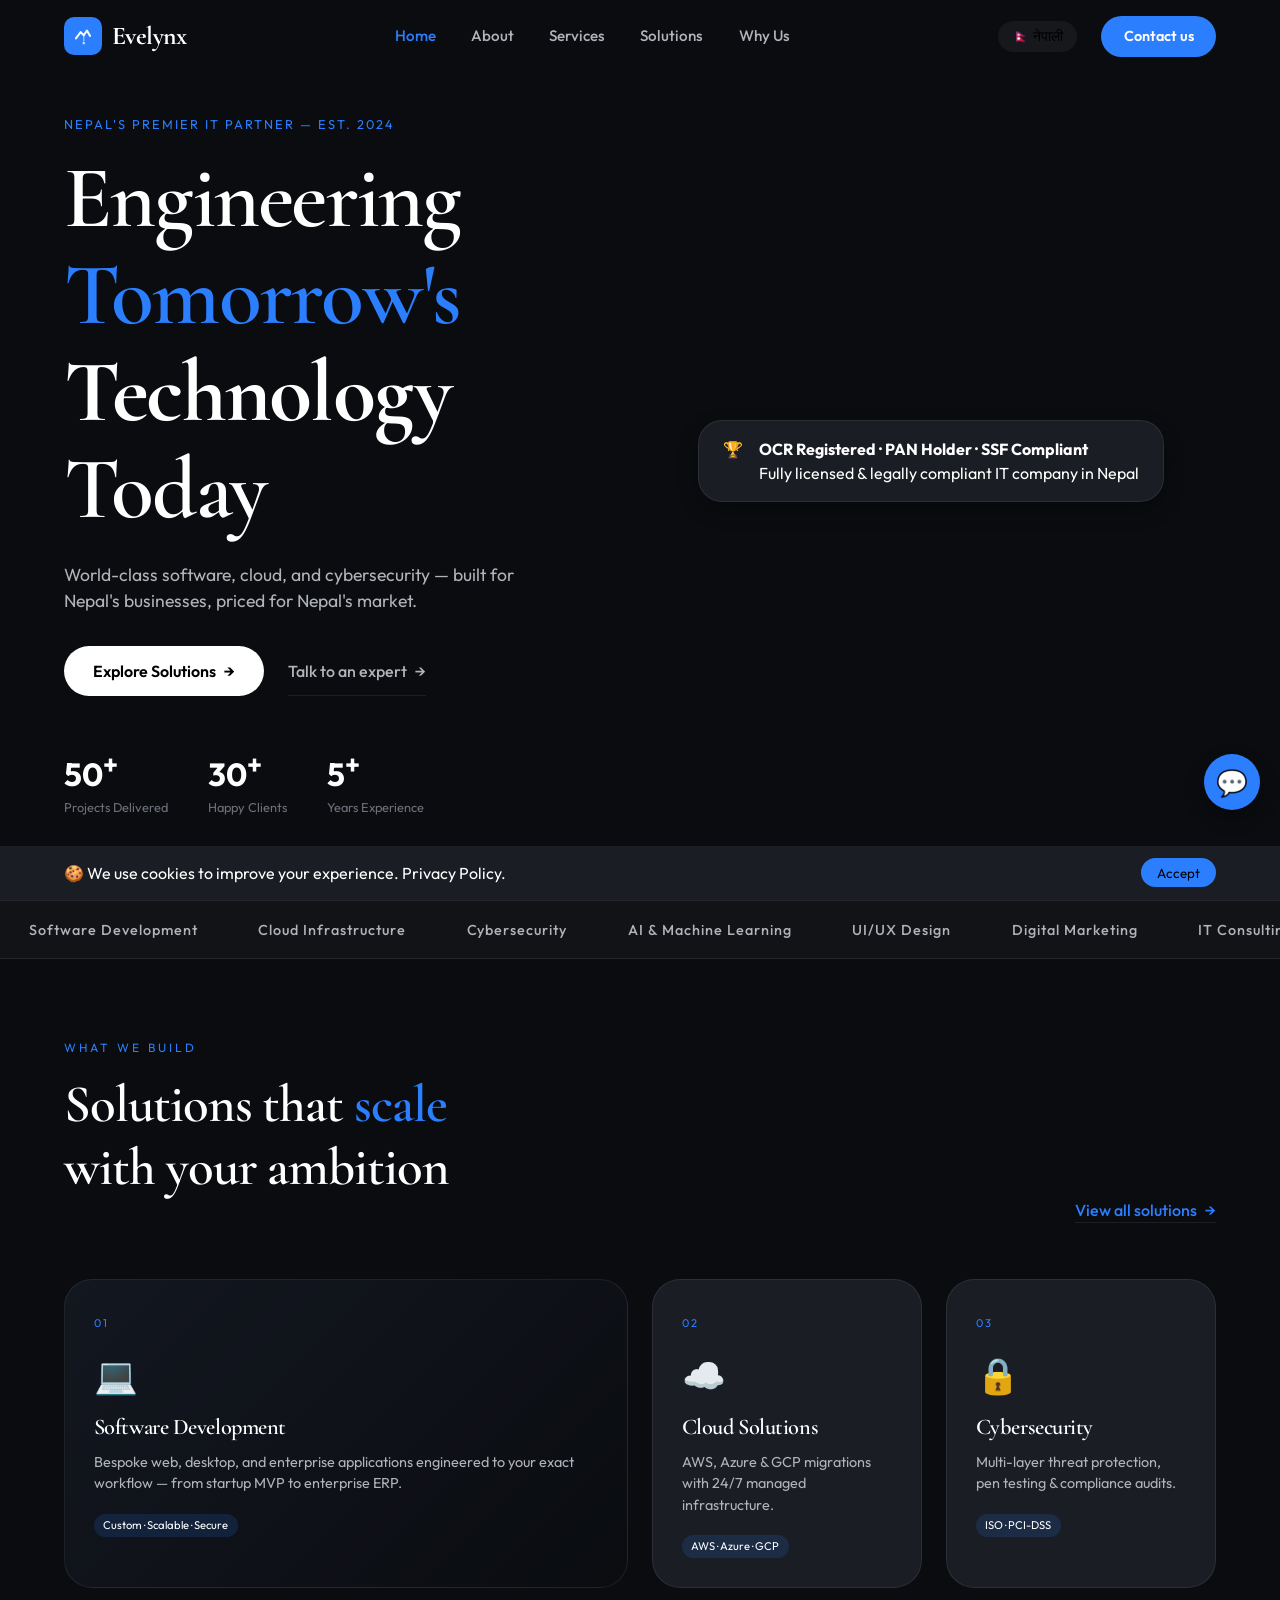
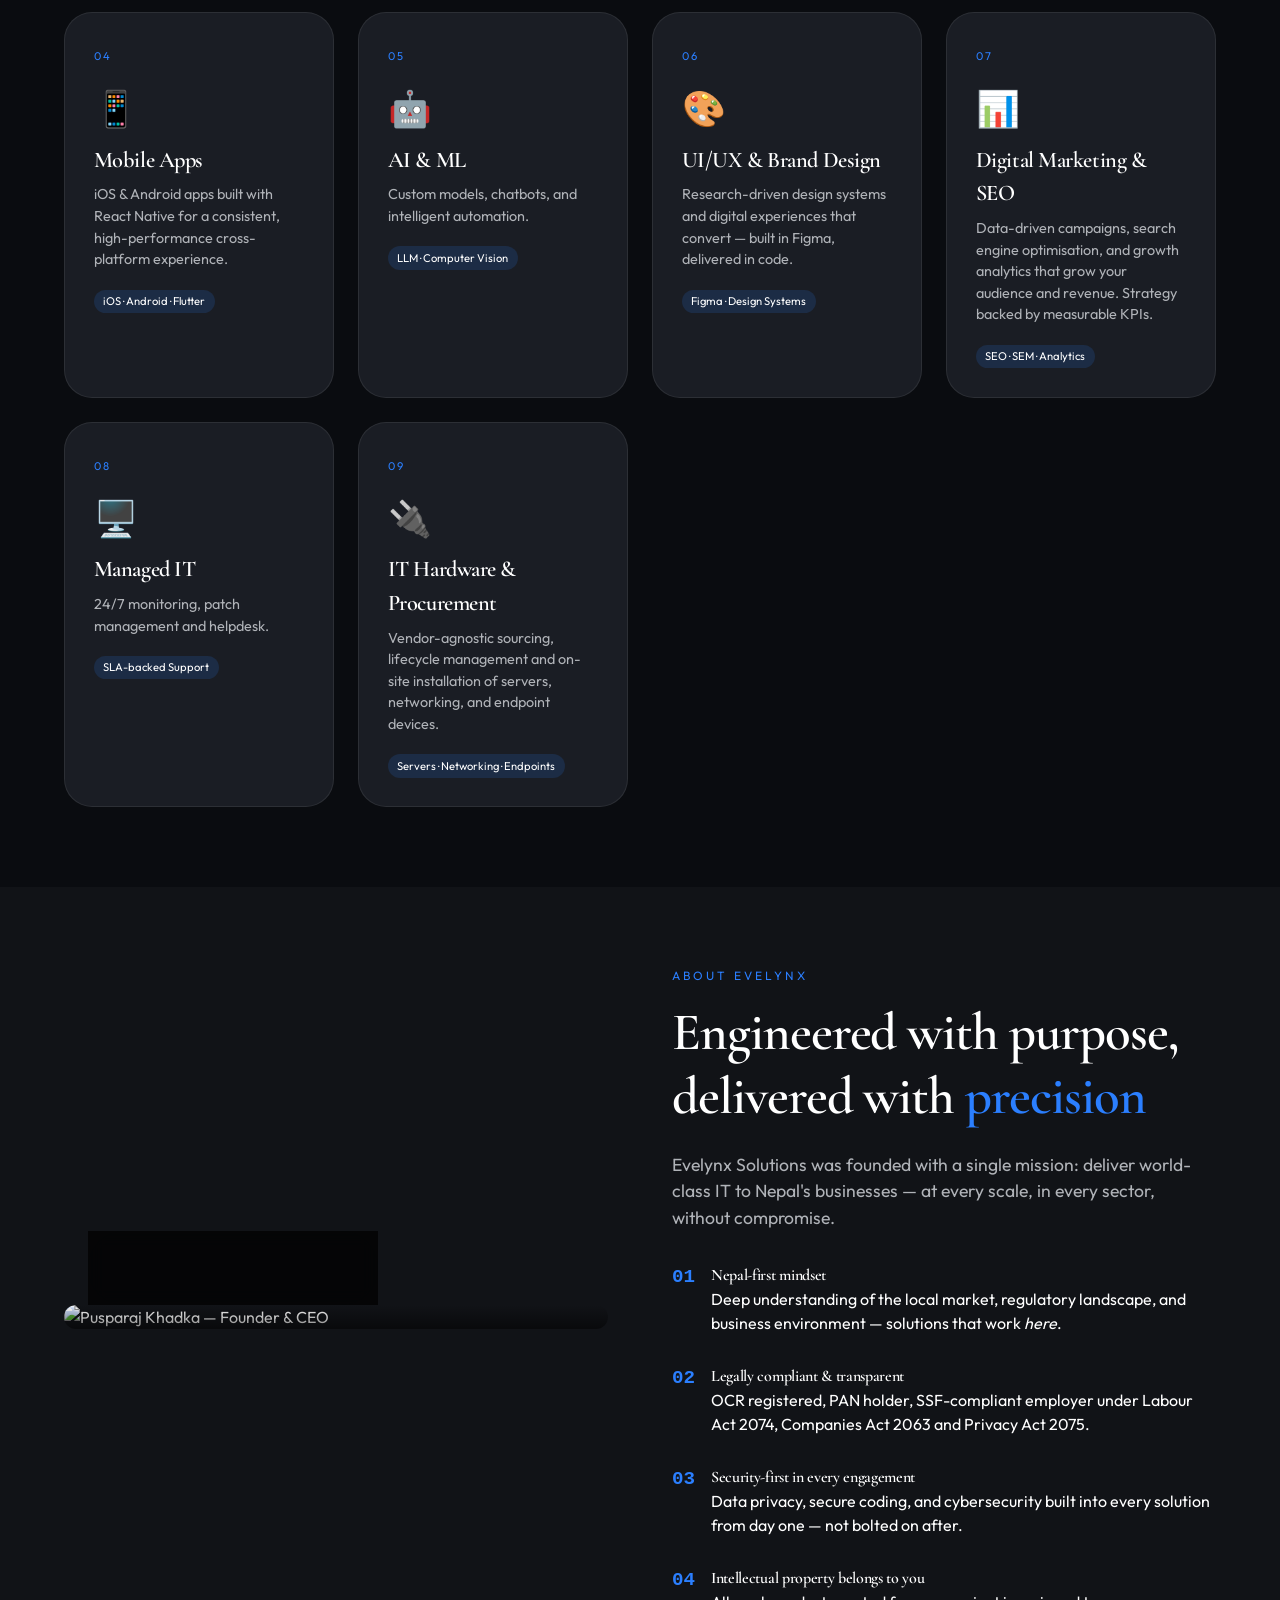
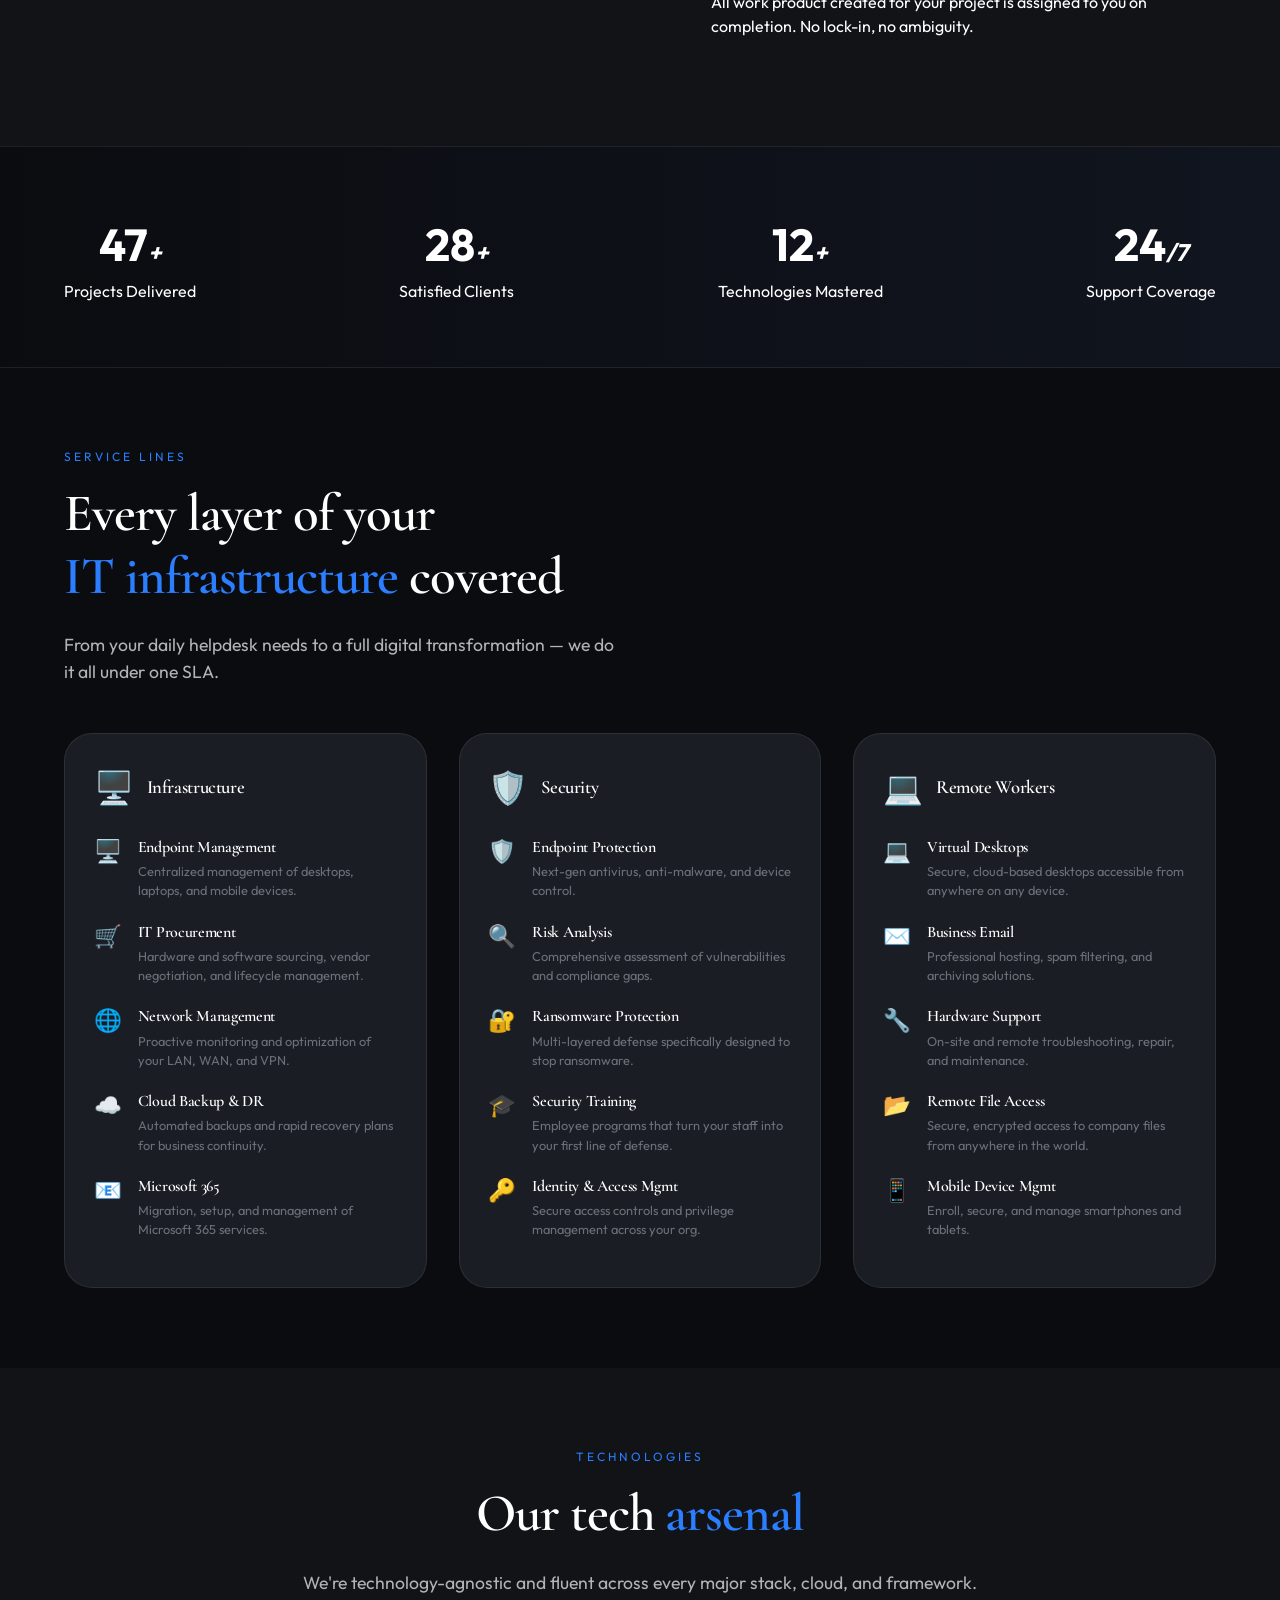
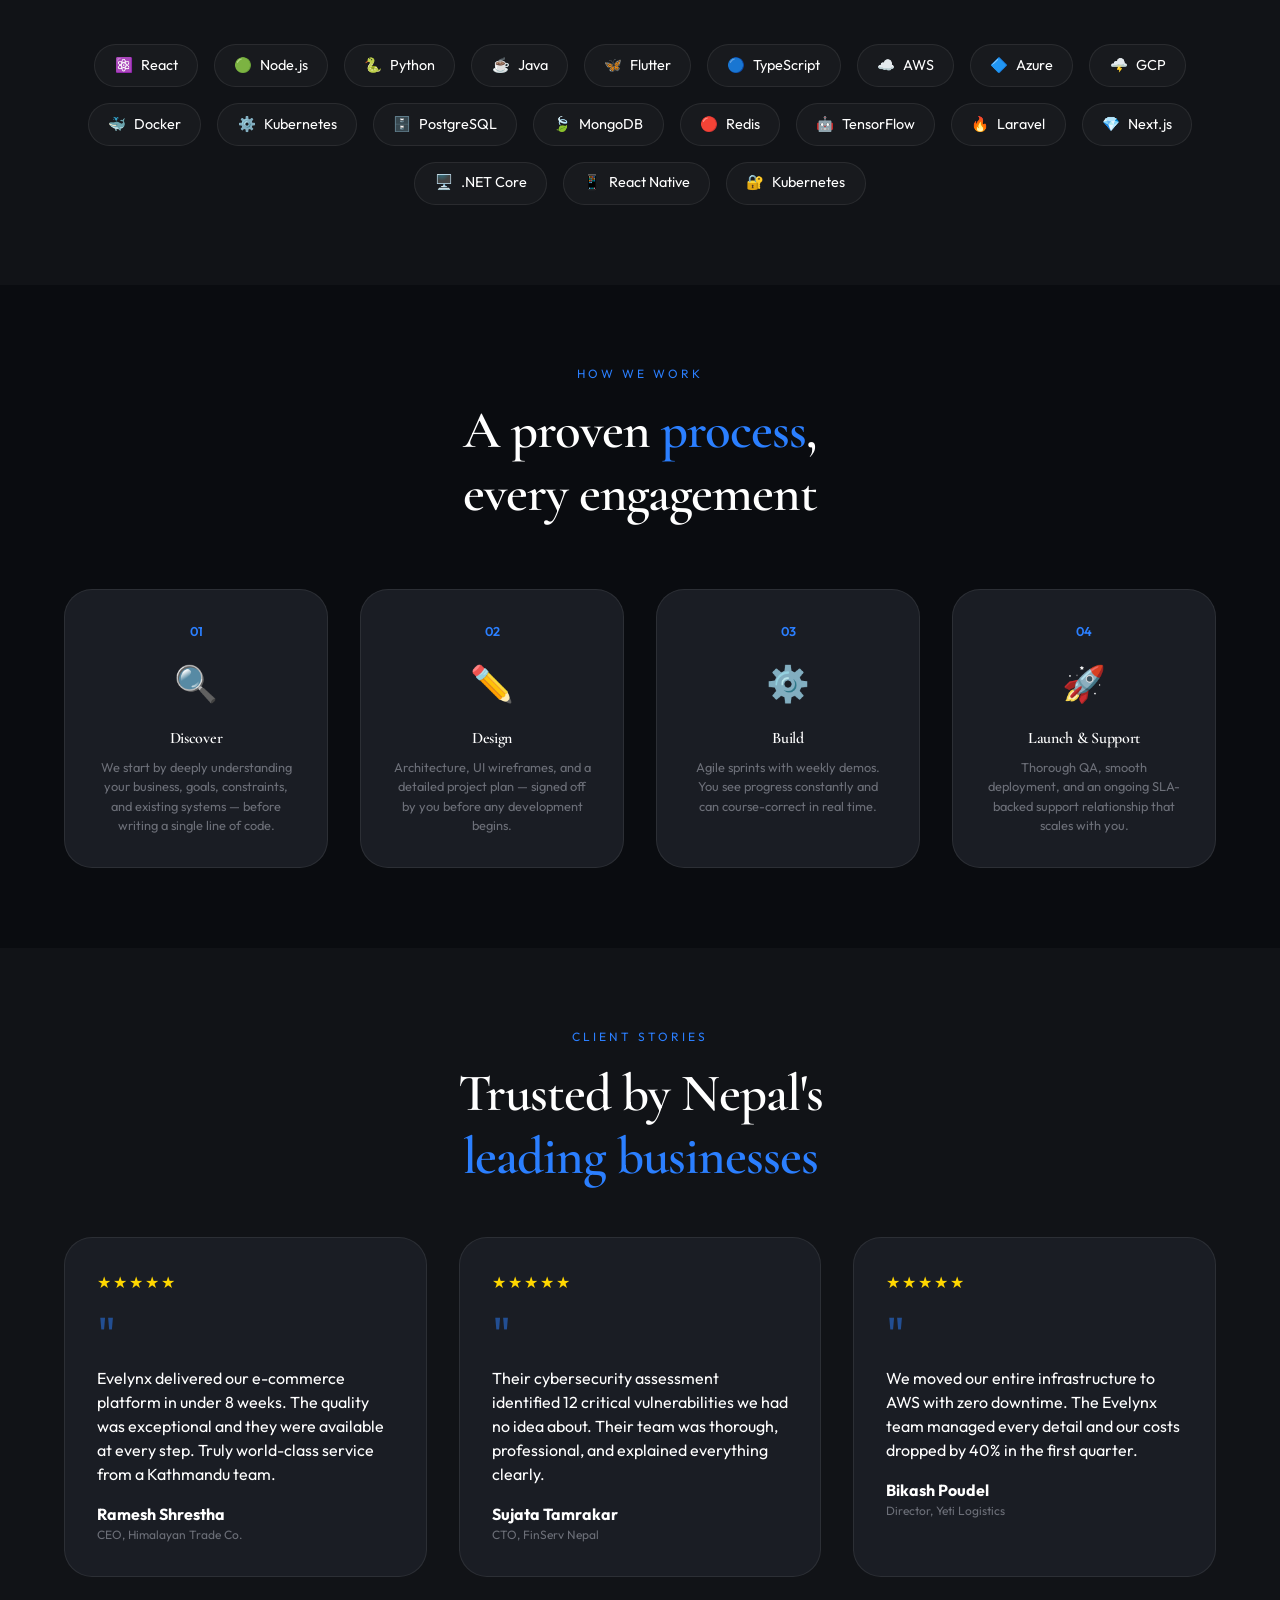
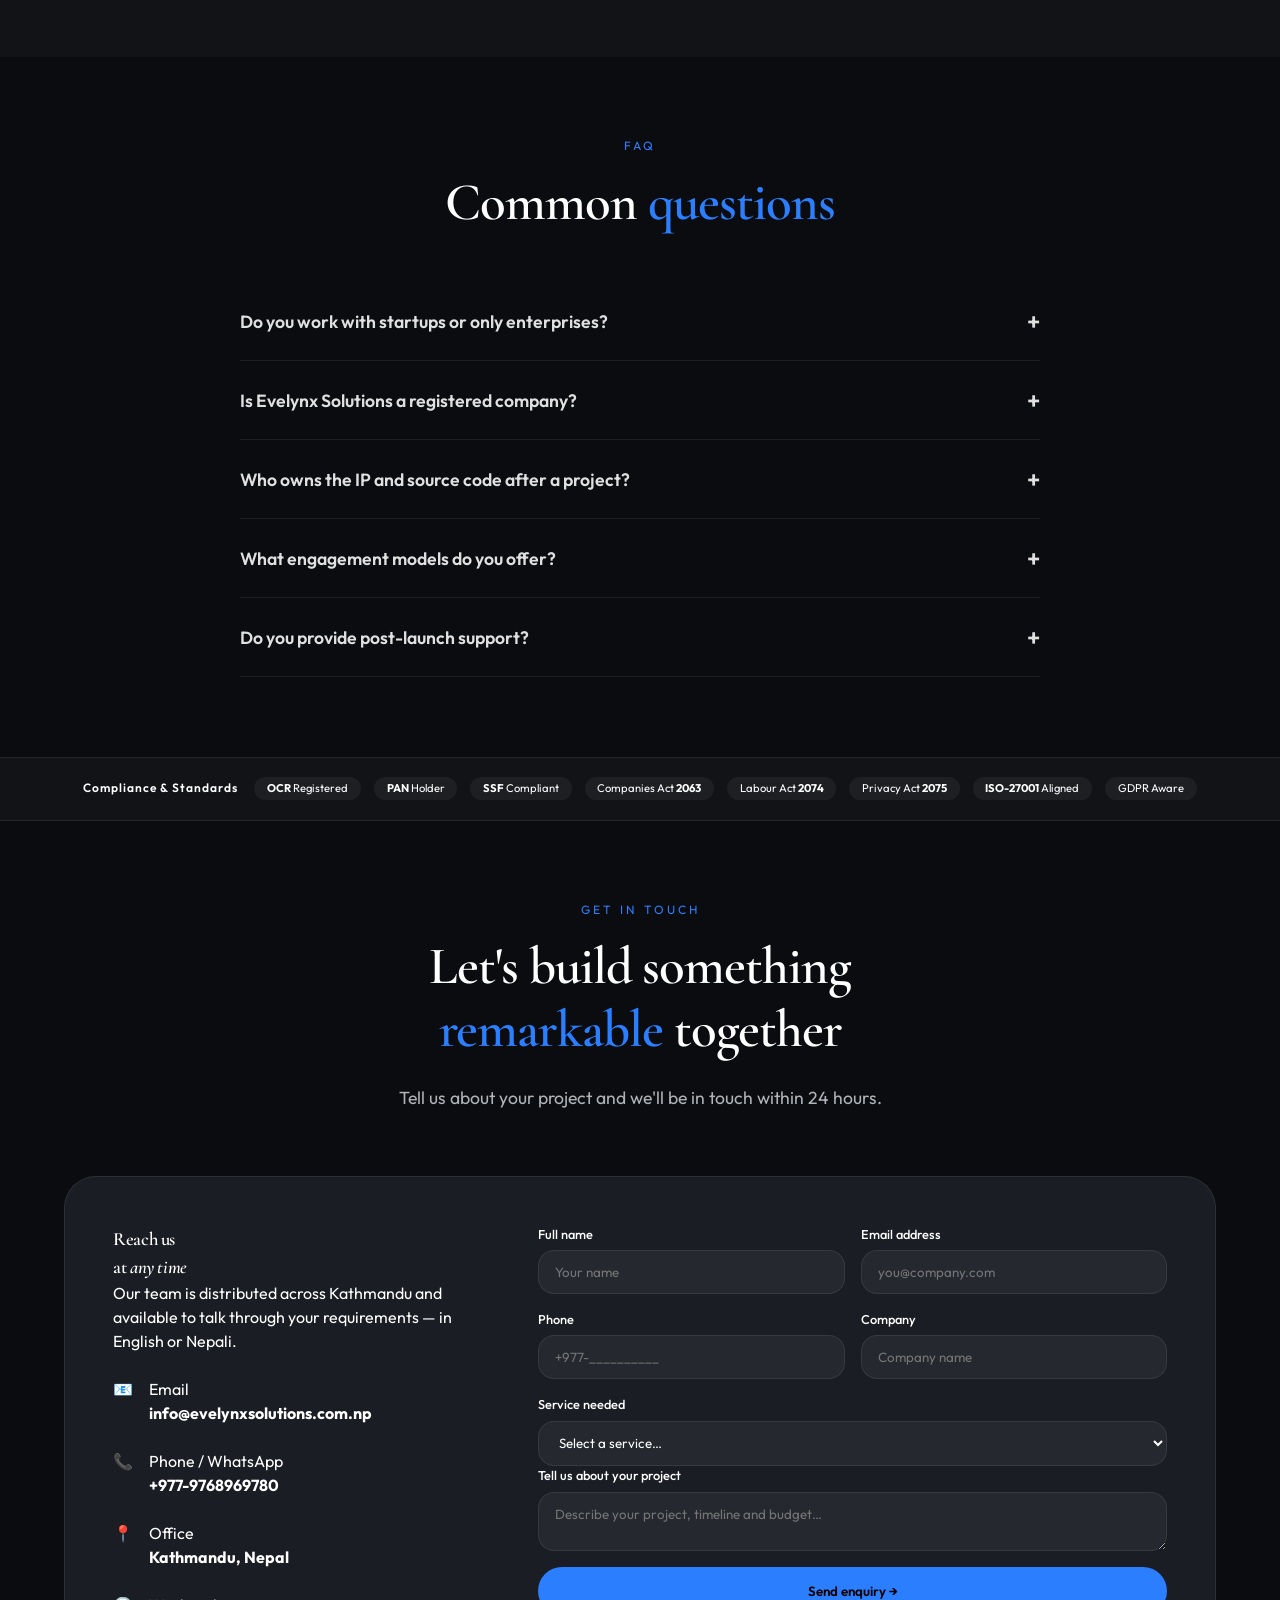
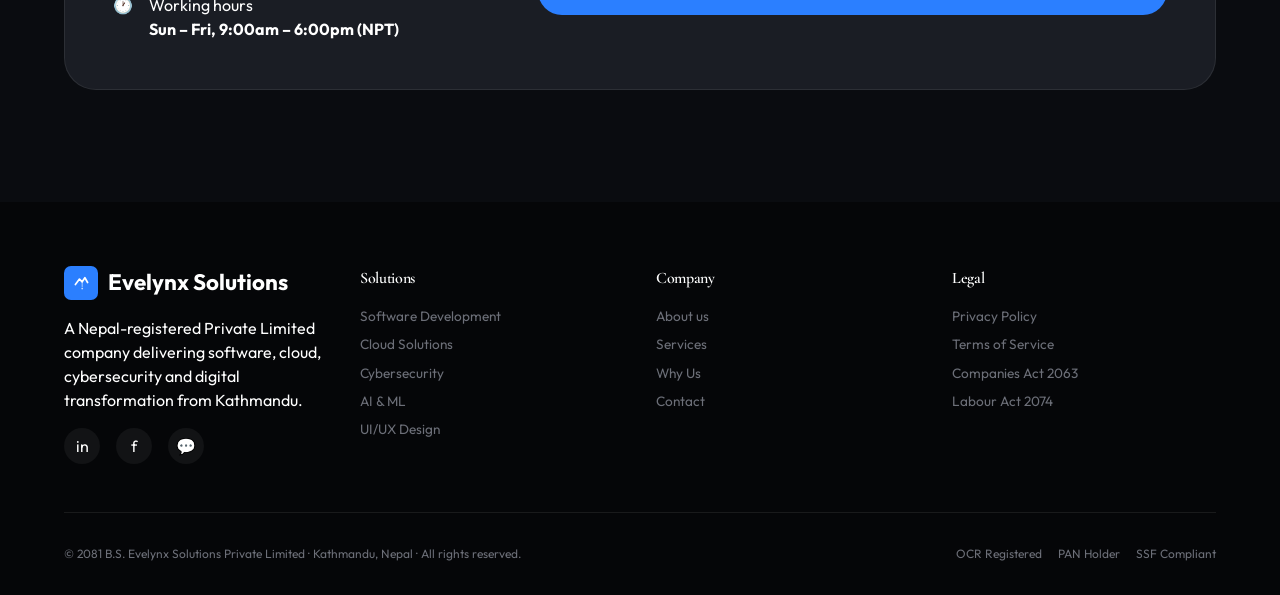
==== index.html @ 6481db6d "new" ====
<!DOCTYPE html>
<html lang="en">
<head>
<meta charset="UTF-8"/>
<meta name="viewport" content="width=device-width, initial-scale=1.0"/>
<title>Evelynx Solutions — IT & Technology Nepal</title>
<meta name="description" content="Nepal's premier IT company delivering software, cloud, cybersecurity, and digital transformation from Kathmandu."/>
<link rel="preconnect" href="https://fonts.googleapis.com"/>
<link rel="preconnect" href="https://fonts.gstatic.com" crossorigin/>
<link href="https://fonts.googleapis.com/css2?family=Cormorant+Garamond:ital,wght@0,300;0,400;0,500;0,600;0,700;1,300;1,400;1,500&family=Outfit:wght@200;300;400;500;600;700&display=swap" rel="stylesheet"/>
<link rel="stylesheet" href="styles.css"/>
</head>
<body>

<div id="prog"></div>

<!-- ═══ NAV ═══ -->
<header class="nav" id="nav">
  <a href="index.html" class="nav-logo">
    <div class="nav-logo-mark">
      <svg viewBox="0 0 56 56" fill="none"><polyline points="10,34 22,18 30,26 38,14 46,28" stroke="#fff" stroke-width="5" stroke-linecap="round" stroke-linejoin="round"/><line x1="30" y1="26" x2="30" y2="40" stroke="rgba(255,255,255,.6)" stroke-width="3" stroke-linecap="round"/><circle cx="30" cy="46" r="4" fill="rgba(255,255,255,.4)"/><circle cx="30" cy="46" r="2" fill="#fff"/></svg>
    </div>
    Evelynx
  </a>
  <nav class="nav-links">
    <a href="index.html">Home</a>
    <a href="about.html">About</a>
    <a href="services.html">Services</a>
    <a href="solutions.html">Solutions</a>
    <a href="why-us.html">Why Us</a>
  </nav>
  <div class="nav-right">
    <button class="nav-lang" id="langBtn">🇳🇵 नेपाली</button>
    <a href="contact.html" class="nav-cta">Contact us</a>
  </div>
  <button class="nav-ham" id="hamBtn"><span></span><span></span><span></span></button>
</header>
<div class="mob-menu" id="mobMenu">
  <a href="index.html">Home</a>
  <a href="about.html">About</a>
  <a href="services.html">Services</a>
  <a href="solutions.html">Solutions</a>
  <a href="why-us.html">Why Us</a>
  <a href="contact.html">Contact</a>
</div>

<!-- ═══ HERO ═══ -->
<section class="hero">
  <div class="hero-left">
    <div class="hero-eyebrow">Nepal's Premier IT Partner — Est. 2024</div>
    <h1 class="hero-h1">
      Engineering<br/>
      <em>Tomorrow's</em><br/>
      <strong>Technology</strong><br/>
      Today
    </h1>
    <p class="hero-p">World-class software, cloud, and cybersecurity — built for Nepal's businesses, priced for Nepal's market.</p>
    <div class="hero-actions">
      <a href="solutions.html" class="btn-dark">Explore Solutions <span class="arr">→</span></a>
      <a href="contact.html" class="btn-text">Talk to an expert <span class="arr">→</span></a>
    </div>
    <div class="hero-stats">
      <div>
        <div class="stat-n"><span class="count" data-t="50">0</span><sup>+</sup></div>
        <div class="stat-l">Projects Delivered</div>
      </div>
      <div>
        <div class="stat-n"><span class="count" data-t="30">0</span><sup>+</sup></div>
        <div class="stat-l">Happy Clients</div>
      </div>
      <div>
        <div class="stat-n"><span class="count" data-t="5">0</span><sup>+</sup></div>
        <div class="stat-l">Years Experience</div>
      </div>
    </div>
  </div>
  <div class="hero-right">
    <img src="https://images.unsplash.com/photo-1451187580459-43490279c0fa?w=1200&q=80&auto=format&fit=crop" alt="Technology"/>
    <div class="hero-overlay"></div>
    <div class="hero-badge">
      <div class="hero-badge-icon">🏆</div>
      <div class="hero-badge-text">
        <strong>OCR Registered · PAN Holder · SSF Compliant</strong>
        <p>Fully licensed & legally compliant IT company in Nepal</p>
      </div>
    </div>
  </div>
</section>

<!-- ═══ TICKER ═══ -->
<div class="ticker-wrap">
  <div class="ticker">
    <span class="ticker-item">Software Development</span>
    <span class="ticker-item">Cloud Infrastructure</span>
    <span class="ticker-item">Cybersecurity</span>
    <span class="ticker-item">AI & Machine Learning</span>
    <span class="ticker-item">UI/UX Design</span>
    <span class="ticker-item">Digital Marketing</span>
    <span class="ticker-item">IT Consulting</span>
    <span class="ticker-item">Managed IT Services</span>
    <span class="ticker-item">Mobile App Development</span>
    <span class="ticker-item">IT Hardware & Support</span>
    <!-- duplicate for seamless loop -->
    <span class="ticker-item">Software Development</span>
    <span class="ticker-item">Cloud Infrastructure</span>
    <span class="ticker-item">Cybersecurity</span>
    <span class="ticker-item">AI & Machine Learning</span>
    <span class="ticker-item">UI/UX Design</span>
    <span class="ticker-item">Digital Marketing</span>
    <span class="ticker-item">IT Consulting</span>
    <span class="ticker-item">Managed IT Services</span>
    <span class="ticker-item">Mobile App Development</span>
    <span class="ticker-item">IT Hardware & Support</span>
  </div>
</div>

<!-- ═══ SOLUTIONS BENTO ═══ -->
<section class="sec">
  <div class="solutions-header reveal" style="display:flex;justify-content:space-between;align-items:flex-end;margin-bottom:3.5rem;flex-wrap:wrap;gap:1.5rem;">
    <div>
      <div class="eyebrow">What We Build</div>
      <h2 class="sec-h">Solutions that <em>scale</em><br/>with your ambition</h2>
    </div>
    <a href="solutions.html" class="btn-text" style="color:var(--blue);font-weight:500;">View all solutions <span class="arr">→</span></a>
  </div>

  <div class="bento reveal">
    <div class="bento-cell b1 dark">
      <span class="bento-num">01</span>
      <div class="bento-ico">💻</div>
      <h3 class="bento-h">Software Development</h3>
      <p class="bento-p">Bespoke web, desktop, and enterprise applications engineered to your exact workflow — from startup MVP to enterprise ERP.</p>
      <span class="bento-tag">Custom · Scalable · Secure</span>
    </div>
    <div class="bento-cell b2">
      <span class="bento-num">02</span>
      <div class="bento-ico">☁️</div>
      <h3 class="bento-h">Cloud Solutions</h3>
      <p class="bento-p">AWS, Azure & GCP migrations with 24/7 managed infrastructure.</p>
      <span class="bento-tag">AWS · Azure · GCP</span>
    </div>
    <div class="bento-cell b3 blue">
      <span class="bento-num">03</span>
      <div class="bento-ico">🔒</div>
      <h3 class="bento-h">Cybersecurity</h3>
      <p class="bento-p">Multi-layer threat protection, pen testing & compliance audits.</p>
      <span class="bento-tag">ISO · PCI-DSS</span>
    </div>
    <div class="bento-cell b4">
      <span class="bento-num">04</span>
      <div class="bento-ico">📱</div>
      <h3 class="bento-h">Mobile Apps</h3>
      <p class="bento-p">iOS & Android apps built with React Native for a consistent, high-performance cross-platform experience.</p>
      <span class="bento-tag">iOS · Android · Flutter</span>
    </div>
    <div class="bento-cell b5">
      <span class="bento-num">05</span>
      <div class="bento-ico">🤖</div>
      <h3 class="bento-h">AI & ML</h3>
      <p class="bento-p">Custom models, chatbots, and intelligent automation.</p>
      <span class="bento-tag">LLM · Computer Vision</span>
    </div>
    <div class="bento-cell b6">
      <span class="bento-num">06</span>
      <div class="bento-ico">🎨</div>
      <h3 class="bento-h">UI/UX & Brand Design</h3>
      <p class="bento-p">Research-driven design systems and digital experiences that convert — built in Figma, delivered in code.</p>
      <span class="bento-tag">Figma · Design Systems</span>
    </div>
    <div class="bento-cell b7">
      <span class="bento-num">07</span>
      <div class="bento-ico">📊</div>
      <h3 class="bento-h">Digital Marketing & SEO</h3>
      <p class="bento-p">Data-driven campaigns, search engine optimisation, and growth analytics that grow your audience and revenue. Strategy backed by measurable KPIs.</p>
      <span class="bento-tag">SEO · SEM · Analytics</span>
    </div>
    <div class="bento-cell b8">
      <span class="bento-num">08</span>
      <div class="bento-ico">🖥️</div>
      <h3 class="bento-h">Managed IT</h3>
      <p class="bento-p">24/7 monitoring, patch management and helpdesk.</p>
      <span class="bento-tag">SLA-backed Support</span>
    </div>
    <div class="bento-cell b9">
      <span class="bento-num">09</span>
      <div class="bento-ico">🔌</div>
      <h3 class="bento-h">IT Hardware & Procurement</h3>
      <p class="bento-p">Vendor-agnostic sourcing, lifecycle management and on-site installation of servers, networking, and endpoint devices.</p>
      <span class="bento-tag">Servers · Networking · Endpoints</span>
    </div>
  </div>
</section>

<!-- ═══ ABOUT SPLIT ═══ -->
<section class="sec sec-alt">
  <div class="about-grid reveal">
    <div class="about-img">
      <img src="https://images.unsplash.com/photo-1682163339125-321e5a7eac1e?w=800&q=80&auto=format&fit=crop" alt="Pusparaj Khadka — Founder & CEO"/>
      <div class="about-img-overlay"></div>
      <div class="about-img-badge">
        <p>Founder & Chief Executive Officer</p>
        <strong>Pusparaj Khadka · BIT</strong>
      </div>
    </div>
    <div class="about-content">
      <div class="eyebrow">About Evelynx</div>
      <h2 class="sec-h">Engineered with purpose,<br/>delivered with <em>precision</em></h2>
      <p class="sec-sub">Evelynx Solutions was founded with a single mission: deliver world-class IT to Nepal's businesses — at every scale, in every sector, without compromise.</p>
      <div class="about-list">
        <div class="about-item">
          <div class="about-item-n">01</div>
          <div class="about-item-text">
            <h4>Nepal-first mindset</h4>
            <p>Deep understanding of the local market, regulatory landscape, and business environment — solutions that work <em>here</em>.</p>
          </div>
        </div>
        <div class="about-item">
          <div class="about-item-n">02</div>
          <div class="about-item-text">
            <h4>Legally compliant & transparent</h4>
            <p>OCR registered, PAN holder, SSF-compliant employer under Labour Act 2074, Companies Act 2063 and Privacy Act 2075.</p>
          </div>
        </div>
        <div class="about-item">
          <div class="about-item-n">03</div>
          <div class="about-item-text">
            <h4>Security-first in every engagement</h4>
            <p>Data privacy, secure coding, and cybersecurity built into every solution from day one — not bolted on after.</p>
          </div>
        </div>
        <div class="about-item">
          <div class="about-item-n">04</div>
          <div class="about-item-text">
            <h4>Intellectual property belongs to you</h4>
            <p>All work product created for your project is assigned to you on completion. No lock-in, no ambiguity.</p>
          </div>
        </div>
      </div>
    </div>
  </div>
</section>

<!-- ═══ STATS STRIP ═══ -->
<section class="sec-dark" style="padding:0;">
  <div class="stats-row">
    <div class="stat-cell reveal" data-delay="0">
      <div class="stat-big"><span class="count" data-t="50">0</span><em>+</em></div>
      <div class="stat-desc">Projects Delivered</div>
    </div>
    <div class="stat-cell reveal" data-delay="100">
      <div class="stat-big"><span class="count" data-t="30">0</span><em>+</em></div>
      <div class="stat-desc">Satisfied Clients</div>
    </div>
    <div class="stat-cell reveal" data-delay="200">
      <div class="stat-big"><span class="count" data-t="12">0</span><em>+</em></div>
      <div class="stat-desc">Technologies Mastered</div>
    </div>
    <div class="stat-cell reveal" data-delay="300">
      <div class="stat-big">24<em>/7</em></div>
      <div class="stat-desc">Support Coverage</div>
    </div>
  </div>
</section>

<!-- ═══ SERVICES ═══ -->
<section class="sec">
  <div class="reveal" style="max-width:560px;">
    <div class="eyebrow">Service Lines</div>
    <h2 class="sec-h">Every layer of your<br/><em>IT infrastructure</em> covered</h2>
    <p class="sec-sub">From your daily helpdesk needs to a full digital transformation — we do it all under one SLA.</p>
  </div>
  <div class="svc-cols reveal">
    <div class="svc-col">
      <div class="svc-col-head">
        <div class="svc-col-head-ico">🖥️</div>
        <h3>Infrastructure</h3>
      </div>
      <div class="svc-item"><div class="svc-ico">🖥️</div><div><h4>Endpoint Management</h4><p>Centralized management of desktops, laptops, and mobile devices.</p></div></div>
      <div class="svc-item"><div class="svc-ico">🛒</div><div><h4>IT Procurement</h4><p>Hardware and software sourcing, vendor negotiation, and lifecycle management.</p></div></div>
      <div class="svc-item"><div class="svc-ico">🌐</div><div><h4>Network Management</h4><p>Proactive monitoring and optimization of your LAN, WAN, and VPN.</p></div></div>
      <div class="svc-item"><div class="svc-ico">☁️</div><div><h4>Cloud Backup & DR</h4><p>Automated backups and rapid recovery plans for business continuity.</p></div></div>
      <div class="svc-item"><div class="svc-ico">📧</div><div><h4>Microsoft 365</h4><p>Migration, setup, and management of Microsoft 365 services.</p></div></div>
    </div>
    <div class="svc-col">
      <div class="svc-col-head">
        <div class="svc-col-head-ico">🛡️</div>
        <h3>Security</h3>
      </div>
      <div class="svc-item"><div class="svc-ico">🛡️</div><div><h4>Endpoint Protection</h4><p>Next-gen antivirus, anti-malware, and device control.</p></div></div>
      <div class="svc-item"><div class="svc-ico">🔍</div><div><h4>Risk Analysis</h4><p>Comprehensive assessment of vulnerabilities and compliance gaps.</p></div></div>
      <div class="svc-item"><div class="svc-ico">🔐</div><div><h4>Ransomware Protection</h4><p>Multi-layered defense specifically designed to stop ransomware.</p></div></div>
      <div class="svc-item"><div class="svc-ico">🎓</div><div><h4>Security Training</h4><p>Employee programs that turn your staff into your first line of defense.</p></div></div>
      <div class="svc-item"><div class="svc-ico">🔑</div><div><h4>Identity & Access Mgmt</h4><p>Secure access controls and privilege management across your org.</p></div></div>
    </div>
    <div class="svc-col">
      <div class="svc-col-head">
        <div class="svc-col-head-ico">💻</div>
        <h3>Remote Workers</h3>
      </div>
      <div class="svc-item"><div class="svc-ico">💻</div><div><h4>Virtual Desktops</h4><p>Secure, cloud-based desktops accessible from anywhere on any device.</p></div></div>
      <div class="svc-item"><div class="svc-ico">✉️</div><div><h4>Business Email</h4><p>Professional hosting, spam filtering, and archiving solutions.</p></div></div>
      <div class="svc-item"><div class="svc-ico">🔧</div><div><h4>Hardware Support</h4><p>On-site and remote troubleshooting, repair, and maintenance.</p></div></div>
      <div class="svc-item"><div class="svc-ico">📂</div><div><h4>Remote File Access</h4><p>Secure, encrypted access to company files from anywhere in the world.</p></div></div>
      <div class="svc-item"><div class="svc-ico">📱</div><div><h4>Mobile Device Mgmt</h4><p>Enroll, secure, and manage smartphones and tablets.</p></div></div>
    </div>
  </div>
</section>

<!-- ═══ TECH GRID ═══ -->
<section class="sec sec-alt">
  <div style="text-align:center;" class="reveal">
    <div class="eyebrow eyebrow-center">Technologies</div>
    <h2 class="sec-h" style="text-align:center;">Our tech <em>arsenal</em></h2>
    <p class="sec-sub" style="margin:0 auto;">We're technology-agnostic and fluent across every major stack, cloud, and framework.</p>
  </div>
  <div class="tech-grid reveal">
    <div class="tech-item"><span>⚛️</span>React</div>
    <div class="tech-item"><span>🟢</span>Node.js</div>
    <div class="tech-item"><span>🐍</span>Python</div>
    <div class="tech-item"><span>☕</span>Java</div>
    <div class="tech-item"><span>🦋</span>Flutter</div>
    <div class="tech-item"><span>🔵</span>TypeScript</div>
    <div class="tech-item"><span>☁️</span>AWS</div>
    <div class="tech-item"><span>🔷</span>Azure</div>
    <div class="tech-item"><span>🌩️</span>GCP</div>
    <div class="tech-item"><span>🐳</span>Docker</div>
    <div class="tech-item"><span>⚙️</span>Kubernetes</div>
    <div class="tech-item"><span>🗄️</span>PostgreSQL</div>
    <div class="tech-item"><span>🍃</span>MongoDB</div>
    <div class="tech-item"><span>🔴</span>Redis</div>
    <div class="tech-item"><span>🤖</span>TensorFlow</div>
    <div class="tech-item"><span>🔥</span>Laravel</div>
    <div class="tech-item"><span>💎</span>Next.js</div>
    <div class="tech-item"><span>🖥️</span>.NET Core</div>
    <div class="tech-item"><span>📱</span>React Native</div>
    <div class="tech-item"><span>🔐</span>Kubernetes</div>
  </div>
</section>

<!-- ═══ PROCESS ═══ -->
<section class="sec">
  <div class="reveal" style="text-align:center;max-width:620px;margin:0 auto 0;">
    <div class="eyebrow eyebrow-center">How We Work</div>
    <h2 class="sec-h" style="text-align:center;">A proven <em>process</em>,<br/>every engagement</h2>
  </div>
  <div class="process-steps reveal">
    <div class="step">
      <div class="step-n">01</div>
      <div class="step-ico">🔍</div>
      <h4>Discover</h4>
      <p>We start by deeply understanding your business, goals, constraints, and existing systems — before writing a single line of code.</p>
    </div>
    <div class="step">
      <div class="step-n">02</div>
      <div class="step-ico">✏️</div>
      <h4>Design</h4>
      <p>Architecture, UI wireframes, and a detailed project plan — signed off by you before any development begins.</p>
    </div>
    <div class="step">
      <div class="step-n">03</div>
      <div class="step-ico">⚙️</div>
      <h4>Build</h4>
      <p>Agile sprints with weekly demos. You see progress constantly and can course-correct in real time.</p>
    </div>
    <div class="step">
      <div class="step-n">04</div>
      <div class="step-ico">🚀</div>
      <h4>Launch & Support</h4>
      <p>Thorough QA, smooth deployment, and an ongoing SLA-backed support relationship that scales with you.</p>
    </div>
  </div>
</section>

<!-- ═══ TESTIMONIALS ═══ -->
<section class="sec sec-alt">
  <div class="reveal" style="text-align:center;">
    <div class="eyebrow eyebrow-center">Client Stories</div>
    <h2 class="sec-h" style="text-align:center;">Trusted by Nepal's<br/><em>leading businesses</em></h2>
  </div>
  <div class="testi-grid">
    <div class="testi-card reveal" data-delay="0">
      <div class="testi-stars">★★★★★</div>
      <div class="testi-quote">"</div>
      <p class="testi-text">Evelynx delivered our e-commerce platform in under 8 weeks. The quality was exceptional and they were available at every step. Truly world-class service from a Kathmandu team.</p>
      <div>
        <div class="testi-author">Ramesh Shrestha</div>
        <div class="testi-role">CEO, Himalayan Trade Co.</div>
      </div>
    </div>
    <div class="testi-card reveal" data-delay="120">
      <div class="testi-stars">★★★★★</div>
      <div class="testi-quote">"</div>
      <p class="testi-text">Their cybersecurity assessment identified 12 critical vulnerabilities we had no idea about. Their team was thorough, professional, and explained everything clearly.</p>
      <div>
        <div class="testi-author">Sujata Tamrakar</div>
        <div class="testi-role">CTO, FinServ Nepal</div>
      </div>
    </div>
    <div class="testi-card reveal" data-delay="240">
      <div class="testi-stars">★★★★★</div>
      <div class="testi-quote">"</div>
      <p class="testi-text">We moved our entire infrastructure to AWS with zero downtime. The Evelynx team managed every detail and our costs dropped by 40% in the first quarter.</p>
      <div>
        <div class="testi-author">Bikash Poudel</div>
        <div class="testi-role">Director, Yeti Logistics</div>
      </div>
    </div>
  </div>
</section>

<!-- ═══ FAQ ═══ -->
<section class="sec">
  <div style="text-align:center;" class="reveal">
    <div class="eyebrow eyebrow-center">FAQ</div>
    <h2 class="sec-h" style="text-align:center;">Common <em>questions</em></h2>
  </div>
  <div class="faq-list">
    <div class="faq-item reveal">
      <button class="faq-btn">Do you work with startups or only enterprises?<span class="faq-plus">+</span></button>
      <div class="faq-body">We work with businesses of all sizes — from early-stage startups needing an MVP to large enterprises running mission-critical systems. Our pricing scales accordingly.</div>
    </div>
    <div class="faq-item reveal">
      <button class="faq-btn">Is Evelynx Solutions a registered company?<span class="faq-plus">+</span></button>
      <div class="faq-body">Yes. We are registered with the Office of the Company Registrar (OCR) under the Companies Act 2063, hold a PAN, and are SSF-compliant under Nepal's Labour Act 2074.</div>
    </div>
    <div class="faq-item reveal">
      <button class="faq-btn">Who owns the IP and source code after a project?<span class="faq-plus">+</span></button>
      <div class="faq-body">You do, fully. All intellectual property, source code, databases, and work product created for your project are contractually assigned to you on project completion with no ongoing licensing fees.</div>
    </div>
    <div class="faq-item reveal">
      <button class="faq-btn">What engagement models do you offer?<span class="faq-plus">+</span></button>
      <div class="faq-body">Fixed-price projects, time-and-materials engagements, dedicated team pods, and monthly managed IT retainers. We'll recommend the best model for your situation in the initial consultation.</div>
    </div>
    <div class="faq-item reveal">
      <button class="faq-btn">Do you provide post-launch support?<span class="faq-plus">+</span></button>
      <div class="faq-body">Absolutely. All projects include a free 30-day warranty, after which we offer flexible SLA-backed support plans ranging from business-hours coverage to 24/7 on-call engineering.</div>
    </div>
  </div>
</section>

<!-- ═══ NSIC STRIP ═══ -->
<div class="nsic-strip">
  <div class="nsic-inner">
    <span class="nsic-label">Compliance & Standards</span>
    <div class="nsic-items">
      <span class="nsic-chip"><strong>OCR</strong> Registered</span>
      <span class="nsic-chip"><strong>PAN</strong> Holder</span>
      <span class="nsic-chip"><strong>SSF</strong> Compliant</span>
      <span class="nsic-chip">Companies Act <strong>2063</strong></span>
      <span class="nsic-chip">Labour Act <strong>2074</strong></span>
      <span class="nsic-chip">Privacy Act <strong>2075</strong></span>
      <span class="nsic-chip"><strong>ISO-27001</strong> Aligned</span>
      <span class="nsic-chip">GDPR Aware</span>
    </div>
  </div>
</div>

<!-- ═══ CONTACT ═══ -->
<section class="sec">
  <div style="text-align:center;max-width:580px;margin:0 auto 4rem;" class="reveal">
    <div class="eyebrow eyebrow-center">Get in Touch</div>
    <h2 class="sec-h" style="text-align:center;">Let's build something<br/><em>remarkable</em> together</h2>
    <p class="sec-sub" style="margin:0 auto;">Tell us about your project and we'll be in touch within 24 hours.</p>
  </div>
  <div class="contact-wrap reveal">
    <div class="contact-left">
      <h3>Reach us<br/>at <em>any time</em></h3>
      <p>Our team is distributed across Kathmandu and available to talk through your requirements — in English or Nepali.</p>
      <div class="contact-details">
        <div class="contact-row"><div class="contact-ico">📧</div><div><p>Email</p><strong>info@evelynxsolutions.com.np</strong></div></div>
        <div class="contact-row"><div class="contact-ico">📞</div><div><p>Phone / WhatsApp</p><strong>+977-9768969780</strong></div></div>
        <div class="contact-row"><div class="contact-ico">📍</div><div><p>Office</p><strong>Kathmandu, Nepal</strong></div></div>
        <div class="contact-row"><div class="contact-ico">🕐</div><div><p>Working hours</p><strong>Sun – Fri, 9:00am – 6:00pm (NPT)</strong></div></div>
      </div>
    </div>
    <div class="contact-right">
      <form id="contactForm" action="https://formspree.io/f/xbdbqerg" method="POST">
        <div class="form-row">
          <div class="form-group"><label>Full name</label><input type="text" name="name" placeholder="Your name" required/></div>
          <div class="form-group"><label>Email address</label><input type="email" name="_replyto" placeholder="you@company.com" required/></div>
        </div>
        <div class="form-row">
          <div class="form-group"><label>Phone</label><input type="tel" name="phone" placeholder="+977-__________"/></div>
          <div class="form-group"><label>Company</label><input type="text" name="company" placeholder="Company name"/></div>
        </div>
        <div class="form-group">
          <label>Service needed</label>
          <select name="service">
            <option value="">Select a service…</option>
            <option>Software Development</option>
            <option>Web / Portal Development</option>
            <option>Mobile App Development</option>
            <option>Cloud & Infrastructure</option>
            <option>AI / Machine Learning</option>
            <option>Cybersecurity</option>
            <option>UI/UX & Design</option>
            <option>Digital Marketing</option>
            <option>IT Consulting</option>
            <option>IT Hardware</option>
            <option>Managed IT Services</option>
            <option>Other</option>
          </select>
        </div>
        <div class="form-group"><label>Tell us about your project</label><textarea name="message" placeholder="Describe your project, timeline and budget…"></textarea></div>
        <button type="submit" class="form-submit">Send enquiry →</button>
        <p class="form-msg" id="formMsg">Thank you — we'll be in touch within 24 hours.</p>
      </form>
    </div>
  </div>
</section>

<!-- ═══ FOOTER ═══ -->
<footer class="footer">
  <div class="footer-top">
    <div class="footer-brand">
      <div class="f-logo">
        <div class="nav-logo-mark" style="width:34px;height:34px;border-radius:7px;">
          <svg viewBox="0 0 56 56" fill="none" style="width:19px;height:19px;"><polyline points="10,34 22,18 30,26 38,14 46,28" stroke="#fff" stroke-width="5" stroke-linecap="round" stroke-linejoin="round"/><line x1="30" y1="26" x2="30" y2="40" stroke="rgba(255,255,255,.6)" stroke-width="3" stroke-linecap="round"/><circle cx="30" cy="46" r="3" fill="rgba(255,255,255,.4)"/><circle cx="30" cy="46" r="1.5" fill="#fff"/></svg>
        </div>
        Evelynx Solutions
      </div>
      <p>A Nepal-registered Private Limited company delivering software, cloud, cybersecurity and digital transformation from Kathmandu.</p>
      <div class="footer-social">
        <a href="#" class="footer-social-link" aria-label="LinkedIn">in</a>
        <a href="#" class="footer-social-link" aria-label="Facebook">f</a>
        <a href="https://wa.me/9779768969780" class="footer-social-link" aria-label="WhatsApp">💬</a>
      </div>
    </div>
    <div class="footer-col">
      <h5>Solutions</h5>
      <a href="solutions.html">Software Development</a>
      <a href="solutions.html">Cloud Solutions</a>
      <a href="solutions.html">Cybersecurity</a>
      <a href="solutions.html">AI & ML</a>
      <a href="solutions.html">UI/UX Design</a>
    </div>
    <div class="footer-col">
      <h5>Company</h5>
      <a href="about.html">About us</a>
      <a href="services.html">Services</a>
      <a href="why-us.html">Why Us</a>
      <a href="contact.html">Contact</a>
    </div>
    <div class="footer-col">
      <h5>Legal</h5>
      <a href="#">Privacy Policy</a>
      <a href="#">Terms of Service</a>
      <a href="#">Companies Act 2063</a>
      <a href="#">Labour Act 2074</a>
    </div>
  </div>
  <div class="footer-bottom">
    <p>© 2081 B.S. Evelynx Solutions Private Limited · Kathmandu, Nepal · All rights reserved.</p>
    <div class="footer-tags">
      <span class="f-tag">OCR Registered</span>
      <span class="f-tag">PAN Holder</span>
      <span class="f-tag">SSF Compliant</span>
    </div>
  </div>
</footer>

<!-- ═══ FLOATERS ═══ -->
<a href="tel:+9779768969780" class="mob-call">📞 Tap to call — +977-9768969780</a>
<button class="back-top" id="backTop" onclick="window.scrollTo({top:0,behavior:'smooth'})">↑</button>
<div class="chat-float" id="chatFloat">
  <div class="chat-pop" id="chatPop">
    <button class="chat-pop-close" id="chatClose">✕</button>
    <h5>How can we help?</h5>
    <a href="https://wa.me/9779768969780" target="_blank">💬 WhatsApp Chat</a>
    <a href="mailto:info@evelynxsolutions.com.np">✉️ Email Us</a>
    <a href="tel:+9779768969780">📞 Call Now</a>
  </div>
  <button class="chat-float-btn" id="chatBtn">💬</button>
</div>
<div class="cookie-bar" id="cookieBar">
  <span>🍪 We use cookies to improve your experience. <a href="#">Privacy Policy</a>.</span>
  <button class="cookie-accept" id="cookieAccept">Accept</button>
</div>

<script src="main.js"></script></body>
</html>
---- styles.css ----
/* ═══════════════════════════════════════════════
   EVELYNX SOLUTIONS — GLOBAL STYLES
   Version 1.0
═══════════════════════════════════════════════ */

/* ── RESET & BASE ── */
* {
  margin: 0;
  padding: 0;
  box-sizing: border-box;
}

:root {
  --bg-dark: #0a0c10;
  --bg-alt: #111317;
  --card-bg: #1a1d24;
  --text-primary: #ffffff;
  --text-secondary: #b0b3b8;
  --text-muted: #6c6f78;
  --blue: #2b7fff;
  --blue-dark: #1e5fc9;
  --blue-glow: rgba(43, 127, 255, 0.2);
  --border-light: rgba(255, 255, 255, 0.08);
  --shadow-sm: 0 8px 20px rgba(0, 0, 0, 0.3);
  --transition: all 0.3s ease;
}

body {
  background-color: var(--bg-dark);
  color: var(--text-primary);
  font-family: 'Outfit', sans-serif;
  line-height: 1.5;
  overflow-x: hidden;
}

h1, h2, h3, h4, h5, h6 {
  font-family: 'Cormorant Garamond', serif;
  font-weight: 600;
  letter-spacing: -0.02em;
}

img {
  max-width: 100%;
  height: auto;
  display: block;
}

a {
  text-decoration: none;
  color: inherit;
}

button {
  background: none;
  border: none;
  cursor: pointer;
  font-family: inherit;
}

/* ── PROGRESS BAR ── */
#prog {
  position: fixed;
  top: 0;
  left: 0;
  height: 3px;
  background: var(--blue);
  width: 0%;
  z-index: 1000;
  transition: width 0.1s linear;
  box-shadow: 0 0 6px var(--blue);
}

/* ── NAVIGATION ── */
.nav {
  position: fixed;
  top: 0;
  left: 0;
  width: 100%;
  display: flex;
  justify-content: space-between;
  align-items: center;
  padding: 1rem 5%;
  z-index: 100;
  transition: var(--transition);
  backdrop-filter: blur(0);
  background: transparent;
}

.nav.bg {
  background: rgba(10, 12, 16, 0.92);
  backdrop-filter: blur(12px);
  border-bottom: 1px solid var(--border-light);
  padding: 0.7rem 5%;
}

.nav-logo {
  display: flex;
  align-items: center;
  gap: 0.6rem;
  font-family: 'Cormorant Garamond', serif;
  font-size: 1.6rem;
  font-weight: 700;
  letter-spacing: -0.02em;
}

.nav-logo-mark {
  width: 38px;
  height: 38px;
  background: var(--blue);
  border-radius: 10px;
  display: flex;
  align-items: center;
  justify-content: center;
  transition: transform 0.2s;
}

.nav-logo-mark svg {
  width: 22px;
  height: 22px;
}

.nav-links {
  display: flex;
  gap: 2.2rem;
}

.nav-links a {
  font-weight: 500;
  font-size: 0.95rem;
  transition: var(--transition);
  color: var(--text-secondary);
}

.nav-links a:hover,
.nav-links a.active {
  color: var(--blue);
}

.nav-right {
  display: flex;
  align-items: center;
  gap: 1.5rem;
}

.nav-lang {
  background: rgba(255, 255, 255, 0.05);
  padding: 0.4rem 0.9rem;
  border-radius: 40px;
  font-size: 0.85rem;
  font-weight: 500;
  transition: var(--transition);
}

.nav-lang:hover {
  background: rgba(255, 255, 255, 0.12);
}

.nav-cta {
  background: var(--blue);
  padding: 0.6rem 1.4rem;
  border-radius: 40px;
  font-weight: 600;
  font-size: 0.9rem;
  transition: var(--transition);
}

.nav-cta:hover {
  background: var(--blue-dark);
  transform: translateY(-2px);
}

.nav-ham {
  display: none;
  flex-direction: column;
  gap: 6px;
  background: transparent;
  width: 32px;
  height: 32px;
  justify-content: center;
  align-items: center;
}

.nav-ham span {
  display: block;
  width: 24px;
  height: 2px;
  background: white;
  transition: 0.2s;
}

.nav-ham.open span:nth-child(1) { transform: translateY(8px) rotate(45deg); }
.nav-ham.open span:nth-child(2) { opacity: 0; }
.nav-ham.open span:nth-child(3) { transform: translateY(-8px) rotate(-45deg); }

.mob-menu {
  position: fixed;
  top: 0;
  left: 0;
  width: 100%;
  height: 100%;
  background: var(--bg-dark);
  z-index: 99;
  display: flex;
  flex-direction: column;
  justify-content: center;
  align-items: center;
  gap: 2rem;
  transform: translateX(100%);
  transition: transform 0.3s cubic-bezier(0.2, 0.9, 0.4, 1.1);
  backdrop-filter: blur(20px);
  background: rgba(10, 12, 16, 0.98);
}

.mob-menu.vis {
  transform: translateX(0);
}

.mob-menu a {
  font-size: 1.8rem;
  font-family: 'Cormorant Garamond', serif;
  font-weight: 500;
}

/* ── HERO SECTION ── */
.hero {
  min-height: 100vh;
  display: flex;
  align-items: center;
  justify-content: space-between;
  padding: 7rem 5% 5rem;
  gap: 3rem;
}

.hero-left {
  flex: 1.2;
}

.hero-eyebrow {
  font-size: 0.8rem;
  text-transform: uppercase;
  letter-spacing: 2px;
  color: var(--blue);
  margin-bottom: 1rem;
}

.hero-h1 {
  font-size: clamp(3rem, 8vw, 5.5rem);
  line-height: 1.1;
  margin-bottom: 1.5rem;
}

.hero-h1 em {
  font-style: normal;
  color: var(--blue);
}

.hero-p {
  font-size: 1.1rem;
  color: var(--text-secondary);
  max-width: 500px;
  margin-bottom: 2rem;
}

.hero-actions {
  display: flex;
  gap: 1.5rem;
  flex-wrap: wrap;
  margin-bottom: 3rem;
}

.btn-dark {
  background: white;
  color: black;
  padding: 0.8rem 1.8rem;
  border-radius: 40px;
  font-weight: 600;
  transition: var(--transition);
  display: inline-flex;
  align-items: center;
  gap: 8px;
}

.btn-dark:hover {
  background: var(--blue);
  color: white;
  transform: translateY(-3px);
}

.btn-text {
  color: var(--text-secondary);
  font-weight: 500;
  display: inline-flex;
  align-items: center;
  gap: 8px;
  border-bottom: 1px solid var(--border-light);
  transition: var(--transition);
}

.btn-text:hover {
  color: var(--blue);
  border-color: var(--blue);
}

.hero-stats {
  display: flex;
  gap: 2.5rem;
}

.stat-n {
  font-size: 2rem;
  font-weight: 700;
  font-family: 'Outfit', sans-serif;
}

.stat-l {
  font-size: 0.8rem;
  color: var(--text-muted);
}

.hero-right {
  flex: 1;
  position: relative;
}

.hero-right img {
  border-radius: 32px;
  object-fit: cover;
  width: 100%;
  height: auto;
  filter: grayscale(0.2) brightness(0.8);
}

.hero-overlay {
  position: absolute;
  inset: 0;
  background: linear-gradient(135deg, rgba(0,0,0,0.4), transparent);
  border-radius: 32px;
}

.hero-badge {
  position: absolute;
  bottom: -1.5rem;
  left: -1rem;
  background: var(--card-bg);
  backdrop-filter: blur(8px);
  padding: 1rem 1.5rem;
  border-radius: 24px;
  display: flex;
  gap: 1rem;
  border: 1px solid var(--border-light);
  box-shadow: var(--shadow-sm);
}

/* ── TICKER ── */
.ticker-wrap {
  background: var(--bg-alt);
  padding: 1rem 0;
  border-top: 1px solid var(--border-light);
  border-bottom: 1px solid var(--border-light);
  overflow: hidden;
  white-space: nowrap;
}

.ticker {
  display: inline-block;
  animation: ticker 28s linear infinite;
}

.ticker-item {
  display: inline-block;
  margin: 0 1.8rem;
  font-weight: 500;
  color: var(--text-secondary);
  font-size: 0.9rem;
  letter-spacing: 1px;
}

@keyframes ticker {
  0% { transform: translateX(0); }
  100% { transform: translateX(-50%); }
}

/* ── SECTIONS COMMON ── */
.sec {
  padding: 5rem 5%;
}

.sec-alt {
  background: var(--bg-alt);
}

.eyebrow {
  font-size: 0.75rem;
  text-transform: uppercase;
  letter-spacing: 3px;
  color: var(--blue);
  margin-bottom: 1rem;
}

.eyebrow-center {
  text-align: center;
}

.sec-h {
  font-size: clamp(2rem, 5vw, 3.3rem);
  line-height: 1.2;
  margin-bottom: 1.5rem;
}

.sec-h em {
  color: var(--blue);
  font-style: normal;
}

.sec-sub {
  color: var(--text-secondary);
  font-size: 1.1rem;
}

/* ── BENTO GRID (solutions) ── */
.bento {
  display: grid;
  grid-template-columns: repeat(4, 1fr);
  gap: 1.5rem;
  margin-top: 2rem;
}

.bento-cell {
  background: var(--card-bg);
  border-radius: 28px;
  padding: 1.8rem;
  transition: var(--transition);
  border: 1px solid var(--border-light);
}

.bento-cell:hover {
  transform: translateY(-6px);
  border-color: rgba(43, 127, 255, 0.4);
  box-shadow: 0 20px 30px -12px rgba(0,0,0,0.4);
}

.b1 { grid-column: span 2; background: linear-gradient(135deg, #131720, #0a0c10); }
.b2, .b3, .b5 { background: var(--card-bg); }
.b4, .b6, .b7, .b8, .b9 { background: var(--card-bg); }
.bento-num { font-size: 0.7rem; color: var(--blue); letter-spacing: 2px; }
.bento-ico { font-size: 2.2rem; margin: 1rem 0 0.5rem; }
.bento-h { font-size: 1.4rem; margin-bottom: 0.5rem; }
.bento-p { font-size: 0.9rem; color: var(--text-secondary); margin-bottom: 1rem; }
.bento-tag { font-size: 0.7rem; background: rgba(43,127,255,0.15); padding: 0.2rem 0.6rem; border-radius: 40px; display: inline-block; }

/* ── ABOUT GRID ── */
.about-grid {
  display: flex;
  gap: 4rem;
  align-items: center;
  flex-wrap: wrap;
}

.about-img {
  flex: 1;
  position: relative;
}

.about-img img {
  border-radius: 32px;
  width: 100%;
}

.about-img-overlay {
  position: absolute;
  inset: 0;
  background: linear-gradient(0deg, rgba(0,0,0,0.5), transparent);
  border-radius: 32px;
}

.about-img-badge {
  position: absolute;
  bottom: 1.5rem;
  left: 1.5rem;
  background: rgba(0,0,0,0.7);
  backdrop-filter: blur(8px);
  padding: 0.8rem 1.5rem;
  border-radius: 60px;
}

.about-content {
  flex: 1;
}

.about-list {
  margin-top: 2rem;
}

.about-item {
  display: flex;
  gap: 1rem;
  margin-bottom: 1.8rem;
}

.about-item-n {
  font-size: 1.2rem;
  font-weight: 700;
  color: var(--blue);
  font-family: monospace;
}

/* ── STATS STRIP ── */
.stats-row {
  display: flex;
  justify-content: space-between;
  flex-wrap: wrap;
  padding: 4rem 5%;
  background: linear-gradient(90deg, #0a0c10, #11151f);
  border-top: 1px solid var(--border-light);
  border-bottom: 1px solid var(--border-light);
}

.stat-cell {
  text-align: center;
}

.stat-big {
  font-size: 2.8rem;
  font-weight: 700;
  font-family: 'Outfit', sans-serif;
}

.stat-big em {
  font-size: 1.5rem;
}

/* ── SERVICES COLUMNS ── */
.svc-cols {
  display: grid;
  grid-template-columns: repeat(3, 1fr);
  gap: 2rem;
  margin-top: 3rem;
}

.svc-col {
  background: var(--card-bg);
  border-radius: 28px;
  padding: 1.8rem;
  border: 1px solid var(--border-light);
}

.svc-col-head {
  display: flex;
  align-items: center;
  gap: 0.8rem;
  margin-bottom: 1.5rem;
}

.svc-col-head-ico { font-size: 2rem; }
.svc-item {
  display: flex;
  gap: 1rem;
  margin-bottom: 1.2rem;
}
.svc-ico { font-size: 1.4rem; }
.svc-item h4 { font-size: 1rem; margin-bottom: 0.2rem; }
.svc-item p { font-size: 0.8rem; color: var(--text-muted); }

/* ── TECH GRID ── */
.tech-grid {
  display: flex;
  flex-wrap: wrap;
  justify-content: center;
  gap: 1rem;
  margin-top: 3rem;
}
.tech-item {
  background: rgba(255,255,255,0.03);
  border: 1px solid var(--border-light);
  padding: 0.6rem 1.2rem;
  border-radius: 60px;
  font-size: 0.9rem;
  display: inline-flex;
  align-items: center;
  gap: 8px;
  transition: var(--transition);
}
.tech-item:hover { background: var(--blue); border-color: var(--blue); }

/* ── PROCESS STEPS ── */
.process-steps {
  display: flex;
  flex-wrap: wrap;
  gap: 2rem;
  margin-top: 4rem;
  justify-content: center;
}
.step {
  background: var(--card-bg);
  border-radius: 28px;
  padding: 2rem;
  flex: 1 1 200px;
  text-align: center;
  border: 1px solid var(--border-light);
}
.step-n { font-size: 0.8rem; color: var(--blue); font-weight: 600; }
.step-ico { font-size: 2.2rem; margin: 1rem 0; }
.step h4 { margin-bottom: 0.5rem; }
.step p { font-size: 0.8rem; color: var(--text-muted); }

/* ── TESTIMONIALS ── */
.testi-grid {
  display: grid;
  grid-template-columns: repeat(auto-fit, minmax(280px, 1fr));
  gap: 2rem;
  margin-top: 3rem;
}
.testi-card {
  background: var(--card-bg);
  border-radius: 28px;
  padding: 2rem;
  border: 1px solid var(--border-light);
  transition: var(--transition);
}
.testi-card:hover { transform: translateY(-6px); border-color: var(--blue-glow); }
.testi-stars { color: gold; margin-bottom: 1rem; letter-spacing: 2px; }
.testi-quote { font-size: 3rem; line-height: 1; color: var(--blue); opacity: 0.5; margin-bottom: 0.5rem; }
.testi-author { font-weight: 700; margin-top: 1rem; }
.testi-role { font-size: 0.75rem; color: var(--text-muted); }

/* ── FAQ ── */
.faq-list {
  max-width: 800px;
  margin: 3rem auto 0;
}
.faq-item {
  border-bottom: 1px solid var(--border-light);
  padding: 0.5rem 0;
}
.faq-btn {
  width: 100%;
  text-align: left;
  padding: 1rem 0;
  font-weight: 600;
  font-size: 1.1rem;
  display: flex;
  justify-content: space-between;
  align-items: center;
  color: #e0e0e0;           /* 👈 Slightly dimmed white/gray */
  background: transparent;
  cursor: pointer;
}
.faq-btn:hover {
  color: #ffffff;           /* 👈 Brighten on hover */
}
.faq-plus {
  font-size: 1.5rem;
  transition: 0.2s;
  color: #e0e0e0;           /* 👈 Match question color */
}
.faq-item.open .faq-plus { 
  transform: rotate(45deg); 
}
.faq-body {
  max-height: 0;
  overflow: hidden;
  transition: max-height 0.4s ease;
  color: #b0b0b0;           /* 👈 Dimmer gray for answers (softer) */
  padding: 0 0.5rem;
}
.faq-item.open .faq-body { 
  max-height: 200px; 
  padding-bottom: 1rem; 
}

/* ── NSIC STRIP ── */
.nsic-strip {
  background: var(--bg-alt);
  padding: 1.2rem 5%;
  border-top: 1px solid var(--border-light);
  border-bottom: 1px solid var(--border-light);
}
.nsic-inner {
  display: flex;
  flex-wrap: wrap;
  align-items: baseline;
  gap: 1rem;
  justify-content: center;
}
.nsic-label {
  font-weight: 600;
  font-size: 0.75rem;
  letter-spacing: 1px;
}
.nsic-items {
  display: flex;
  flex-wrap: wrap;
  gap: 0.8rem;
}
.nsic-chip {
  background: rgba(255,255,255,0.05);
  padding: 0.2rem 0.8rem;
  border-radius: 40px;
  font-size: 0.7rem;
}

/* ── CONTACT SECTION ── */
.contact-wrap {
  display: flex;
  gap: 3rem;
  flex-wrap: wrap;
  background: var(--card-bg);
  border-radius: 32px;
  padding: 3rem;
  border: 1px solid var(--border-light);
}
.contact-left { flex: 1.2; }
.contact-right { flex: 2; }
.contact-row {
  display: flex;
  gap: 1rem;
  margin-top: 1.5rem;
}
.form-row {
  display: flex;
  gap: 1rem;
  flex-wrap: wrap;
  margin-bottom: 1rem;
}
.form-group {
  flex: 1;
  display: flex;
  flex-direction: column;
  gap: 0.4rem;
}
.form-group label { font-size: 0.8rem; font-weight: 500; }
.form-group input, .form-group select, .form-group textarea {
  background: rgba(255,255,255,0.05);
  border: 1px solid var(--border-light);
  padding: 0.8rem 1rem;
  border-radius: 16px;
  color: white;
  font-family: inherit;
}
.form-submit {
  background: var(--blue);
  width: 100%;
  padding: 1rem;
  border-radius: 40px;
  font-weight: 600;
  margin-top: 1rem;
  transition: var(--transition);
}
.form-submit:hover { background: var(--blue-dark); }
.form-msg {
  display: none;
  margin-top: 1rem;
  font-size: 0.8rem;
  color: #4caf50;
}

/* ── FOOTER ── */
.footer {
  background: #050608;
  padding: 4rem 5% 2rem;
  margin-top: 2rem;
}
.footer-top {
  display: grid;
  grid-template-columns: repeat(auto-fit, minmax(200px, 1fr));
  gap: 2rem;
}
.f-logo {
  display: flex;
  align-items: center;
  gap: 0.6rem;
  font-size: 1.4rem;
  font-weight: 700;
  margin-bottom: 1rem;
}
.footer-social {
  display: flex;
  gap: 1rem;
  margin-top: 1rem;
}
.footer-social-link {
  background: rgba(255,255,255,0.05);
  width: 36px;
  height: 36px;
  border-radius: 50%;
  display: flex;
  align-items: center;
  justify-content: center;
}
.footer-col h5 {
  margin-bottom: 1rem;
  font-size: 1rem;
}
.footer-col a {
  display: block;
  color: var(--text-muted);
  font-size: 0.85rem;
  margin-bottom: 0.5rem;
  transition: var(--transition);
}
.footer-col a:hover { color: var(--blue); }
.footer-bottom {
  border-top: 1px solid var(--border-light);
  margin-top: 3rem;
  padding-top: 2rem;
  display: flex;
  justify-content: space-between;
  flex-wrap: wrap;
  font-size: 0.75rem;
  color: var(--text-muted);
}
.footer-tags { display: flex; gap: 1rem; }

/* ── FLOATING ELEMENTS ── */
.mob-call {
  display: none;
  position: fixed;
  bottom: 20px;
  left: 20px;
  background: var(--blue);
  padding: 0.7rem 1rem;
  border-radius: 60px;
  font-size: 0.8rem;
  font-weight: 600;
  z-index: 90;
  box-shadow: var(--shadow-sm);
}
.back-top {
  position: fixed;
  bottom: 20px;
  right: 20px;
  background: var(--blue);
  width: 44px;
  height: 44px;
  border-radius: 50%;
  font-size: 1.5rem;
  opacity: 0;
  visibility: hidden;
  transition: 0.2s;
  z-index: 90;
}
.back-top.vis { opacity: 1; visibility: visible; }
.chat-float {
  position: fixed;
  bottom: 90px;
  right: 20px;
  z-index: 95;
}
.chat-float-btn {
  background: var(--blue);
  width: 56px;
  height: 56px;
  border-radius: 50%;
  font-size: 1.6rem;
  box-shadow: var(--shadow-sm);
}
.chat-pop {
  position: absolute;
  bottom: 70px;
  right: 0;
  background: var(--card-bg);
  padding: 1rem;
  border-radius: 20px;
  width: 220px;
  display: none;
  flex-direction: column;
  gap: 0.8rem;
  border: 1px solid var(--border-light);
}
.chat-pop.vis { display: flex; }
.cookie-bar {
  position: fixed;
  bottom: 0;
  left: 0;
  width: 100%;
  background: #1a1d24;
  padding: 0.8rem 5%;
  display: flex;
  justify-content: space-between;
  align-items: center;
  gap: 1rem;
  transform: translateY(100%);
  transition: 0.3s;
  z-index: 200;
}
.cookie-bar.vis { transform: translateY(0); }
.cookie-accept {
  background: var(--blue);
  padding: 0.4rem 1rem;
  border-radius: 40px;
}

/* ── SCROLL REVEAL EFFECTS ── */
.reveal {
  opacity: 0;
  transform: translateY(30px);
  transition: opacity 0.7s ease, transform 0.7s ease;
}
.reveal.in {
  opacity: 1;
  transform: translateY(0);
}

/* ── RESPONSIVE ── */
@media (max-width: 1024px) {
  .bento { grid-template-columns: repeat(2, 1fr); }
  .nav-links { display: none; }
  .nav-right .nav-cta { display: none; }
  .nav-ham { display: flex; }
  .hero { flex-direction: column; text-align: center; }
  .hero-actions { justify-content: center; }
  .hero-stats { justify-content: center; }
  .mob-call { display: flex; }
  .svc-cols { grid-template-columns: 1fr; }
}
@media (max-width: 640px) {
  .bento { grid-template-columns: 1fr; }
  .stats-row { flex-direction: column; gap: 2rem; align-items: center; }
  .contact-wrap { padding: 1.5rem; }
  .form-row { flex-direction: column; }
}
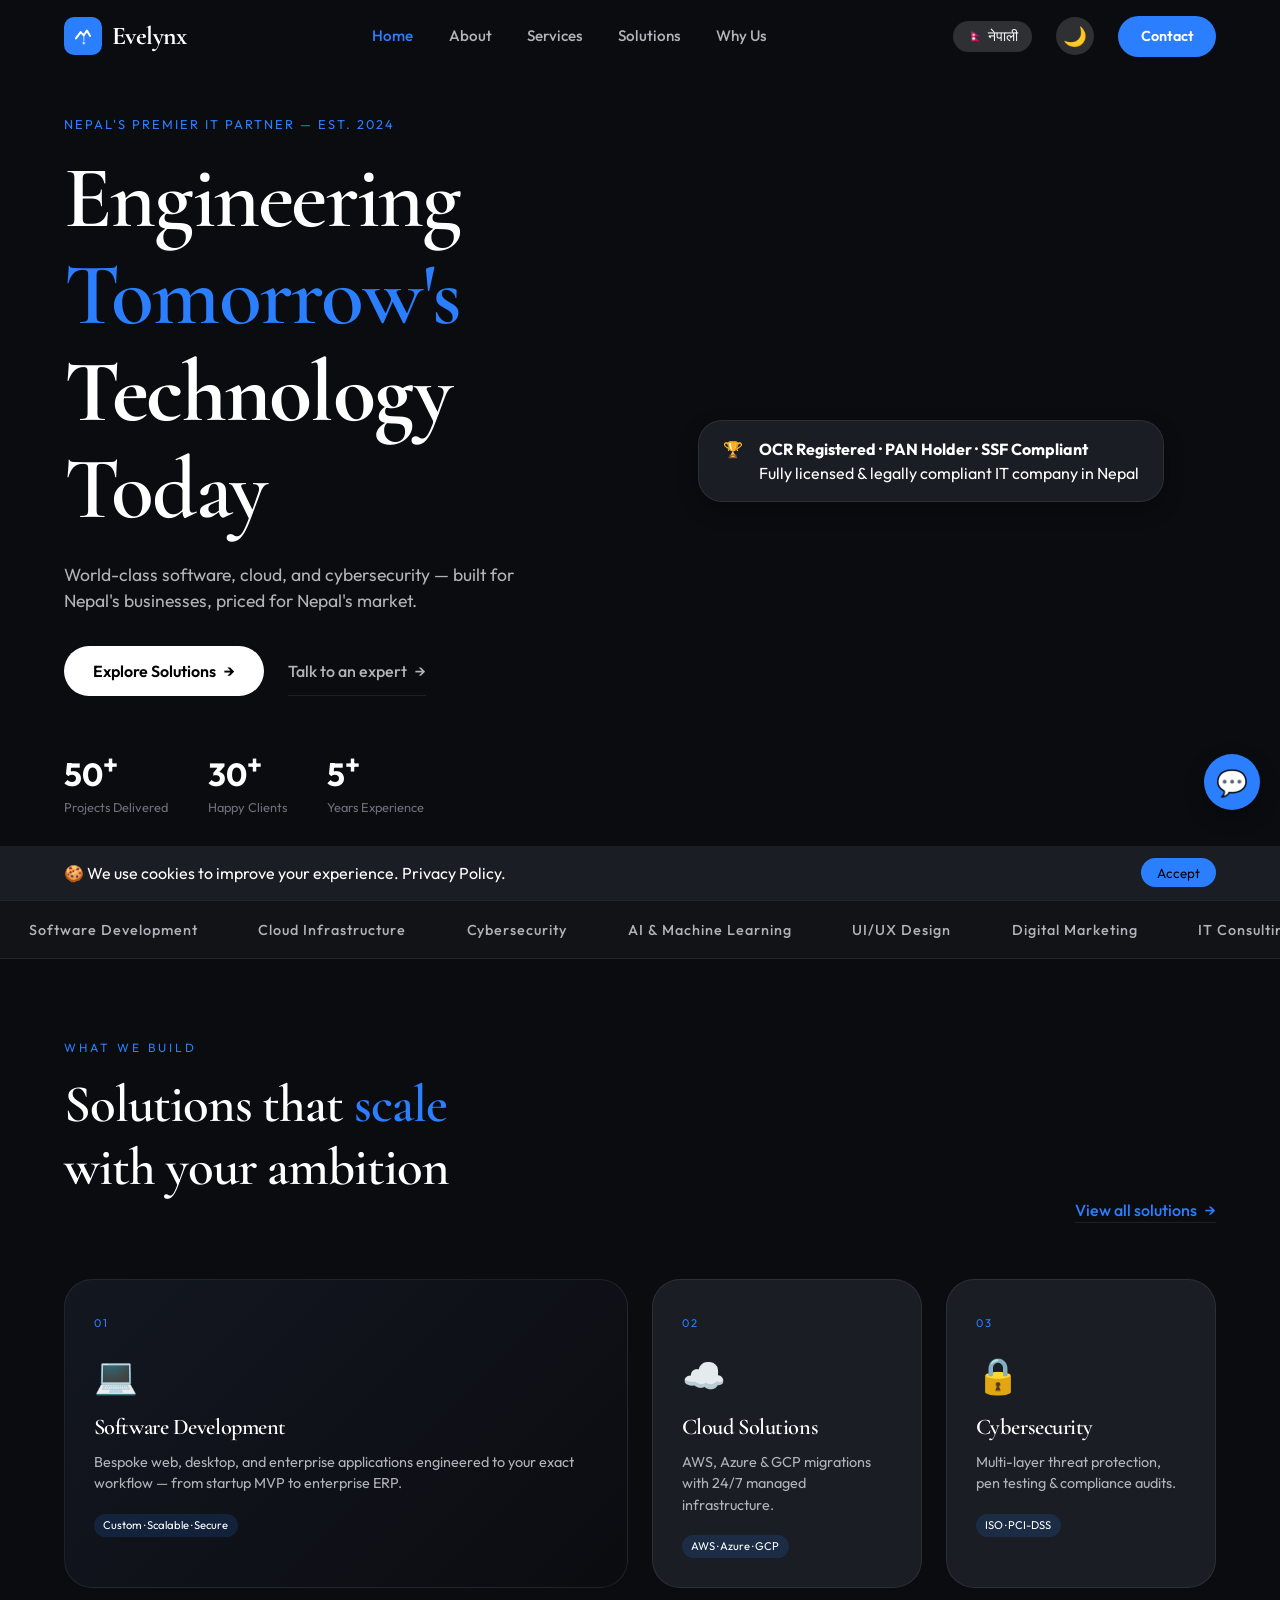
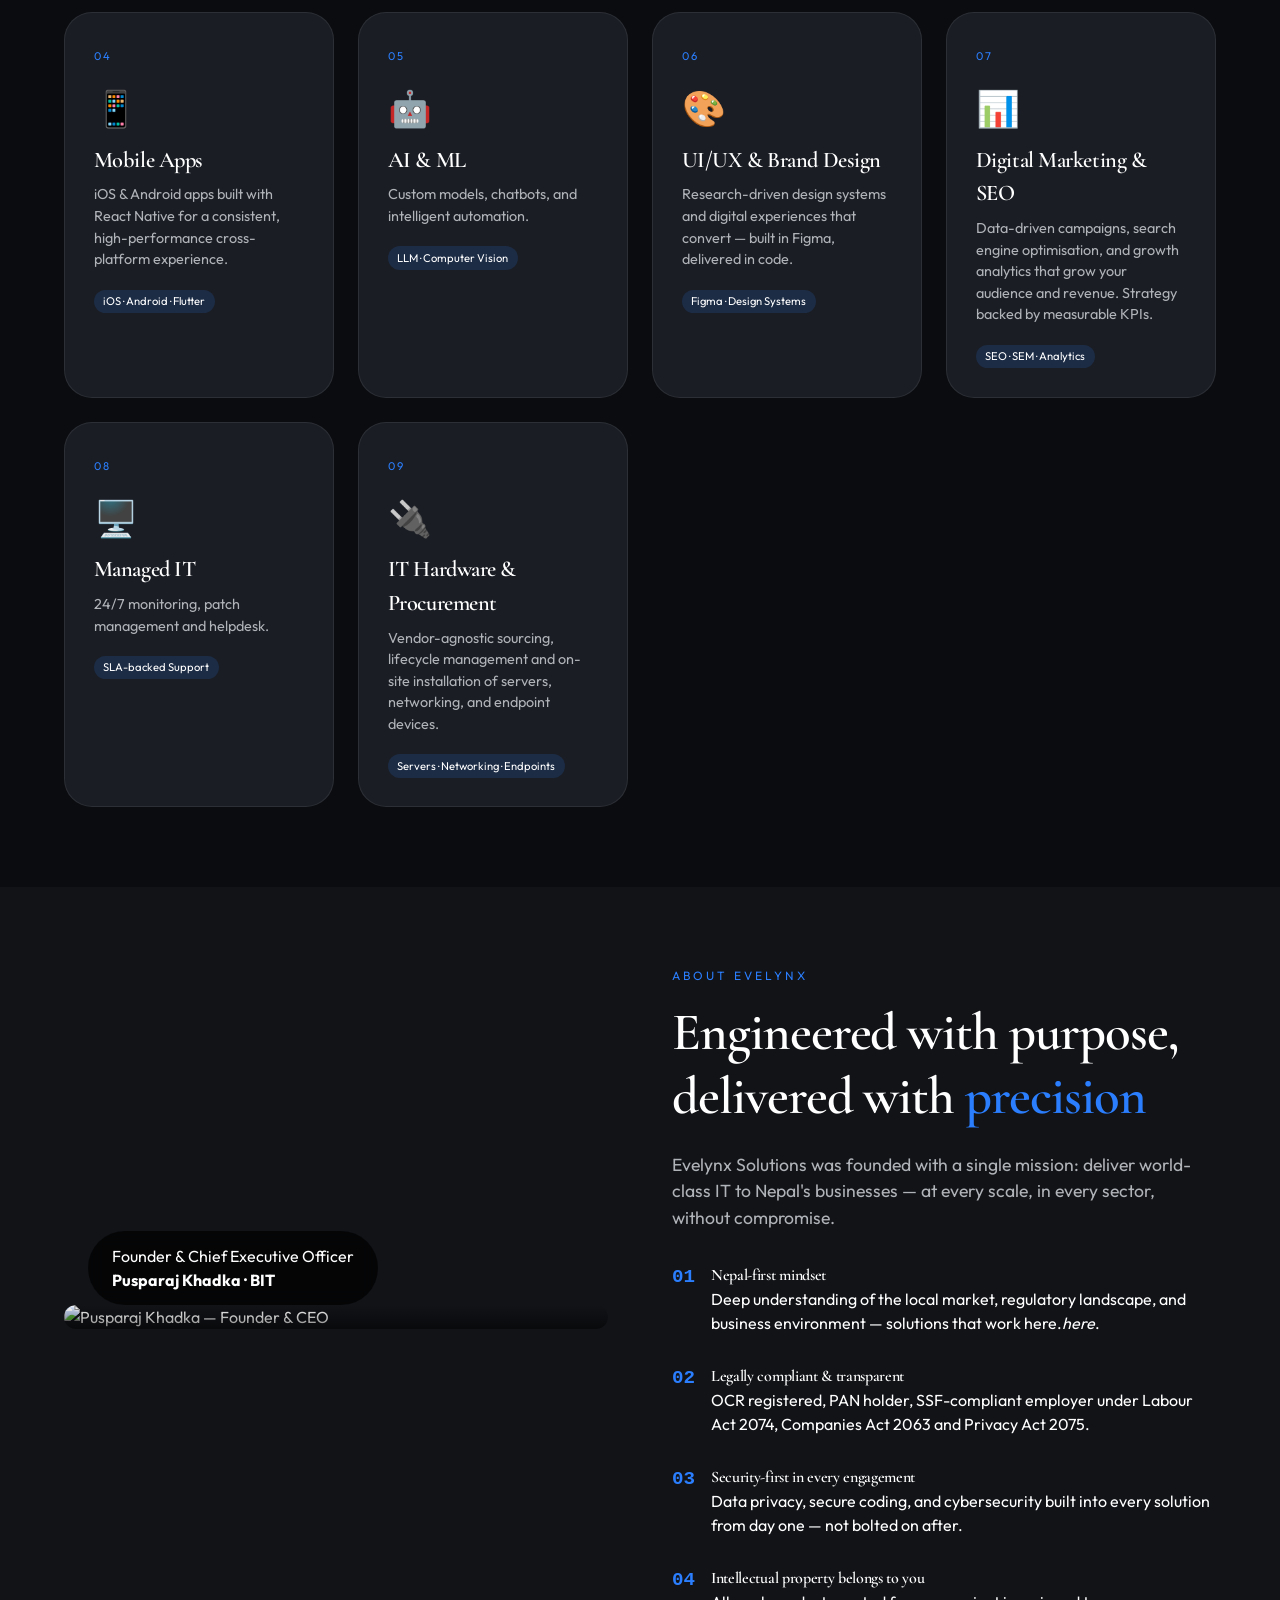
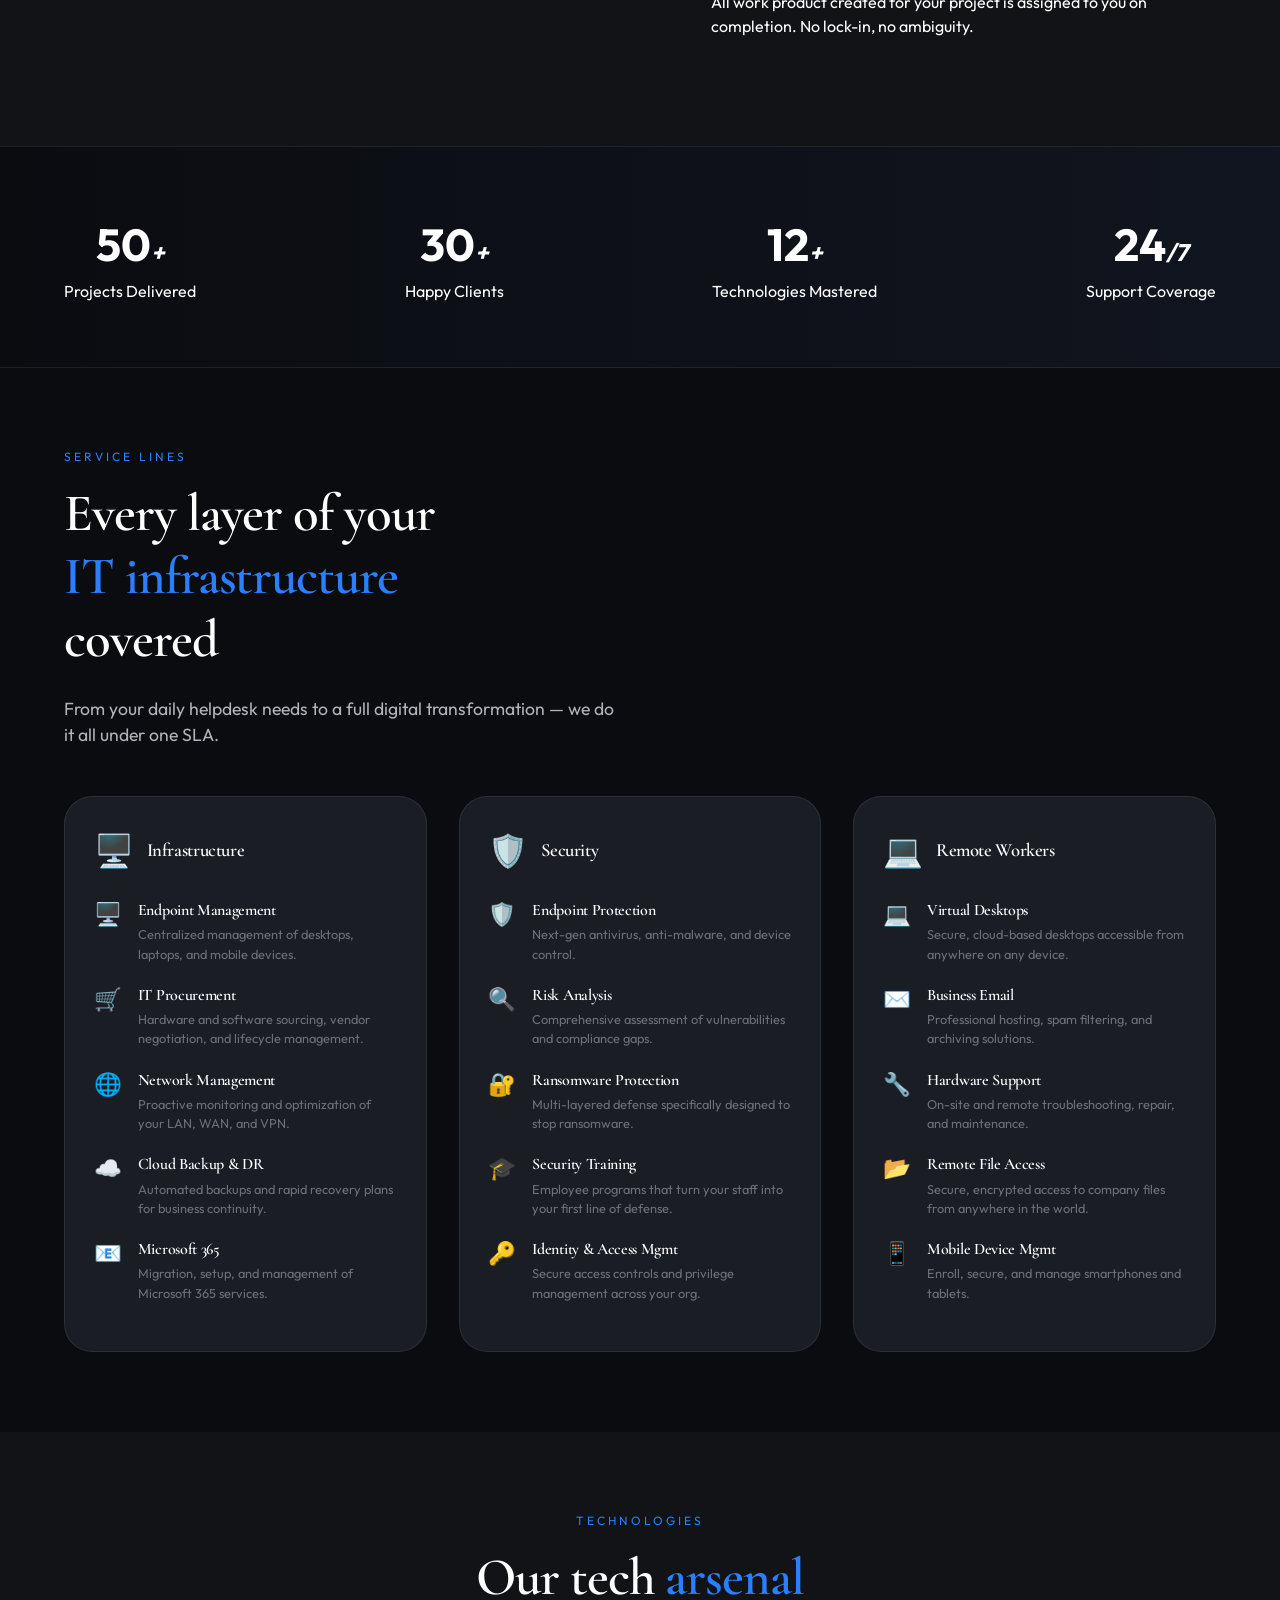
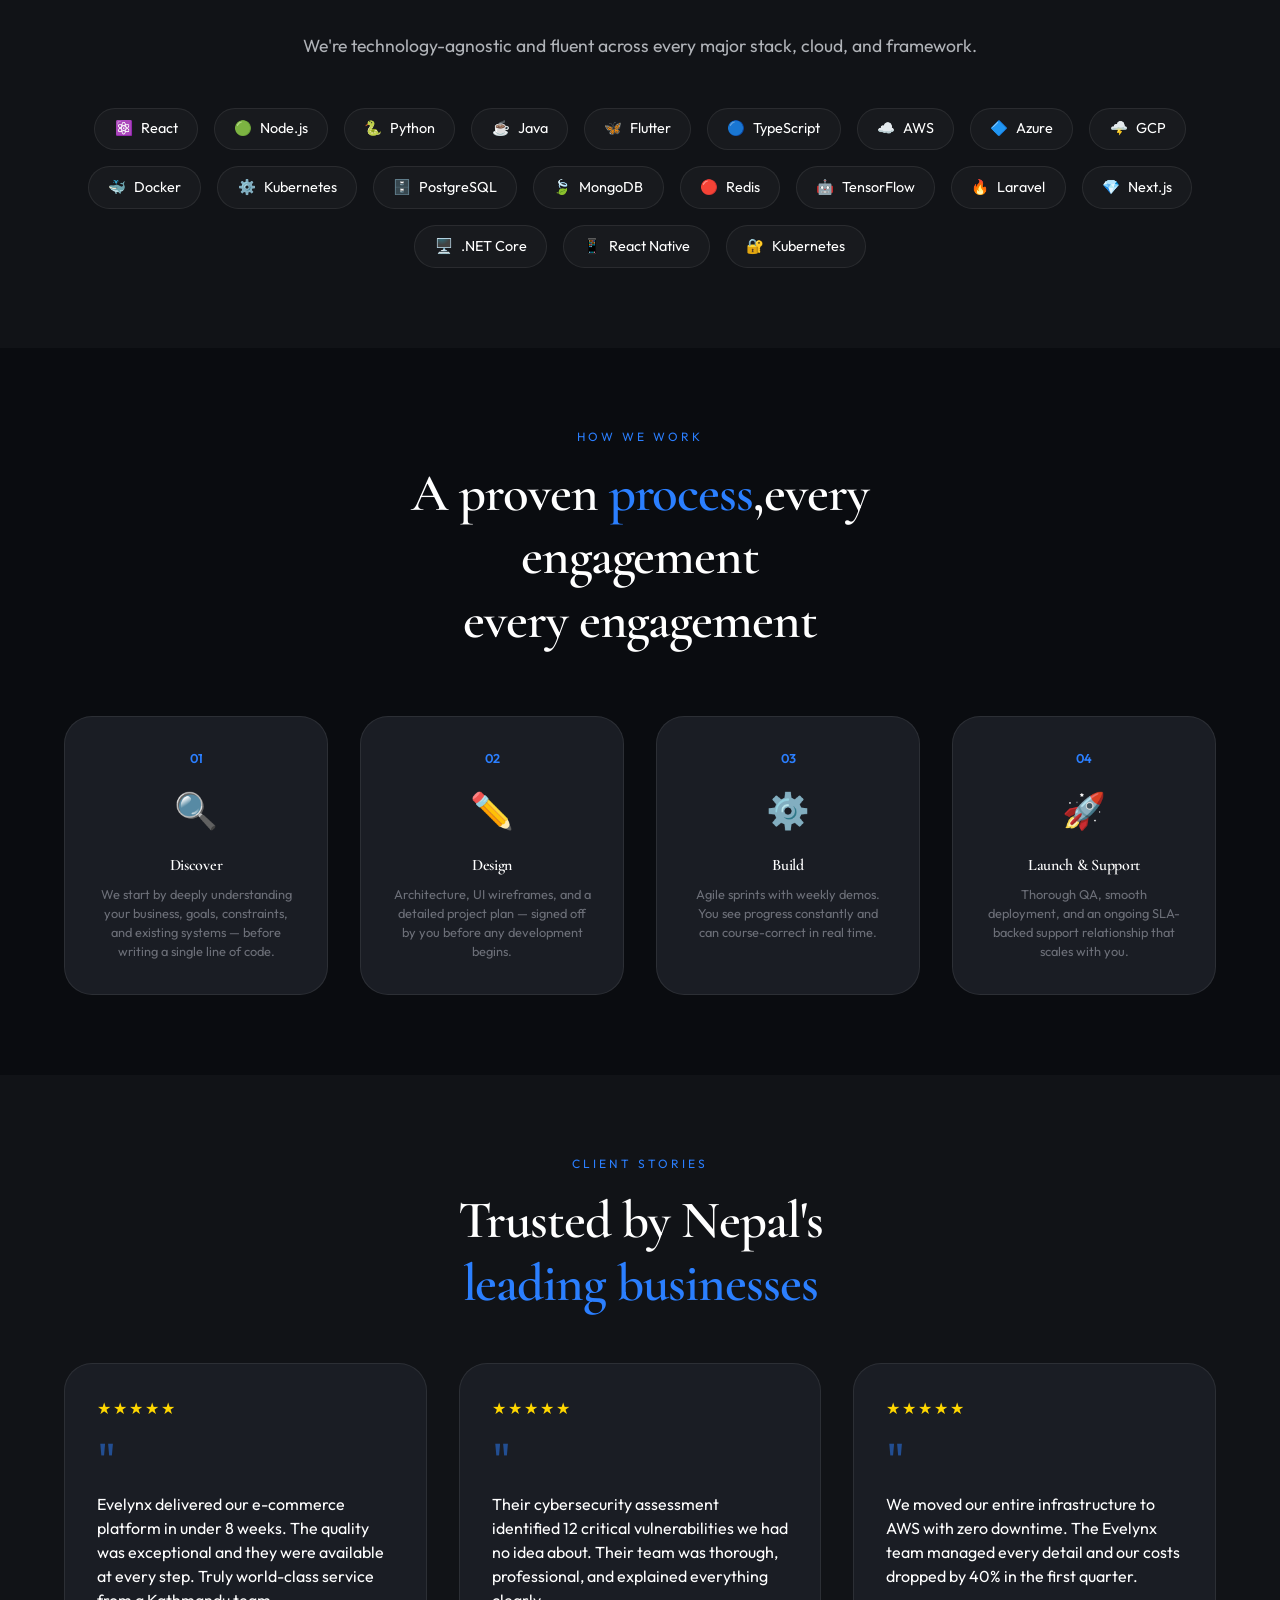
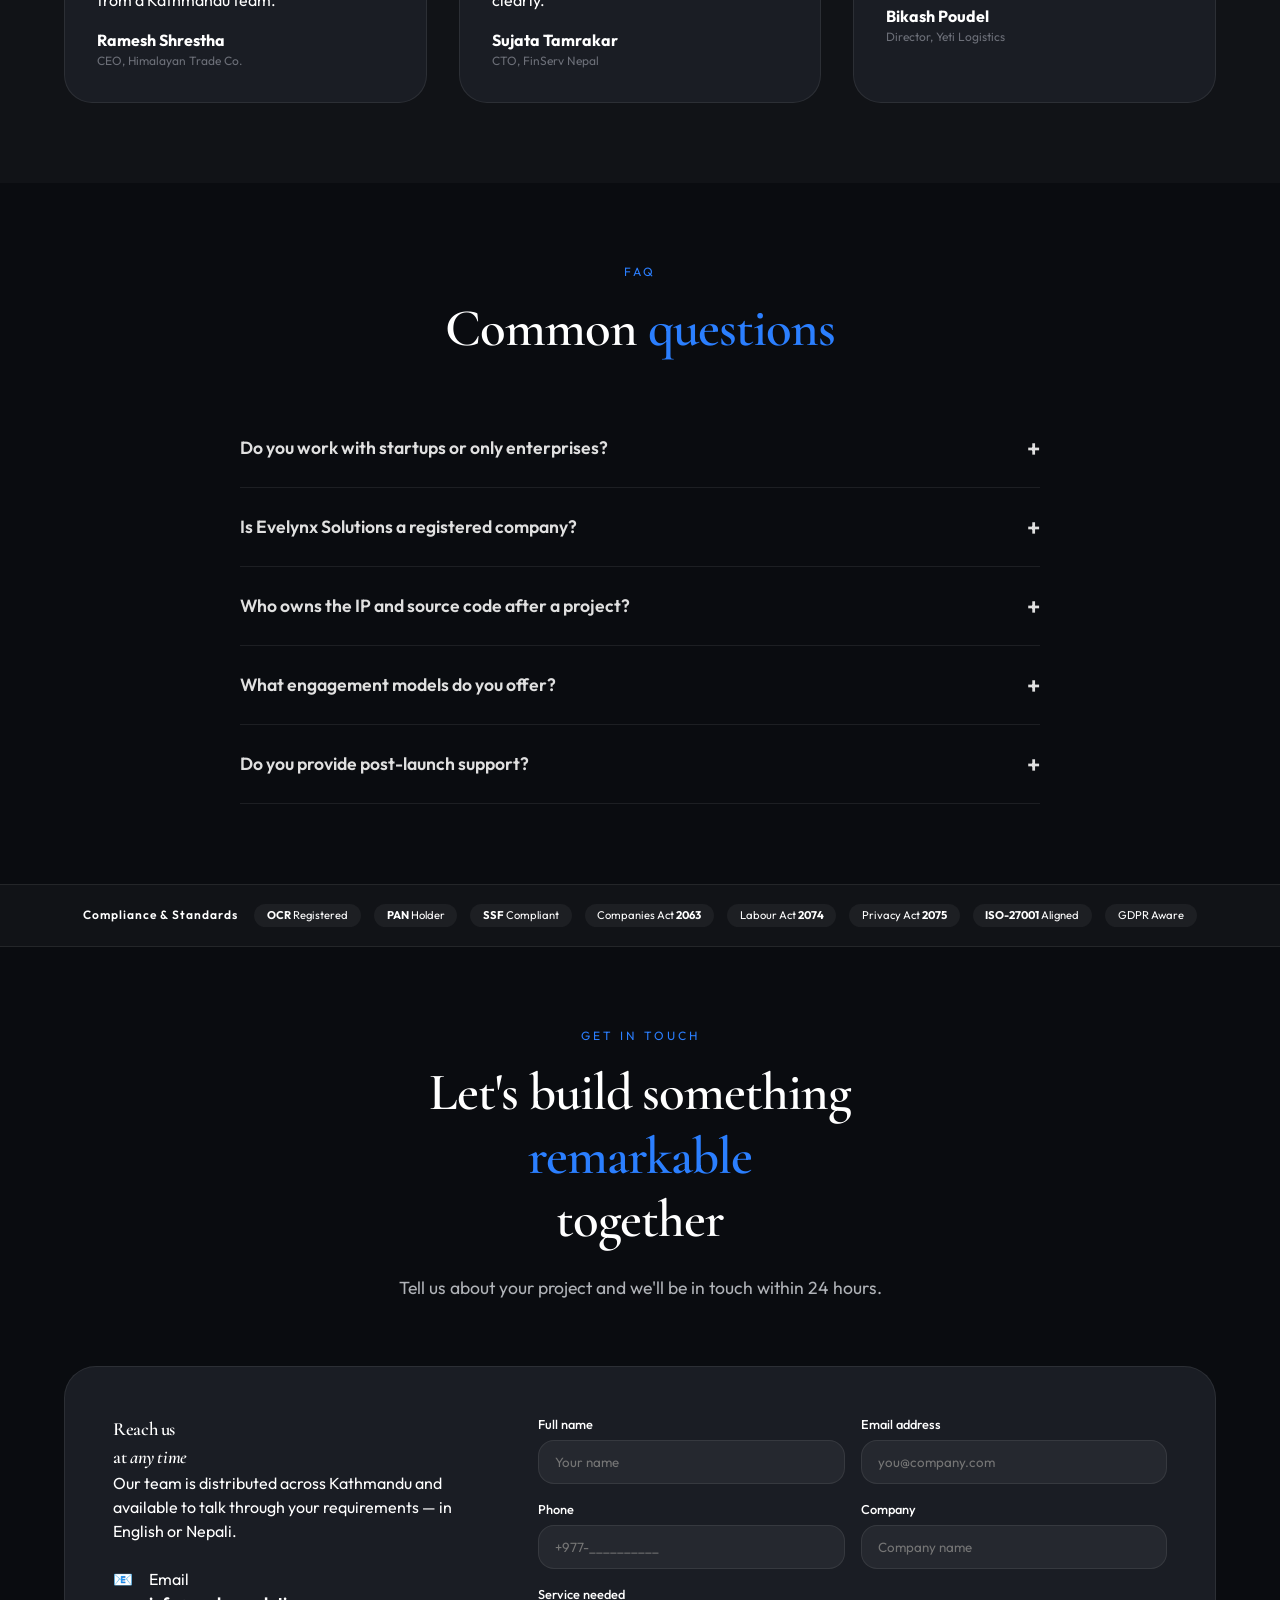
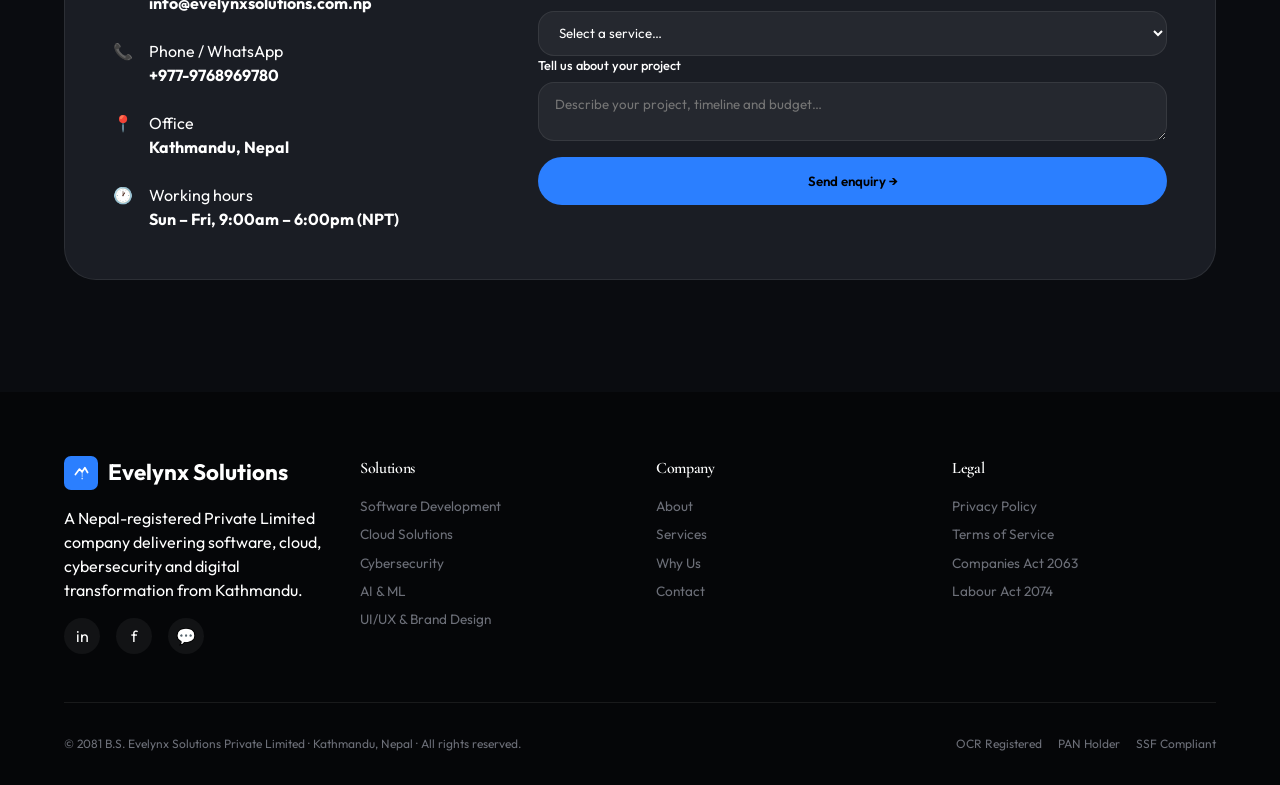
==== commit b3f333ad: "new update" ====
--- a/index.html
+++ b/index.html
@@ -23,54 +23,55 @@
     Evelynx
   </a>
   <nav class="nav-links">
-    <a href="index.html">Home</a>
-    <a href="about.html">About</a>
-    <a href="services.html">Services</a>
-    <a href="solutions.html">Solutions</a>
-    <a href="why-us.html">Why Us</a>
+    <a href="index.html" data-i18n="home">Home</a>
+    <a href="about.html" data-i18n="about">About</a>
+    <a href="services.html" data-i18n="services">Services</a>
+    <a href="solutions.html" data-i18n="solutions">Solutions</a>
+    <a href="why-us.html" data-i18n="whyUs">Why Us</a>
   </nav>
   <div class="nav-right">
     <button class="nav-lang" id="langBtn">🇳🇵 नेपाली</button>
-    <a href="contact.html" class="nav-cta">Contact us</a>
+    <button class="theme-toggle" id="themeToggle" aria-label="Light/Dark mode">🌙</button>
+    <a href="contact.html" class="nav-cta" data-i18n="contact">Contact us</a>
   </div>
   <button class="nav-ham" id="hamBtn"><span></span><span></span><span></span></button>
 </header>
 <div class="mob-menu" id="mobMenu">
-  <a href="index.html">Home</a>
-  <a href="about.html">About</a>
-  <a href="services.html">Services</a>
-  <a href="solutions.html">Solutions</a>
-  <a href="why-us.html">Why Us</a>
-  <a href="contact.html">Contact</a>
+  <a href="index.html" data-i18n="home">Home</a>
+  <a href="about.html" data-i18n="about">About</a>
+  <a href="services.html" data-i18n="services">Services</a>
+  <a href="solutions.html" data-i18n="solutions">Solutions</a>
+  <a href="why-us.html" data-i18n="whyUs">Why Us</a>
+  <a href="contact.html" data-i18n="contact">Contact</a>
 </div>
 
 <!-- ═══ HERO ═══ -->
 <section class="hero">
   <div class="hero-left">
-    <div class="hero-eyebrow">Nepal's Premier IT Partner — Est. 2024</div>
+    <div class="hero-eyebrow" data-i18n="heroEyebrow">Nepal's Premier IT Partner — Est. 2024</div>
     <h1 class="hero-h1">
-      Engineering<br/>
-      <em>Tomorrow's</em><br/>
-      <strong>Technology</strong><br/>
-      Today
+      <span data-i18n="heroTitleLine1">Engineering</span><br/>
+      <em><span data-i18n="heroTitleLine2">Tomorrow's</span></em><br/>
+      <strong><span data-i18n="heroTitleLine3">Technology</span></strong><br/>
+      <span data-i18n="heroTitleLine4">Today</span>
     </h1>
-    <p class="hero-p">World-class software, cloud, and cybersecurity — built for Nepal's businesses, priced for Nepal's market.</p>
+    <p class="hero-p" data-i18n="heroDesc">World-class software, cloud, and cybersecurity — built for Nepal's businesses, priced for Nepal's market.</p>
     <div class="hero-actions">
-      <a href="solutions.html" class="btn-dark">Explore Solutions <span class="arr">→</span></a>
-      <a href="contact.html" class="btn-text">Talk to an expert <span class="arr">→</span></a>
+      <a href="solutions.html" class="btn-dark"><span data-i18n="ctaSolutions">Explore Solutions</span> <span class="arr">→</span></a>
+      <a href="contact.html" class="btn-text"><span data-i18n="ctaContact">Talk to an expert</span> <span class="arr">→</span></a>
     </div>
     <div class="hero-stats">
       <div>
         <div class="stat-n"><span class="count" data-t="50">0</span><sup>+</sup></div>
-        <div class="stat-l">Projects Delivered</div>
+        <div class="stat-l" data-i18n="statProjects">Projects Delivered</div>
       </div>
       <div>
         <div class="stat-n"><span class="count" data-t="30">0</span><sup>+</sup></div>
-        <div class="stat-l">Happy Clients</div>
+        <div class="stat-l" data-i18n="statClients">Happy Clients</div>
       </div>
       <div>
         <div class="stat-n"><span class="count" data-t="5">0</span><sup>+</sup></div>
-        <div class="stat-l">Years Experience</div>
+        <div class="stat-l" data-i18n="statExperience">Years Experience</div>
       </div>
     </div>
   </div>
@@ -80,8 +81,8 @@
     <div class="hero-badge">
       <div class="hero-badge-icon">🏆</div>
       <div class="hero-badge-text">
-        <strong>OCR Registered · PAN Holder · SSF Compliant</strong>
-        <p>Fully licensed & legally compliant IT company in Nepal</p>
+        <strong data-i18n="badge1">OCR Registered · PAN Holder · SSF Compliant</strong>
+        <p data-i18n="badge2">Fully licensed & legally compliant IT company in Nepal</p>
       </div>
     </div>
   </div>
@@ -90,27 +91,27 @@
 <!-- ═══ TICKER ═══ -->
 <div class="ticker-wrap">
   <div class="ticker">
-    <span class="ticker-item">Software Development</span>
-    <span class="ticker-item">Cloud Infrastructure</span>
-    <span class="ticker-item">Cybersecurity</span>
-    <span class="ticker-item">AI & Machine Learning</span>
-    <span class="ticker-item">UI/UX Design</span>
-    <span class="ticker-item">Digital Marketing</span>
-    <span class="ticker-item">IT Consulting</span>
-    <span class="ticker-item">Managed IT Services</span>
-    <span class="ticker-item">Mobile App Development</span>
-    <span class="ticker-item">IT Hardware & Support</span>
+    <span class="ticker-item" data-i18n="ticker1">Software Development</span>
+    <span class="ticker-item" data-i18n="ticker2">Cloud Infrastructure</span>
+    <span class="ticker-item" data-i18n="ticker3">Cybersecurity</span>
+    <span class="ticker-item" data-i18n="ticker4">AI & Machine Learning</span>
+    <span class="ticker-item" data-i18n="ticker5">UI/UX Design</span>
+    <span class="ticker-item" data-i18n="ticker6">Digital Marketing</span>
+    <span class="ticker-item" data-i18n="ticker7">IT Consulting</span>
+    <span class="ticker-item" data-i18n="ticker8">Managed IT Services</span>
+    <span class="ticker-item" data-i18n="ticker9">Mobile App Development</span>
+    <span class="ticker-item" data-i18n="ticker10">IT Hardware & Support</span>
     <!-- duplicate for seamless loop -->
-    <span class="ticker-item">Software Development</span>
-    <span class="ticker-item">Cloud Infrastructure</span>
-    <span class="ticker-item">Cybersecurity</span>
-    <span class="ticker-item">AI & Machine Learning</span>
-    <span class="ticker-item">UI/UX Design</span>
-    <span class="ticker-item">Digital Marketing</span>
-    <span class="ticker-item">IT Consulting</span>
-    <span class="ticker-item">Managed IT Services</span>
-    <span class="ticker-item">Mobile App Development</span>
-    <span class="ticker-item">IT Hardware & Support</span>
+    <span class="ticker-item" data-i18n="ticker1">Software Development</span>
+    <span class="ticker-item" data-i18n="ticker2">Cloud Infrastructure</span>
+    <span class="ticker-item" data-i18n="ticker3">Cybersecurity</span>
+    <span class="ticker-item" data-i18n="ticker4">AI & Machine Learning</span>
+    <span class="ticker-item" data-i18n="ticker5">UI/UX Design</span>
+    <span class="ticker-item" data-i18n="ticker6">Digital Marketing</span>
+    <span class="ticker-item" data-i18n="ticker7">IT Consulting</span>
+    <span class="ticker-item" data-i18n="ticker8">Managed IT Services</span>
+    <span class="ticker-item" data-i18n="ticker9">Mobile App Development</span>
+    <span class="ticker-item" data-i18n="ticker10">IT Hardware & Support</span>
   </div>
 </div>
 
@@ -118,75 +119,78 @@
 <section class="sec">
   <div class="solutions-header reveal" style="display:flex;justify-content:space-between;align-items:flex-end;margin-bottom:3.5rem;flex-wrap:wrap;gap:1.5rem;">
     <div>
-      <div class="eyebrow">What We Build</div>
-      <h2 class="sec-h">Solutions that <em>scale</em><br/>with your ambition</h2>
-    </div>
-    <a href="solutions.html" class="btn-text" style="color:var(--blue);font-weight:500;">View all solutions <span class="arr">→</span></a>
+      <div class="eyebrow" data-i18n="solutionsEyebrow">What We Build</div>
+      <h2 class="sec-h">
+       <span data-i18n="solutionsTitlePart1">Solutions that </span><em><span data-i18n="solutionsTitlePart2">scale</span></em><br/>
+       <span data-i18n="solutionsTitlePart3">with your ambition</span>
+      </h2>
+    </div>
+    <a href="solutions.html" class="btn-text" style="color:var(--blue);font-weight:500;"><span data-i18n="viewAll">View all solutions</span> <span class="arr">→</span></a>
   </div>
 
   <div class="bento reveal">
     <div class="bento-cell b1 dark">
       <span class="bento-num">01</span>
       <div class="bento-ico">💻</div>
-      <h3 class="bento-h">Software Development</h3>
-      <p class="bento-p">Bespoke web, desktop, and enterprise applications engineered to your exact workflow — from startup MVP to enterprise ERP.</p>
-      <span class="bento-tag">Custom · Scalable · Secure</span>
+      <h3 class="bento-h" data-i18n="softDev">Software Development</h3>
+      <p class="bento-p" data-i18n="softDevDesc">Bespoke web, desktop, and enterprise applications engineered to your exact workflow — from startup MVP to enterprise ERP.</p>
+      <span class="bento-tag" data-i18n="softDevTag">Custom · Scalable · Secure</span>
     </div>
     <div class="bento-cell b2">
       <span class="bento-num">02</span>
       <div class="bento-ico">☁️</div>
-      <h3 class="bento-h">Cloud Solutions</h3>
-      <p class="bento-p">AWS, Azure & GCP migrations with 24/7 managed infrastructure.</p>
-      <span class="bento-tag">AWS · Azure · GCP</span>
+      <h3 class="bento-h" data-i18n="cloud">Cloud Solutions</h3>
+      <p class="bento-p" data-i18n="cloudDesc">AWS, Azure & GCP migrations with 24/7 managed infrastructure.</p>
+      <span class="bento-tag" data-i18n="cloudTag">AWS · Azure · GCP</span>
     </div>
     <div class="bento-cell b3 blue">
       <span class="bento-num">03</span>
       <div class="bento-ico">🔒</div>
-      <h3 class="bento-h">Cybersecurity</h3>
-      <p class="bento-p">Multi-layer threat protection, pen testing & compliance audits.</p>
-      <span class="bento-tag">ISO · PCI-DSS</span>
+      <h3 class="bento-h" data-i18n="cyber">Cybersecurity</h3>
+      <p class="bento-p" data-i18n="cyberDesc">Multi-layer threat protection, pen testing & compliance audits.</p>
+      <span class="bento-tag" data-i18n="cyberTag">ISO · PCI-DSS</span>
     </div>
     <div class="bento-cell b4">
       <span class="bento-num">04</span>
       <div class="bento-ico">📱</div>
-      <h3 class="bento-h">Mobile Apps</h3>
-      <p class="bento-p">iOS & Android apps built with React Native for a consistent, high-performance cross-platform experience.</p>
-      <span class="bento-tag">iOS · Android · Flutter</span>
+      <h3 class="bento-h" data-i18n="mobileApps">Mobile Apps</h3>
+      <p class="bento-p" data-i18n="mobileAppsDesc">iOS & Android apps built with React Native for a consistent, high-performance cross-platform experience.</p>
+      <span class="bento-tag" data-i18n="mobileAppsTag">iOS · Android · Flutter</span>
     </div>
     <div class="bento-cell b5">
       <span class="bento-num">05</span>
       <div class="bento-ico">🤖</div>
-      <h3 class="bento-h">AI & ML</h3>
-      <p class="bento-p">Custom models, chatbots, and intelligent automation.</p>
-      <span class="bento-tag">LLM · Computer Vision</span>
+      <h3 class="bento-h" data-i18n="aiMl">AI & ML</h3>
+      <p class="bento-p" data-i18n="aiMlDesc">Custom models, chatbots, and intelligent automation.</p>
+      <span class="bento-tag" data-i18n="aiMlTag">LLM · Computer Vision</span>
     </div>
     <div class="bento-cell b6">
       <span class="bento-num">06</span>
       <div class="bento-ico">🎨</div>
-      <h3 class="bento-h">UI/UX & Brand Design</h3>
-      <p class="bento-p">Research-driven design systems and digital experiences that convert — built in Figma, delivered in code.</p>
-      <span class="bento-tag">Figma · Design Systems</span>
+      <h3 class="bento-h" data-i18n="uiux">UI/UX & Brand Design</h3>
+      <p class="bento-p" data-i18n="uiuxDesc">Research-driven design systems and digital experiences that convert — built in Figma, delivered in code.</p>
+      <span class="bento-tag" data-i18n="uiuxTag">Figma · Design Systems</span>
     </div>
     <div class="bento-cell b7">
       <span class="bento-num">07</span>
       <div class="bento-ico">📊</div>
-      <h3 class="bento-h">Digital Marketing & SEO</h3>
-      <p class="bento-p">Data-driven campaigns, search engine optimisation, and growth analytics that grow your audience and revenue. Strategy backed by measurable KPIs.</p>
-      <span class="bento-tag">SEO · SEM · Analytics</span>
+      <h3 class="bento-h" data-i18n="digitalMarketing">Digital Marketing & SEO</h3>
+      <p class="bento-p" data-i18n="digitalMarketingDesc">Data-driven campaigns, search engine optimisation, and growth analytics that grow your audience and revenue. Strategy backed by measurable KPIs.</p>
+      <span class="bento-tag" data-i18n="digitalMarketingTag">SEO · SEM · Analytics</span>
     </div>
     <div class="bento-cell b8">
       <span class="bento-num">08</span>
       <div class="bento-ico">🖥️</div>
-      <h3 class="bento-h">Managed IT</h3>
-      <p class="bento-p">24/7 monitoring, patch management and helpdesk.</p>
-      <span class="bento-tag">SLA-backed Support</span>
+      <h3 class="bento-h" data-i18n="managedIt">Managed IT</h3>
+      <p class="bento-p" data-i18n="managedItDesc">24/7 monitoring, patch management and helpdesk.</p>
+      <span class="bento-tag" data-i18n="managedItTag">SLA-backed Support</span>
     </div>
     <div class="bento-cell b9">
       <span class="bento-num">09</span>
       <div class="bento-ico">🔌</div>
-      <h3 class="bento-h">IT Hardware & Procurement</h3>
-      <p class="bento-p">Vendor-agnostic sourcing, lifecycle management and on-site installation of servers, networking, and endpoint devices.</p>
-      <span class="bento-tag">Servers · Networking · Endpoints</span>
+      <h3 class="bento-h" data-i18n="itHardware">IT Hardware & Procurement</h3>
+      <p class="bento-p" data-i18n="itHardwareDesc">Vendor-agnostic sourcing, lifecycle management and on-site installation of servers, networking, and endpoint devices.</p>
+      <span class="bento-tag" data-i18n="itHardwareTag">Servers · Networking · Endpoints</span>
     </div>
   </div>
 </section>
@@ -198,41 +202,44 @@
       <img src="https://images.unsplash.com/photo-1682163339125-321e5a7eac1e?w=800&q=80&auto=format&fit=crop" alt="Pusparaj Khadka — Founder & CEO"/>
       <div class="about-img-overlay"></div>
       <div class="about-img-badge">
-        <p>Founder & Chief Executive Officer</p>
+        <p data-i18n="founderTitle">Founder & Chief Executive Officer</p>
         <strong>Pusparaj Khadka · BIT</strong>
       </div>
     </div>
     <div class="about-content">
-      <div class="eyebrow">About Evelynx</div>
-      <h2 class="sec-h">Engineered with purpose,<br/>delivered with <em>precision</em></h2>
-      <p class="sec-sub">Evelynx Solutions was founded with a single mission: deliver world-class IT to Nepal's businesses — at every scale, in every sector, without compromise.</p>
+      <div class="eyebrow" data-i18n="aboutEyebrow">About Evelynx</div>
+      <h2 class="sec-h">
+        <span data-i18n="aboutTitlePart1">Engineered with purpose,</span><br/>
+        <span data-i18n="aboutTitlePart2">delivered with </span><em><span data-i18n="aboutTitlePart3">precision</span></em>
+      </h2>
+      <p class="sec-sub" data-i18n="aboutSub">Evelynx Solutions was founded with a single mission: deliver world-class IT to Nepal's businesses — at every scale, in every sector, without compromise.</p>
       <div class="about-list">
         <div class="about-item">
           <div class="about-item-n">01</div>
           <div class="about-item-text">
-            <h4>Nepal-first mindset</h4>
-            <p>Deep understanding of the local market, regulatory landscape, and business environment — solutions that work <em>here</em>.</p>
+            <h4 data-i18n="aboutItem1Title">Nepal-first mindset</h4>
+            <p data-i18n="aboutItem1Desc">Deep understanding of the local market, regulatory landscape, and business environment — solutions that work <em>here</em>.</p>
           </div>
         </div>
         <div class="about-item">
           <div class="about-item-n">02</div>
           <div class="about-item-text">
-            <h4>Legally compliant & transparent</h4>
-            <p>OCR registered, PAN holder, SSF-compliant employer under Labour Act 2074, Companies Act 2063 and Privacy Act 2075.</p>
+            <h4 data-i18n="aboutItem2Title">Legally compliant & transparent</h4>
+            <p data-i18n="aboutItem2Desc">OCR registered, PAN holder, SSF-compliant employer under Labour Act 2074, Companies Act 2063 and Privacy Act 2075.</p>
           </div>
         </div>
         <div class="about-item">
           <div class="about-item-n">03</div>
           <div class="about-item-text">
-            <h4>Security-first in every engagement</h4>
-            <p>Data privacy, secure coding, and cybersecurity built into every solution from day one — not bolted on after.</p>
+            <h4 data-i18n="aboutItem3Title">Security-first in every engagement</h4>
+            <p data-i18n="aboutItem3Desc">Data privacy, secure coding, and cybersecurity built into every solution from day one — not bolted on after.</p>
           </div>
         </div>
         <div class="about-item">
           <div class="about-item-n">04</div>
           <div class="about-item-text">
-            <h4>Intellectual property belongs to you</h4>
-            <p>All work product created for your project is assigned to you on completion. No lock-in, no ambiguity.</p>
+            <h4 data-i18n="aboutItem4Title">Intellectual property belongs to you</h4>
+            <p data-i18n="aboutItem4Desc">All work product created for your project is assigned to you on completion. No lock-in, no ambiguity.</p>
           </div>
         </div>
       </div>
@@ -245,19 +252,19 @@
   <div class="stats-row">
     <div class="stat-cell reveal" data-delay="0">
       <div class="stat-big"><span class="count" data-t="50">0</span><em>+</em></div>
-      <div class="stat-desc">Projects Delivered</div>
+      <div class="stat-desc" data-i18n="statProjects">Projects Delivered</div>
     </div>
     <div class="stat-cell reveal" data-delay="100">
       <div class="stat-big"><span class="count" data-t="30">0</span><em>+</em></div>
-      <div class="stat-desc">Satisfied Clients</div>
+      <div class="stat-desc" data-i18n="statClients">Satisfied Clients</div>
     </div>
     <div class="stat-cell reveal" data-delay="200">
       <div class="stat-big"><span class="count" data-t="12">0</span><em>+</em></div>
-      <div class="stat-desc">Technologies Mastered</div>
+      <div class="stat-desc" data-i18n="statsTech">Technologies Mastered</div>
     </div>
     <div class="stat-cell reveal" data-delay="300">
       <div class="stat-big">24<em>/7</em></div>
-      <div class="stat-desc">Support Coverage</div>
+      <div class="stat-desc" data-i18n="statsSupport">Support Coverage</div>
     </div>
   </div>
 </section>
@@ -265,43 +272,47 @@
 <!-- ═══ SERVICES ═══ -->
 <section class="sec">
   <div class="reveal" style="max-width:560px;">
-    <div class="eyebrow">Service Lines</div>
-    <h2 class="sec-h">Every layer of your<br/><em>IT infrastructure</em> covered</h2>
-    <p class="sec-sub">From your daily helpdesk needs to a full digital transformation — we do it all under one SLA.</p>
+    <div class="eyebrow" data-i18n="servicesEyebrow">Service Lines</div>
+    <h2 class="sec-h">
+      <span data-i18n="servicesTitlePart1">Every layer of your</span><br/>
+      <em><span data-i18n="servicesTitlePart2">IT infrastructure</span></em><br/>
+      <span data-i18n="servicesTitlePart3">covered</span>
+    </h2>
+    <p class="sec-sub" data-i18n="servicesSub">From your daily helpdesk needs to a full digital transformation — we do it all under one SLA.</p>
   </div>
   <div class="svc-cols reveal">
     <div class="svc-col">
       <div class="svc-col-head">
         <div class="svc-col-head-ico">🖥️</div>
-        <h3>Infrastructure</h3>
-      </div>
-      <div class="svc-item"><div class="svc-ico">🖥️</div><div><h4>Endpoint Management</h4><p>Centralized management of desktops, laptops, and mobile devices.</p></div></div>
-      <div class="svc-item"><div class="svc-ico">🛒</div><div><h4>IT Procurement</h4><p>Hardware and software sourcing, vendor negotiation, and lifecycle management.</p></div></div>
-      <div class="svc-item"><div class="svc-ico">🌐</div><div><h4>Network Management</h4><p>Proactive monitoring and optimization of your LAN, WAN, and VPN.</p></div></div>
-      <div class="svc-item"><div class="svc-ico">☁️</div><div><h4>Cloud Backup & DR</h4><p>Automated backups and rapid recovery plans for business continuity.</p></div></div>
-      <div class="svc-item"><div class="svc-ico">📧</div><div><h4>Microsoft 365</h4><p>Migration, setup, and management of Microsoft 365 services.</p></div></div>
+        <h3 data-i18n="infra">Infrastructure</h3>
+      </div>
+      <div class="svc-item"><div class="svc-ico">🖥️</div><div><h4 data-i18n="endpointMgmt">Endpoint Management</h4><p data-i18n="endpointMgmtDesc">Centralized management of desktops, laptops, and mobile devices.</p></div></div>
+      <div class="svc-item"><div class="svc-ico">🛒</div><div><h4 data-i18n="itProcurement">IT Procurement</h4><p data-i18n="itProcurementDesc">Hardware and software sourcing, vendor negotiation, and lifecycle management.</p></div></div>
+      <div class="svc-item"><div class="svc-ico">🌐</div><div><h4 data-i18n="networkMgmt">Network Management</h4><p data-i18n="networkMgmtDesc">Proactive monitoring and optimization of your LAN, WAN, and VPN.</p></div></div>
+      <div class="svc-item"><div class="svc-ico">☁️</div><div><h4 data-i18n="cloudBackup">Cloud Backup & DR</h4><p data-i18n="cloudBackupDesc">Automated backups and rapid recovery plans for business continuity.</p></div></div>
+      <div class="svc-item"><div class="svc-ico">📧</div><div><h4 data-i18n="ms365">Microsoft 365</h4><p data-i18n="ms365Desc">Migration, setup, and management of Microsoft 365 services.</p></div></div>
     </div>
     <div class="svc-col">
       <div class="svc-col-head">
         <div class="svc-col-head-ico">🛡️</div>
-        <h3>Security</h3>
-      </div>
-      <div class="svc-item"><div class="svc-ico">🛡️</div><div><h4>Endpoint Protection</h4><p>Next-gen antivirus, anti-malware, and device control.</p></div></div>
-      <div class="svc-item"><div class="svc-ico">🔍</div><div><h4>Risk Analysis</h4><p>Comprehensive assessment of vulnerabilities and compliance gaps.</p></div></div>
-      <div class="svc-item"><div class="svc-ico">🔐</div><div><h4>Ransomware Protection</h4><p>Multi-layered defense specifically designed to stop ransomware.</p></div></div>
-      <div class="svc-item"><div class="svc-ico">🎓</div><div><h4>Security Training</h4><p>Employee programs that turn your staff into your first line of defense.</p></div></div>
-      <div class="svc-item"><div class="svc-ico">🔑</div><div><h4>Identity & Access Mgmt</h4><p>Secure access controls and privilege management across your org.</p></div></div>
+        <h3 data-i18n="security">Security</h3>
+      </div>
+      <div class="svc-item"><div class="svc-ico">🛡️</div><div><h4 data-i18n="endpointProtection">Endpoint Protection</h4><p data-i18n="endpointProtectionDesc">Next-gen antivirus, anti-malware, and device control.</p></div></div>
+      <div class="svc-item"><div class="svc-ico">🔍</div><div><h4 data-i18n="riskAnalysis">Risk Analysis</h4><p data-i18n="riskAnalysisDesc">Comprehensive assessment of vulnerabilities and compliance gaps.</p></div></div>
+      <div class="svc-item"><div class="svc-ico">🔐</div><div><h4 data-i18n="ransomwareProtection">Ransomware Protection</h4><p data-i18n="ransomwareProtectionDesc">Multi-layered defense specifically designed to stop ransomware.</p></div></div>
+      <div class="svc-item"><div class="svc-ico">🎓</div><div><h4 data-i18n="securityTraining">Security Training</h4><p data-i18n="securityTrainingDesc">Employee programs that turn your staff into your first line of defense.</p></div></div>
+      <div class="svc-item"><div class="svc-ico">🔑</div><div><h4 data-i18n="identityMgmt">Identity & Access Mgmt</h4><p data-i18n="identityMgmtDesc">Secure access controls and privilege management across your org.</p></div></div>
     </div>
     <div class="svc-col">
       <div class="svc-col-head">
         <div class="svc-col-head-ico">💻</div>
-        <h3>Remote Workers</h3>
-      </div>
-      <div class="svc-item"><div class="svc-ico">💻</div><div><h4>Virtual Desktops</h4><p>Secure, cloud-based desktops accessible from anywhere on any device.</p></div></div>
-      <div class="svc-item"><div class="svc-ico">✉️</div><div><h4>Business Email</h4><p>Professional hosting, spam filtering, and archiving solutions.</p></div></div>
-      <div class="svc-item"><div class="svc-ico">🔧</div><div><h4>Hardware Support</h4><p>On-site and remote troubleshooting, repair, and maintenance.</p></div></div>
-      <div class="svc-item"><div class="svc-ico">📂</div><div><h4>Remote File Access</h4><p>Secure, encrypted access to company files from anywhere in the world.</p></div></div>
-      <div class="svc-item"><div class="svc-ico">📱</div><div><h4>Mobile Device Mgmt</h4><p>Enroll, secure, and manage smartphones and tablets.</p></div></div>
+        <h3 data-i18n="remoteWorkers">Remote Workers</h3>
+      </div>
+      <div class="svc-item"><div class="svc-ico">💻</div><div><h4 data-i18n="virtualDesktops">Virtual Desktops</h4><p data-i18n="virtualDesktopsDesc">Secure, cloud-based desktops accessible from anywhere on any device.</p></div></div>
+      <div class="svc-item"><div class="svc-ico">✉️</div><div><h4 data-i18n="businessEmail">Business Email</h4><p data-i18n="businessEmailDesc">Professional hosting, spam filtering, and archiving solutions.</p></div></div>
+      <div class="svc-item"><div class="svc-ico">🔧</div><div><h4 data-i18n="hardwareSupport">Hardware Support</h4><p data-i18n="hardwareSupportDesc">On-site and remote troubleshooting, repair, and maintenance.</p></div></div>
+      <div class="svc-item"><div class="svc-ico">📂</div><div><h4 data-i18n="remoteFileAccess">Remote File Access</h4><p data-i18n="remoteFileAccessDesc">Secure, encrypted access to company files from anywhere in the world.</p></div></div>
+      <div class="svc-item"><div class="svc-ico">📱</div><div><h4 data-i18n="mobileDeviceMgmt">Mobile Device Mgmt</h4><p data-i18n="mobileDeviceMgmtDesc">Enroll, secure, and manage smartphones and tablets.</p></div></div>
     </div>
   </div>
 </section>
@@ -309,9 +320,11 @@
 <!-- ═══ TECH GRID ═══ -->
 <section class="sec sec-alt">
   <div style="text-align:center;" class="reveal">
-    <div class="eyebrow eyebrow-center">Technologies</div>
-    <h2 class="sec-h" style="text-align:center;">Our tech <em>arsenal</em></h2>
-    <p class="sec-sub" style="margin:0 auto;">We're technology-agnostic and fluent across every major stack, cloud, and framework.</p>
+    <div class="eyebrow eyebrow-center" data-i18n="techEyebrow">Technologies</div>
+    <h2 class="sec-h" style="text-align:center;">
+      <span data-i18n="techArsenalPart1">Our tech </span><em><span data-i18n="techArsenalPart2">arsenal</span></em>
+    </h2>
+    <p class="sec-sub" style="margin:0 auto;" data-i18n="techSub">We're technology-agnostic and fluent across every major stack, cloud, and framework.</p>
   </div>
   <div class="tech-grid reveal">
     <div class="tech-item"><span>⚛️</span>React</div>
@@ -340,33 +353,35 @@
 <!-- ═══ PROCESS ═══ -->
 <section class="sec">
   <div class="reveal" style="text-align:center;max-width:620px;margin:0 auto 0;">
-    <div class="eyebrow eyebrow-center">How We Work</div>
-    <h2 class="sec-h" style="text-align:center;">A proven <em>process</em>,<br/>every engagement</h2>
+    <div class="eyebrow eyebrow-center" data-i18n="processEyebrow">How We Work</div>
+    <h2 class="sec-h" style="text-align:center;">
+      <span data-i18n="processTitlePart1">A proven </span><em><span data-i18n="processTitlePart2">process</span></em><span data-i18n="processTitlePart3">,<br/>every engagement</span>
+    </h2>
   </div>
   <div class="process-steps reveal">
     <div class="step">
       <div class="step-n">01</div>
       <div class="step-ico">🔍</div>
-      <h4>Discover</h4>
-      <p>We start by deeply understanding your business, goals, constraints, and existing systems — before writing a single line of code.</p>
+      <h4 data-i18n="step1">Discover</h4>
+      <p data-i18n="step1Desc">We start by deeply understanding your business, goals, constraints, and existing systems — before writing a single line of code.</p>
     </div>
     <div class="step">
       <div class="step-n">02</div>
       <div class="step-ico">✏️</div>
-      <h4>Design</h4>
-      <p>Architecture, UI wireframes, and a detailed project plan — signed off by you before any development begins.</p>
+      <h4 data-i18n="step2">Design</h4>
+      <p data-i18n="step2Desc">Architecture, UI wireframes, and a detailed project plan — signed off by you before any development begins.</p>
     </div>
     <div class="step">
       <div class="step-n">03</div>
       <div class="step-ico">⚙️</div>
-      <h4>Build</h4>
-      <p>Agile sprints with weekly demos. You see progress constantly and can course-correct in real time.</p>
+      <h4 data-i18n="step3">Build</h4>
+      <p data-i18n="step3Desc">Agile sprints with weekly demos. You see progress constantly and can course-correct in real time.</p>
     </div>
     <div class="step">
       <div class="step-n">04</div>
       <div class="step-ico">🚀</div>
-      <h4>Launch & Support</h4>
-      <p>Thorough QA, smooth deployment, and an ongoing SLA-backed support relationship that scales with you.</p>
+      <h4 data-i18n="step4">Launch & Support</h4>
+      <p data-i18n="step4Desc">Thorough QA, smooth deployment, and an ongoing SLA-backed support relationship that scales with you.</p>
     </div>
   </div>
 </section>
@@ -374,35 +389,38 @@
 <!-- ═══ TESTIMONIALS ═══ -->
 <section class="sec sec-alt">
   <div class="reveal" style="text-align:center;">
-    <div class="eyebrow eyebrow-center">Client Stories</div>
-    <h2 class="sec-h" style="text-align:center;">Trusted by Nepal's<br/><em>leading businesses</em></h2>
+    <div class="eyebrow eyebrow-center" data-i18n="testimonialsEyebrow">Client Stories</div>
+    <h2 class="sec-h" style="text-align:center;">
+      <span data-i18n="testimonialsTitlePart1">Trusted by Nepal's</span><br/>
+      <em><span data-i18n="testimonialsTitlePart2">leading businesses</span></em>
+    </h2>
   </div>
   <div class="testi-grid">
     <div class="testi-card reveal" data-delay="0">
       <div class="testi-stars">★★★★★</div>
       <div class="testi-quote">"</div>
-      <p class="testi-text">Evelynx delivered our e-commerce platform in under 8 weeks. The quality was exceptional and they were available at every step. Truly world-class service from a Kathmandu team.</p>
+      <p class="testi-text" data-i18n="testimonial1Text">Evelynx delivered our e-commerce platform in under 8 weeks. The quality was exceptional and they were available at every step. Truly world-class service from a Kathmandu team.</p>
       <div>
-        <div class="testi-author">Ramesh Shrestha</div>
-        <div class="testi-role">CEO, Himalayan Trade Co.</div>
+        <div class="testi-author" data-i18n="testimonial1Name">Ramesh Shrestha</div>
+        <div class="testi-role" data-i18n="testimonial1Role">CEO, Himalayan Trade Co.</div>
       </div>
     </div>
     <div class="testi-card reveal" data-delay="120">
       <div class="testi-stars">★★★★★</div>
       <div class="testi-quote">"</div>
-      <p class="testi-text">Their cybersecurity assessment identified 12 critical vulnerabilities we had no idea about. Their team was thorough, professional, and explained everything clearly.</p>
+      <p class="testi-text" data-i18n="testimonial2Text">Their cybersecurity assessment identified 12 critical vulnerabilities we had no idea about. Their team was thorough, professional, and explained everything clearly.</p>
       <div>
-        <div class="testi-author">Sujata Tamrakar</div>
-        <div class="testi-role">CTO, FinServ Nepal</div>
+        <div class="testi-author" data-i18n="testimonial2Name">Sujata Tamrakar</div>
+        <div class="testi-role" data-i18n="testimonial2Role">CTO, FinServ Nepal</div>
       </div>
     </div>
     <div class="testi-card reveal" data-delay="240">
       <div class="testi-stars">★★★★★</div>
       <div class="testi-quote">"</div>
-      <p class="testi-text">We moved our entire infrastructure to AWS with zero downtime. The Evelynx team managed every detail and our costs dropped by 40% in the first quarter.</p>
+      <p class="testi-text" data-i18n="testimonial3Text">We moved our entire infrastructure to AWS with zero downtime. The Evelynx team managed every detail and our costs dropped by 40% in the first quarter.</p>
       <div>
-        <div class="testi-author">Bikash Poudel</div>
-        <div class="testi-role">Director, Yeti Logistics</div>
+        <div class="testi-author" data-i18n="testimonial3Name">Bikash Poudel</div>
+        <div class="testi-role" data-i18n="testimonial3Role">Director, Yeti Logistics</div>
       </div>
     </div>
   </div>
@@ -411,29 +429,31 @@
 <!-- ═══ FAQ ═══ -->
 <section class="sec">
   <div style="text-align:center;" class="reveal">
-    <div class="eyebrow eyebrow-center">FAQ</div>
-    <h2 class="sec-h" style="text-align:center;">Common <em>questions</em></h2>
+    <div class="eyebrow eyebrow-center" data-i18n="faqEyebrow">FAQ</div>
+    <h2 class="sec-h" style="text-align:center;">
+      <span data-i18n="faqTitlePart1">Common </span><em><span data-i18n="faqTitlePart2">questions</span></em>
+    </h2>
   </div>
   <div class="faq-list">
     <div class="faq-item reveal">
-      <button class="faq-btn">Do you work with startups or only enterprises?<span class="faq-plus">+</span></button>
-      <div class="faq-body">We work with businesses of all sizes — from early-stage startups needing an MVP to large enterprises running mission-critical systems. Our pricing scales accordingly.</div>
+      <button class="faq-btn"><span data-i18n="faq1Q">Do you work with startups or only enterprises?</span><span class="faq-plus">+</span></button>
+      <div class="faq-body" data-i18n="faq1A">We work with businesses of all sizes — from early-stage startups needing an MVP to large enterprises running mission-critical systems. Our pricing scales accordingly.</div>
     </div>
     <div class="faq-item reveal">
-      <button class="faq-btn">Is Evelynx Solutions a registered company?<span class="faq-plus">+</span></button>
-      <div class="faq-body">Yes. We are registered with the Office of the Company Registrar (OCR) under the Companies Act 2063, hold a PAN, and are SSF-compliant under Nepal's Labour Act 2074.</div>
+      <button class="faq-btn"><span data-i18n="faq2Q">Is Evelynx Solutions a registered company?</span><span class="faq-plus">+</span></button>
+      <div class="faq-body" data-i18n="faq2A">Yes. We are registered with the Office of the Company Registrar (OCR) under the Companies Act 2063, hold a PAN, and are SSF-compliant under Nepal's Labour Act 2074.</div>
     </div>
     <div class="faq-item reveal">
-      <button class="faq-btn">Who owns the IP and source code after a project?<span class="faq-plus">+</span></button>
-      <div class="faq-body">You do, fully. All intellectual property, source code, databases, and work product created for your project are contractually assigned to you on project completion with no ongoing licensing fees.</div>
+      <button class="faq-btn"><span data-i18n="faq3Q">Who owns the IP and source code after a project?</span><span class="faq-plus">+</span></button>
+      <div class="faq-body" data-i18n="faq3A">You do, fully. All intellectual property, source code, databases, and work product created for your project are contractually assigned to you on project completion with no ongoing licensing fees.</div>
     </div>
     <div class="faq-item reveal">
-      <button class="faq-btn">What engagement models do you offer?<span class="faq-plus">+</span></button>
-      <div class="faq-body">Fixed-price projects, time-and-materials engagements, dedicated team pods, and monthly managed IT retainers. We'll recommend the best model for your situation in the initial consultation.</div>
+      <button class="faq-btn"><span data-i18n="faq4Q">What engagement models do you offer?</span><span class="faq-plus">+</span></button>
+      <div class="faq-body" data-i18n="faq4A">Fixed-price projects, time-and-materials engagements, dedicated team pods, and monthly managed IT retainers. We'll recommend the best model for your situation in the initial consultation.</div>
     </div>
     <div class="faq-item reveal">
-      <button class="faq-btn">Do you provide post-launch support?<span class="faq-plus">+</span></button>
-      <div class="faq-body">Absolutely. All projects include a free 30-day warranty, after which we offer flexible SLA-backed support plans ranging from business-hours coverage to 24/7 on-call engineering.</div>
+      <button class="faq-btn"><span data-i18n="faq5Q">Do you provide post-launch support?</span><span class="faq-plus">+</span></button>
+      <div class="faq-body" data-i18n="faq5A">Absolutely. All projects include a free 30-day warranty, after which we offer flexible SLA-backed support plans ranging from business-hours coverage to 24/7 on-call engineering.</div>
     </div>
   </div>
 </section>
@@ -441,16 +461,16 @@
 <!-- ═══ NSIC STRIP ═══ -->
 <div class="nsic-strip">
   <div class="nsic-inner">
-    <span class="nsic-label">Compliance & Standards</span>
+    <span class="nsic-label" data-i18n="nsicLabel">Compliance & Standards</span>
     <div class="nsic-items">
-      <span class="nsic-chip"><strong>OCR</strong> Registered</span>
-      <span class="nsic-chip"><strong>PAN</strong> Holder</span>
-      <span class="nsic-chip"><strong>SSF</strong> Compliant</span>
-      <span class="nsic-chip">Companies Act <strong>2063</strong></span>
-      <span class="nsic-chip">Labour Act <strong>2074</strong></span>
-      <span class="nsic-chip">Privacy Act <strong>2075</strong></span>
-      <span class="nsic-chip"><strong>ISO-27001</strong> Aligned</span>
-      <span class="nsic-chip">GDPR Aware</span>
+      <span class="nsic-chip"><strong>OCR</strong> <span data-i18n="nsicOcr">Registered</span></span>
+      <span class="nsic-chip"><strong>PAN</strong> <span data-i18n="nsicPan">Holder</span></span>
+      <span class="nsic-chip"><strong>SSF</strong> <span data-i18n="nsicSsf">Compliant</span></span>
+      <span class="nsic-chip"><span data-i18n="nsicCompaniesAct">Companies Act</span> <strong>2063</strong></span>
+      <span class="nsic-chip"><span data-i18n="nsicLabourAct">Labour Act</span> <strong>2074</strong></span>
+      <span class="nsic-chip"><span data-i18n="nsicPrivacyAct">Privacy Act</span> <strong>2075</strong></span>
+      <span class="nsic-chip"><strong>ISO-27001</strong> <span data-i18n="nsicIso">Aligned</span></span>
+      <span class="nsic-chip"><span data-i18n="nsicGdpr">GDPR Aware</span></span>
     </div>
   </div>
 </div>
@@ -458,52 +478,59 @@
 <!-- ═══ CONTACT ═══ -->
 <section class="sec">
   <div style="text-align:center;max-width:580px;margin:0 auto 4rem;" class="reveal">
-    <div class="eyebrow eyebrow-center">Get in Touch</div>
-    <h2 class="sec-h" style="text-align:center;">Let's build something<br/><em>remarkable</em> together</h2>
-    <p class="sec-sub" style="margin:0 auto;">Tell us about your project and we'll be in touch within 24 hours.</p>
+    <div class="eyebrow eyebrow-center" data-i18n="contactEyebrow">Get in Touch</div>
+    <h2 class="sec-h" style="text-align:center;">
+      <span data-i18n="contactTitlePart1">Let's build something</span><br/>
+      <em><span data-i18n="contactTitlePart2">remarkable</span></em><br/>
+      <span data-i18n="contactTitlePart3">together</span>
+    </h2>
+    <p class="sec-sub" style="margin:0 auto;" data-i18n="contactSub">Tell us about your project and we'll be in touch within 24 hours.</p>
   </div>
   <div class="contact-wrap reveal">
     <div class="contact-left">
-      <h3>Reach us<br/>at <em>any time</em></h3>
-      <p>Our team is distributed across Kathmandu and available to talk through your requirements — in English or Nepali.</p>
+      <h3>
+        <span data-i18n="contactLeftTitlePart1">Reach us</span><br/>
+        <span data-i18n="contactLeftTitlePart2">at </span><em><span data-i18n="contactLeftTitlePart3">any time</span></em>
+      </h3>
+      <p data-i18n="contactLeftDesc">Our team is distributed across Kathmandu and available to talk through your requirements — in English or Nepali.</p>
       <div class="contact-details">
-        <div class="contact-row"><div class="contact-ico">📧</div><div><p>Email</p><strong>info@evelynxsolutions.com.np</strong></div></div>
-        <div class="contact-row"><div class="contact-ico">📞</div><div><p>Phone / WhatsApp</p><strong>+977-9768969780</strong></div></div>
-        <div class="contact-row"><div class="contact-ico">📍</div><div><p>Office</p><strong>Kathmandu, Nepal</strong></div></div>
-        <div class="contact-row"><div class="contact-ico">🕐</div><div><p>Working hours</p><strong>Sun – Fri, 9:00am – 6:00pm (NPT)</strong></div></div>
+        <div class="contact-row"><div class="contact-ico">📧</div><div><p data-i18n="contactEmailLabel">Email</p><strong>info@evelynxsolutions.com.np</strong></div></div>
+        <div class="contact-row"><div class="contact-ico">📞</div><div><p data-i18n="contactPhoneLabel">Phone / WhatsApp</p><strong>+977-9768969780</strong></div></div>
+        <div class="contact-row"><div class="contact-ico">📍</div><div><p data-i18n="contactOfficeLabel">Office</p><strong>Kathmandu, Nepal</strong></div></div>
+        <div class="contact-row"><div class="contact-ico">🕐</div><div><p data-i18n="contactHoursLabel">Working hours</p><strong data-i18n="contactHours">Sun – Fri, 9:00am – 6:00pm (NPT)</strong></div></div>
       </div>
     </div>
     <div class="contact-right">
       <form id="contactForm" action="https://formspree.io/f/xbdbqerg" method="POST">
         <div class="form-row">
-          <div class="form-group"><label>Full name</label><input type="text" name="name" placeholder="Your name" required/></div>
-          <div class="form-group"><label>Email address</label><input type="email" name="_replyto" placeholder="you@company.com" required/></div>
+          <div class="form-group"><label data-i18n="formName">Full name</label><input type="text" name="name" placeholder="Your name" data-i18n-placeholder="formNamePlaceholder" required/></div>
+          <div class="form-group"><label data-i18n="formEmail">Email address</label><input type="email" name="_replyto" placeholder="you@company.com" data-i18n-placeholder="formEmailPlaceholder" required/></div>
         </div>
         <div class="form-row">
-          <div class="form-group"><label>Phone</label><input type="tel" name="phone" placeholder="+977-__________"/></div>
-          <div class="form-group"><label>Company</label><input type="text" name="company" placeholder="Company name"/></div>
+          <div class="form-group"><label data-i18n="formPhone">Phone</label><input type="tel" name="phone" placeholder="+977-__________" data-i18n-placeholder="formPhonePlaceholder"/></div>
+          <div class="form-group"><label data-i18n="formCompany">Company</label><input type="text" name="company" placeholder="Company name" data-i18n-placeholder="formCompanyPlaceholder"/></div>
         </div>
         <div class="form-group">
-          <label>Service needed</label>
-          <select name="service">
-            <option value="">Select a service…</option>
-            <option>Software Development</option>
-            <option>Web / Portal Development</option>
-            <option>Mobile App Development</option>
-            <option>Cloud & Infrastructure</option>
-            <option>AI / Machine Learning</option>
-            <option>Cybersecurity</option>
-            <option>UI/UX & Design</option>
-            <option>Digital Marketing</option>
-            <option>IT Consulting</option>
-            <option>IT Hardware</option>
-            <option>Managed IT Services</option>
-            <option>Other</option>
+          <label data-i18n="formService">Service needed</label>
+          <select name="service" data-i18n-select="formServiceOptions">
+            <option value="" data-i18n="formServicePlaceholder">Select a service…</option>
+            <option data-i18n="serviceOpt1">Software Development</option>
+            <option data-i18n="serviceOpt2">Web / Portal Development</option>
+            <option data-i18n="serviceOpt3">Mobile App Development</option>
+            <option data-i18n="serviceOpt4">Cloud & Infrastructure</option>
+            <option data-i18n="serviceOpt5">AI / Machine Learning</option>
+            <option data-i18n="serviceOpt6">Cybersecurity</option>
+            <option data-i18n="serviceOpt7">UI/UX & Design</option>
+            <option data-i18n="serviceOpt8">Digital Marketing</option>
+            <option data-i18n="serviceOpt9">IT Consulting</option>
+            <option data-i18n="serviceOpt10">IT Hardware</option>
+            <option data-i18n="serviceOpt11">Managed IT Services</option>
+            <option data-i18n="serviceOpt12">Other</option>
           </select>
         </div>
-        <div class="form-group"><label>Tell us about your project</label><textarea name="message" placeholder="Describe your project, timeline and budget…"></textarea></div>
-        <button type="submit" class="form-submit">Send enquiry →</button>
-        <p class="form-msg" id="formMsg">Thank you — we'll be in touch within 24 hours.</p>
+        <div class="form-group"><label data-i18n="formMessage">Tell us about your project</label><textarea name="message" placeholder="Describe your project, timeline and budget…" data-i18n-placeholder="formMessagePlaceholder"></textarea></div>
+        <button type="submit" class="form-submit" data-i18n="formSubmit">Send enquiry →</button>
+        <p class="form-msg" id="formMsg" data-i18n="formMsg">Thank you — we'll be in touch within 24 hours.</p>
       </form>
     </div>
   </div>
@@ -519,7 +546,7 @@
         </div>
         Evelynx Solutions
       </div>
-      <p>A Nepal-registered Private Limited company delivering software, cloud, cybersecurity and digital transformation from Kathmandu.</p>
+      <p data-i18n="footerTagline">A Nepal-registered Private Limited company delivering software, cloud, cybersecurity and digital transformation from Kathmandu.</p>
       <div class="footer-social">
         <a href="#" class="footer-social-link" aria-label="LinkedIn">in</a>
         <a href="#" class="footer-social-link" aria-label="Facebook">f</a>
@@ -527,55 +554,350 @@
       </div>
     </div>
     <div class="footer-col">
-      <h5>Solutions</h5>
-      <a href="solutions.html">Software Development</a>
-      <a href="solutions.html">Cloud Solutions</a>
-      <a href="solutions.html">Cybersecurity</a>
-      <a href="solutions.html">AI & ML</a>
-      <a href="solutions.html">UI/UX Design</a>
+      <h5 data-i18n="footerSolutions">Solutions</h5>
+      <a href="solutions.html" data-i18n="softDev">Software Development</a>
+      <a href="solutions.html" data-i18n="cloud">Cloud Solutions</a>
+      <a href="solutions.html" data-i18n="cyber">Cybersecurity</a>
+      <a href="solutions.html" data-i18n="aiMl">AI & ML</a>
+      <a href="solutions.html" data-i18n="uiux">UI/UX Design</a>
     </div>
     <div class="footer-col">
-      <h5>Company</h5>
-      <a href="about.html">About us</a>
-      <a href="services.html">Services</a>
-      <a href="why-us.html">Why Us</a>
-      <a href="contact.html">Contact</a>
+      <h5 data-i18n="footerCompany">Company</h5>
+      <a href="about.html" data-i18n="about">About us</a>
+      <a href="services.html" data-i18n="services">Services</a>
+      <a href="why-us.html" data-i18n="whyUs">Why Us</a>
+      <a href="contact.html" data-i18n="contact">Contact</a>
     </div>
     <div class="footer-col">
-      <h5>Legal</h5>
-      <a href="#">Privacy Policy</a>
-      <a href="#">Terms of Service</a>
-      <a href="#">Companies Act 2063</a>
-      <a href="#">Labour Act 2074</a>
+      <h5 data-i18n="footerLegal">Legal</h5>
+      <a href="#" data-i18n="privacyPolicy">Privacy Policy</a>
+      <a href="#" data-i18n="terms">Terms of Service</a>
+      <a href="#" data-i18n="companiesAct">Companies Act 2063</a>
+      <a href="#" data-i18n="labourAct">Labour Act 2074</a>
     </div>
   </div>
   <div class="footer-bottom">
-    <p>© 2081 B.S. Evelynx Solutions Private Limited · Kathmandu, Nepal · All rights reserved.</p>
+    <p data-i18n="copyright">© 2081 B.S. Evelynx Solutions Private Limited · Kathmandu, Nepal · All rights reserved.</p>
     <div class="footer-tags">
-      <span class="f-tag">OCR Registered</span>
-      <span class="f-tag">PAN Holder</span>
-      <span class="f-tag">SSF Compliant</span>
+      <span class="f-tag" data-i18n="ocr">OCR Registered</span>
+      <span class="f-tag" data-i18n="pan">PAN Holder</span>
+      <span class="f-tag" data-i18n="ssf">SSF Compliant</span>
     </div>
   </div>
 </footer>
 
 <!-- ═══ FLOATERS ═══ -->
-<a href="tel:+9779768969780" class="mob-call">📞 Tap to call — +977-9768969780</a>
+<a href="tel:+9779768969780" class="mob-call" data-i18n="mobCall">📞 Tap to call — +977-9768969780</a>
 <button class="back-top" id="backTop" onclick="window.scrollTo({top:0,behavior:'smooth'})">↑</button>
 <div class="chat-float" id="chatFloat">
   <div class="chat-pop" id="chatPop">
     <button class="chat-pop-close" id="chatClose">✕</button>
-    <h5>How can we help?</h5>
-    <a href="https://wa.me/9779768969780" target="_blank">💬 WhatsApp Chat</a>
-    <a href="mailto:info@evelynxsolutions.com.np">✉️ Email Us</a>
-    <a href="tel:+9779768969780">📞 Call Now</a>
+    <h5 data-i18n="chatHelp">How can we help?</h5>
+    <a href="https://wa.me/9779768969780" target="_blank" data-i18n="chatWhatsApp">💬 WhatsApp Chat</a>
+    <a href="mailto:info@evelynxsolutions.com.np" data-i18n="chatEmail">✉️ Email Us</a>
+    <a href="tel:+9779768969780" data-i18n="chatCall">📞 Call Now</a>
   </div>
   <button class="chat-float-btn" id="chatBtn">💬</button>
 </div>
 <div class="cookie-bar" id="cookieBar">
-  <span>🍪 We use cookies to improve your experience. <a href="#">Privacy Policy</a>.</span>
-  <button class="cookie-accept" id="cookieAccept">Accept</button>
+  <span><span data-i18n="cookieText">🍪 We use cookies to improve your experience.</span> <a href="#" data-i18n="cookiePolicy">Privacy Policy</a>.</span>
+  <button class="cookie-accept" id="cookieAccept" data-i18n="cookieAccept">Accept</button>
 </div>
 
-<script src="main.js"></script></body>
-</html>
+<script src="main.js"></script>
+
+<script>
+// ============================================================
+// COMPLETE TRANSLATION DICTIONARY (ENGLISH ↔ NEPALI)
+// ============================================================
+const translations = {
+  en: {
+    home: "Home", about: "About", services: "Services", solutions: "Solutions", whyUs: "Why Us", contact: "Contact",
+    heroEyebrow: "Nepal's Premier IT Partner — Est. 2024",
+    heroTitleLine1: "Engineering", heroTitleLine2: "Tomorrow's", heroTitleLine3: "Technology", heroTitleLine4: "Today",
+    heroDesc: "World-class software, cloud, and cybersecurity — built for Nepal's businesses, priced for Nepal's market.",
+    ctaSolutions: "Explore Solutions", ctaContact: "Talk to an expert",
+    statProjects: "Projects Delivered", statClients: "Happy Clients", statExperience: "Years Experience",
+    badge1: "OCR Registered · PAN Holder · SSF Compliant", badge2: "Fully licensed & legally compliant IT company in Nepal",
+    ticker1: "Software Development", ticker2: "Cloud Infrastructure", ticker3: "Cybersecurity",
+    ticker4: "AI & Machine Learning", ticker5: "UI/UX Design", ticker6: "Digital Marketing",
+    ticker7: "IT Consulting", ticker8: "Managed IT Services", ticker9: "Mobile App Development", ticker10: "IT Hardware & Support",
+    solutionsEyebrow: "What We Build",
+    solutionsTitlePart1: "Solutions that ", solutionsTitlePart2: "scale", solutionsTitlePart3: "with your ambition",
+    viewAll: "View all solutions",
+    softDev: "Software Development", softDevDesc: "Bespoke web, desktop, and enterprise applications engineered to your exact workflow — from startup MVP to enterprise ERP.", softDevTag: "Custom · Scalable · Secure",
+    cloud: "Cloud Solutions", cloudDesc: "AWS, Azure & GCP migrations with 24/7 managed infrastructure.", cloudTag: "AWS · Azure · GCP",
+    cyber: "Cybersecurity", cyberDesc: "Multi-layer threat protection, pen testing & compliance audits.", cyberTag: "ISO · PCI-DSS",
+    mobileApps: "Mobile Apps", mobileAppsDesc: "iOS & Android apps built with React Native for a consistent, high-performance cross-platform experience.", mobileAppsTag: "iOS · Android · Flutter",
+    aiMl: "AI & ML", aiMlDesc: "Custom models, chatbots, and intelligent automation.", aiMlTag: "LLM · Computer Vision",
+    uiux: "UI/UX & Brand Design", uiuxDesc: "Research-driven design systems and digital experiences that convert — built in Figma, delivered in code.", uiuxTag: "Figma · Design Systems",
+    digitalMarketing: "Digital Marketing & SEO", digitalMarketingDesc: "Data-driven campaigns, search engine optimisation, and growth analytics that grow your audience and revenue. Strategy backed by measurable KPIs.", digitalMarketingTag: "SEO · SEM · Analytics",
+    managedIt: "Managed IT", managedItDesc: "24/7 monitoring, patch management and helpdesk.", managedItTag: "SLA-backed Support",
+    itHardware: "IT Hardware & Procurement", itHardwareDesc: "Vendor-agnostic sourcing, lifecycle management and on-site installation of servers, networking, and endpoint devices.", itHardwareTag: "Servers · Networking · Endpoints",
+    founderTitle: "Founder & Chief Executive Officer",
+    aboutEyebrow: "About Evelynx",
+    aboutTitlePart1: "Engineered with purpose,", aboutTitlePart2: "delivered with ", aboutTitlePart3: "precision",
+    aboutSub: "Evelynx Solutions was founded with a single mission: deliver world-class IT to Nepal's businesses — at every scale, in every sector, without compromise.",
+    aboutItem1Title: "Nepal-first mindset", aboutItem1Desc: "Deep understanding of the local market, regulatory landscape, and business environment — solutions that work here.",
+    aboutItem2Title: "Legally compliant & transparent", aboutItem2Desc: "OCR registered, PAN holder, SSF-compliant employer under Labour Act 2074, Companies Act 2063 and Privacy Act 2075.",
+    aboutItem3Title: "Security-first in every engagement", aboutItem3Desc: "Data privacy, secure coding, and cybersecurity built into every solution from day one — not bolted on after.",
+    aboutItem4Title: "Intellectual property belongs to you", aboutItem4Desc: "All work product created for your project is assigned to you on completion. No lock-in, no ambiguity.",
+    statsTech: "Technologies Mastered", statsSupport: "Support Coverage",
+    servicesEyebrow: "Service Lines",
+    servicesTitlePart1: "Every layer of your", servicesTitlePart2: "IT infrastructure", servicesTitlePart3: "covered",
+    servicesSub: "From your daily helpdesk needs to a full digital transformation — we do it all under one SLA.",
+    infra: "Infrastructure", endpointMgmt: "Endpoint Management", endpointMgmtDesc: "Centralized management of desktops, laptops, and mobile devices.",
+    itProcurement: "IT Procurement", itProcurementDesc: "Hardware and software sourcing, vendor negotiation, and lifecycle management.",
+    networkMgmt: "Network Management", networkMgmtDesc: "Proactive monitoring and optimization of your LAN, WAN, and VPN.",
+    cloudBackup: "Cloud Backup & DR", cloudBackupDesc: "Automated backups and rapid recovery plans for business continuity.",
+    ms365: "Microsoft 365", ms365Desc: "Migration, setup, and management of Microsoft 365 services.",
+    security: "Security", endpointProtection: "Endpoint Protection", endpointProtectionDesc: "Next-gen antivirus, anti-malware, and device control.",
+    riskAnalysis: "Risk Analysis", riskAnalysisDesc: "Comprehensive assessment of vulnerabilities and compliance gaps.",
+    ransomwareProtection: "Ransomware Protection", ransomwareProtectionDesc: "Multi-layered defense specifically designed to stop ransomware.",
+    securityTraining: "Security Training", securityTrainingDesc: "Employee programs that turn your staff into your first line of defense.",
+    identityMgmt: "Identity & Access Mgmt", identityMgmtDesc: "Secure access controls and privilege management across your org.",
+    remoteWorkers: "Remote Workers", virtualDesktops: "Virtual Desktops", virtualDesktopsDesc: "Secure, cloud-based desktops accessible from anywhere on any device.",
+    businessEmail: "Business Email", businessEmailDesc: "Professional hosting, spam filtering, and archiving solutions.",
+    hardwareSupport: "Hardware Support", hardwareSupportDesc: "On-site and remote troubleshooting, repair, and maintenance.",
+    remoteFileAccess: "Remote File Access", remoteFileAccessDesc: "Secure, encrypted access to company files from anywhere in the world.",
+    mobileDeviceMgmt: "Mobile Device Mgmt", mobileDeviceMgmtDesc: "Enroll, secure, and manage smartphones and tablets.",
+    techEyebrow: "Technologies", techArsenalPart1: "Our tech ", techArsenalPart2: "arsenal", techSub: "We're technology-agnostic and fluent across every major stack, cloud, and framework.",
+    processEyebrow: "How We Work", processTitlePart1: "A proven ", processTitlePart2: "process", processTitlePart3: ",every engagement",
+    step1: "Discover", step1Desc: "We start by deeply understanding your business, goals, constraints, and existing systems — before writing a single line of code.",
+    step2: "Design", step2Desc: "Architecture, UI wireframes, and a detailed project plan — signed off by you before any development begins.",
+    step3: "Build", step3Desc: "Agile sprints with weekly demos. You see progress constantly and can course-correct in real time.",
+    step4: "Launch & Support", step4Desc: "Thorough QA, smooth deployment, and an ongoing SLA-backed support relationship that scales with you.",
+    testimonialsEyebrow: "Client Stories", testimonialsTitlePart1: "Trusted by Nepal's", testimonialsTitlePart2: "leading businesses",
+    testimonial1Text: "Evelynx delivered our e-commerce platform in under 8 weeks. The quality was exceptional and they were available at every step. Truly world-class service from a Kathmandu team.",
+    testimonial1Name: "Ramesh Shrestha", testimonial1Role: "CEO, Himalayan Trade Co.",
+    testimonial2Text: "Their cybersecurity assessment identified 12 critical vulnerabilities we had no idea about. Their team was thorough, professional, and explained everything clearly.",
+    testimonial2Name: "Sujata Tamrakar", testimonial2Role: "CTO, FinServ Nepal",
+    testimonial3Text: "We moved our entire infrastructure to AWS with zero downtime. The Evelynx team managed every detail and our costs dropped by 40% in the first quarter.",
+    testimonial3Name: "Bikash Poudel", testimonial3Role: "Director, Yeti Logistics",
+    faqEyebrow: "FAQ", faqTitlePart1: "Common ", faqTitlePart2: "questions",
+    faq1Q: "Do you work with startups or only enterprises?", faq1A: "We work with businesses of all sizes — from early-stage startups needing an MVP to large enterprises running mission-critical systems. Our pricing scales accordingly.",
+    faq2Q: "Is Evelynx Solutions a registered company?", faq2A: "Yes. We are registered with the Office of the Company Registrar (OCR) under the Companies Act 2063, hold a PAN, and are SSF-compliant under Nepal's Labour Act 2074.",
+    faq3Q: "Who owns the IP and source code after a project?", faq3A: "You do, fully. All intellectual property, source code, databases, and work product created for your project are contractually assigned to you on project completion with no ongoing licensing fees.",
+    faq4Q: "What engagement models do you offer?", faq4A: "Fixed-price projects, time-and-materials engagements, dedicated team pods, and monthly managed IT retainers. We'll recommend the best model for your situation in the initial consultation.",
+    faq5Q: "Do you provide post-launch support?", faq5A: "Absolutely. All projects include a free 30-day warranty, after which we offer flexible SLA-backed support plans ranging from business-hours coverage to 24/7 on-call engineering.",
+    nsicLabel: "Compliance & Standards", nsicOcr: "Registered", nsicPan: "Holder", nsicSsf: "Compliant",
+    nsicCompaniesAct: "Companies Act", nsicLabourAct: "Labour Act", nsicPrivacyAct: "Privacy Act", nsicIso: "Aligned", nsicGdpr: "GDPR Aware",
+    contactEyebrow: "Get in Touch", contactTitlePart1: "Let's build something", contactTitlePart2: "remarkable", contactTitlePart3: "together",
+    contactSub: "Tell us about your project and we'll be in touch within 24 hours.",
+    contactLeftTitlePart1: "Reach us", contactLeftTitlePart2: "at ", contactLeftTitlePart3: "any time",
+    contactLeftDesc: "Our team is distributed across Kathmandu and available to talk through your requirements — in English or Nepali.",
+    contactEmailLabel: "Email", contactPhoneLabel: "Phone / WhatsApp", contactOfficeLabel: "Office", contactHoursLabel: "Working hours", contactHours: "Sun – Fri, 9:00am – 6:00pm (NPT)",
+    formName: "Full name", formNamePlaceholder: "Your name",
+    formEmail: "Email address", formEmailPlaceholder: "you@company.com",
+    formPhone: "Phone", formPhonePlaceholder: "+977-__________",
+    formCompany: "Company", formCompanyPlaceholder: "Company name",
+    formService: "Service needed", formServicePlaceholder: "Select a service…",
+    serviceOpt1: "Software Development", serviceOpt2: "Web / Portal Development", serviceOpt3: "Mobile App Development",
+    serviceOpt4: "Cloud & Infrastructure", serviceOpt5: "AI / Machine Learning", serviceOpt6: "Cybersecurity",
+    serviceOpt7: "UI/UX & Design", serviceOpt8: "Digital Marketing", serviceOpt9: "IT Consulting",
+    serviceOpt10: "IT Hardware", serviceOpt11: "Managed IT Services", serviceOpt12: "Other",
+    formMessage: "Tell us about your project", formMessagePlaceholder: "Describe your project, timeline and budget…",
+    formSubmit: "Send enquiry →", formMsg: "Thank you — we'll be in touch within 24 hours.",
+    footerTagline: "A Nepal-registered Private Limited company delivering software, cloud, cybersecurity and digital transformation from Kathmandu.",
+    footerSolutions: "Solutions", footerCompany: "Company", footerLegal: "Legal",
+    privacyPolicy: "Privacy Policy", terms: "Terms of Service", companiesAct: "Companies Act 2063", labourAct: "Labour Act 2074",
+    copyright: "© 2081 B.S. Evelynx Solutions Private Limited · Kathmandu, Nepal · All rights reserved.",
+    ocr: "OCR Registered", pan: "PAN Holder", ssf: "SSF Compliant",
+    cookieText: "🍪 We use cookies to improve your experience.", cookiePolicy: "Privacy Policy", cookieAccept: "Accept",
+    chatHelp: "How can we help?", chatWhatsApp: "💬 WhatsApp Chat", chatEmail: "✉️ Email Us", chatCall: "📞 Call Now",
+    mobCall: "📞 Tap to call — +977-9768969780"
+  },
+  ne: {
+    home: "गृहपृष्ठ", about: "हाम्रो बारेमा", services: "सेवाहरू", solutions: "समाधानहरू", whyUs: "किन हामी", contact: "सम्पर्क",
+    heroEyebrow: "नेपालको प्रमुख आईटी साझेदार — स्थापना २०२४",
+    heroTitleLine1: "इन्जिनियरिङ", heroTitleLine2: "भोलिको", heroTitleLine3: "प्रविधि", heroTitleLine4: "आजै",
+    heroDesc: "विश्वस्तरीय सफ्टवेयर, क्लाउड, र साइबर सुरक्षा — नेपाली व्यवसायका लागि निर्मित, नेपाली बजारका लागि मूल्य निर्धारण।",
+    ctaSolutions: "समाधानहरू अन्वेषण गर्नुहोस्", ctaContact: "विज्ञसँग कुरा गर्नुहोस्",
+    statProjects: "आयोजनाहरू सकियो", statClients: "सन्तुष्ट ग्राहकहरू", statExperience: "वर्षको अनुभव",
+    badge1: "OCR दर्ता · PAN धारक · SSF अनुपालित", badge2: "नेपालमा पूर्ण इजाजतपत्र प्राप्त र कानूनी रूपमा अनुपालित आईटी कम्पनी",
+    ticker1: "सफ्टवेयर विकास", ticker2: "क्लाउड पूर्वाधार", ticker3: "साइबर सुरक्षा",
+    ticker4: "एआई र मेसिन लर्निङ", ticker5: "UI/UX डिजाइन", ticker6: "डिजिटल मार्केटिङ",
+    ticker7: "आईटी परामर्श", ticker8: "व्यवस्थित आईटी सेवाहरू", ticker9: "मोबाइल एप विकास", ticker10: "आईटी हार्डवेयर र समर्थन",
+    solutionsEyebrow: "हामी के बनाउँछौं",
+    solutionsTitlePart1: "तपाईंको महत्वाकांक्षासँगै बढ्ने ", solutionsTitlePart2: "स्केल", solutionsTitlePart3: "समाधानहरू",
+    viewAll: "सबै समाधान हेर्नुहोस्",
+    softDev: "सफ्टवेयर विकास", softDevDesc: "तपाईंको कार्यप्रवाह अनुसार बनाइएको वेब, डेस्कटप, र एन्टरप्राइज अनुप्रयोगहरू — स्टार्टअप MVP देखि एन्टरप्राइज ERP सम्म।", softDevTag: "कस्टम · स्केलेबल · सुरक्षित",
+    cloud: "क्लाउड समाधानहरू", cloudDesc: "AWS, Azure र GCP माइग्रेसनहरू २४/७ व्यवस्थित पूर्वाधारको साथ।", cloudTag: "AWS · Azure · GCP",
+    cyber: "साइबर सुरक्षा", cyberDesc: "बहु-स्तरीय खतरा सुरक्षा, पेन टेस्टिङ र अनुपालन अडिटहरू।", cyberTag: "ISO · PCI-DSS",
+    mobileApps: "मोबाइल एप्स", mobileAppsDesc: "React Native सँग निर्मित iOS र Android एप्सहरू एक सुसंगत, उच्च-प्रदर्शन क्रस-प्लेटफर्म अनुभवको लागि।", mobileAppsTag: "iOS · Android · Flutter",
+    aiMl: "एआई र एमएल", aiMlDesc: "कस्टम मोडेलहरू, च्याटबोटहरू, र बौद्धिक स्वचालन।", aiMlTag: "LLM · कम्प्युटर भिजन",
+    uiux: "UI/UX र ब्रान्ड डिजाइन", uiuxDesc: "अनुसन्धान-संचालित डिजाइन प्रणाली र डिजिटल अनुभवहरू जसले रूपान्तरण गर्छ — Figma मा निर्मित, कोडमा प्रदान गरिएको।", uiuxTag: "Figma · डिजाइन प्रणालीहरू",
+    digitalMarketing: "डिजिटल मार्केटिङ र SEO", digitalMarketingDesc: "डाटा-संचालित अभियानहरू, खोज इन्जिन अप्टिमाइजेसन, र वृद्धि विश्लेषणहरू जसले तपाईंको दर्शक र राजस्व बढाउँछ। मापनयोग्य KPIs द्वारा समर्थित रणनीति।", digitalMarketingTag: "SEO · SEM · एनालिटिक्स",
+    managedIt: "व्यवस्थित आईटी", managedItDesc: "२४/७ अनुगमन, प्याच व्यवस्थापन र हेल्पडेस्क।", managedItTag: "SLA-समर्थित समर्थन",
+    itHardware: "आईटी हार्डवेयर र खरिद", itHardwareDesc: "विक्रेता-अज्ञेय स्रोत, जीवनचक्र व्यवस्थापन र सर्भरहरू, नेटवर्किङ, र एन्डपोइन्ट उपकरणहरूको अन-साइट स्थापना।", itHardwareTag: "सर्भरहरू · नेटवर्किङ · एन्डपोइन्टहरू",
+    founderTitle: "संस्थापक तथा प्रमुख कार्यकारी अधिकृत",
+    aboutEyebrow: "इभलिन्क्सको बारेमा",
+    aboutTitlePart1: "उद्देश्यले निर्मित,", aboutTitlePart2: "शुद्धताका साथ ", aboutTitlePart3: "प्रदान गरिएको",
+    aboutSub: "इभलिन्क्स समाधानहरू एकल मिसनको साथ स्थापित भएको थियो: नेपाली व्यवसायहरूलाई विश्वस्तरीय आईटी प्रदान गर्नुहोस् — हरेक स्तरमा, हरेक क्षेत्रमा, सम्झौता बिना।",
+    aboutItem1Title: "नेपाल-पहिलो मानसिकता", aboutItem1Desc: "स्थानीय बजार, नियामक परिदृश्य, र व्यवसाय वातावरणको गहिरो बुझाइ — यहाँ काम गर्ने समाधानहरू।",
+    aboutItem2Title: "कानूनी रूपमा अनुपालित र पारदर्शी", aboutItem2Desc: "OCR दर्ता, PAN धारक, श्रम ऐन २०७४, कम्पनी ऐन २०६३ र गोपनीयता ऐन २०७५ अन्तर्गत SSF-अनुपालित नियोक्ता।",
+    aboutItem3Title: "हरेक संलग्नतामा सुरक्षा-पहिलो", aboutItem3Desc: "डाटा गोपनीयता, सुरक्षित कोडिङ, र साइबर सुरक्षा पहिलो दिनबाटै हरेक समाधानमा निर्मित — पछि जडान गरिएको होइन।",
+    aboutItem4Title: "बौद्धिक सम्पत्ति तपाईंको हो", aboutItem4Desc: "तपाईंको परियोजनाको लागि सिर्जना गरिएको सबै कार्य उत्पादन पूरा भएपछि तपाईंलाई हस्तान्तरण गरिन्छ। कुनै लक-इन, कुनै अस्पष्टता छैन।",
+    statsTech: "प्रविधिहरू मास्टर गरियो", statsSupport: "समर्थन कभरेज",
+    servicesEyebrow: "सेवा लाइनहरू",
+    servicesTitlePart1: "तपाईंको आईटी पूर्वाधारको", servicesTitlePart2: "हरेक तह", servicesTitlePart3: "कभर गरियो",
+    servicesSub: "तपाईंको दैनिक हेल्पडेस्क आवश्यकतादेखि पूर्ण डिजिटल रूपान्तरणसम्म — हामी एउटै SLA अन्तर्गत सबै गर्छौं।",
+    infra: "पूर्वाधार", endpointMgmt: "एन्डपोइन्ट व्यवस्थापन", endpointMgmtDesc: "डेस्कटप, ल्यापटप, र मोबाइल उपकरणहरूको केन्द्रीकृत व्यवस्थापन।",
+    itProcurement: "आईटी खरिद", itProcurementDesc: "हार्डवेयर र सफ्टवेयर स्रोत, विक्रेता वार्ता, र जीवनचक्र व्यवस्थापन।",
+    networkMgmt: "नेटवर्क व्यवस्थापन", networkMgmtDesc: "तपाईंको LAN, WAN, र VPN को सक्रिय अनुगमन र अप्टिमाइजेसन।",
+    cloudBackup: "क्लाउड ब्याकअप र DR", cloudBackupDesc: "व्यवसाय निरन्तरताको लागि स्वचालित ब्याकअपहरू र द्रुत पुनरुत्थान योजनाहरू।",
+    ms365: "Microsoft 365", ms365Desc: "Microsoft 365 सेवाहरूको माइग्रेसन, सेटअप, र व्यवस्थापन।",
+    security: "सुरक्षा", endpointProtection: "एन्डपोइन्ट सुरक्षा", endpointProtectionDesc: "नेक्स्ट-जेन एन्टिभाइरस, एन्टि-मालवेयर, र उपकरण नियन्त्रण।",
+    riskAnalysis: "जोखिम विश्लेषण", riskAnalysisDesc: "कमजोरीहरू र अनुपालन अन्तरहरूको व्यापक मूल्याङ्कन।",
+    ransomwareProtection: "र्यान्समवेयर सुरक्षा", ransomwareProtectionDesc: "र्यान्समवेयर रोक्नको लागि विशेष रूपमा डिजाइन गरिएको बहु-स्तरीय रक्षा।",
+    securityTraining: "सुरक्षा तालिम", securityTrainingDesc: "कर्मचारी कार्यक्रमहरू जसले तपाईंको टोलीलाई साइबर खतराहरू विरुद्धको पहिलो रक्षा लाइन बनाउँछ।",
+    identityMgmt: "पहिचान र पहुँच व्यवस्थापन", identityMgmtDesc: "तपाईंको संगठनभरि सुरक्षित पहुँच नियन्त्रणहरू र विशेषाधिकार व्यवस्थापन।",
+    remoteWorkers: "टाढाका कामदारहरू", virtualDesktops: "भर्चुअल डेस्कटपहरू", virtualDesktopsDesc: "सुरक्षित, क्लाउड-आधारित डेस्कटपहरू कुनै पनि उपकरणबाट कहीं पनि पहुँचयोग्य।",
+    businessEmail: "व्यवसाय इमेल", businessEmailDesc: "व्यावसायिक होस्टिङ, स्प्याम फिल्टरिङ, र अभिलेखीकरण समाधानहरू।",
+    hardwareSupport: "हार्डवेयर समर्थन", hardwareSupportDesc: "अन-साइट र टाढाको समस्या निवारण, मर्मत, र मर्मत।",
+    remoteFileAccess: "टाढाको फाइल पहुँच", remoteFileAccessDesc: "विश्वको कुनै पनि ठाउँबाट कम्पनी फाइलहरूमा सुरक्षित, एन्क्रिप्टेड पहुँच।",
+    mobileDeviceMgmt: "मोबाइल उपकरण व्यवस्थापन", mobileDeviceMgmtDesc: "स्मार्टफोन र ट्याब्लेटहरू दर्ता गर्नुहोस्, सुरक्षित गर्नुहोस्, र व्यवस्थापन गर्नुहोस्।",
+    techEyebrow: "प्रविधिहरू", techArsenalPart1: "हाम्रो प्रविधि ", techArsenalPart2: "शस्त्रागार", techSub: "हामी प्रविधि-अज्ञेय छौं र हरेक प्रमुख स्ट्याक, क्लाउड, र फ्रेमवर्कमा प्रवीण छौं।",
+    processEyebrow: "हामी कसरी काम गर्छौं", processTitlePart1: "एक प्रमाणित ", processTitlePart2: "प्रक्रिया", processTitlePart3: ",हरेक संलग्नता",
+    step1: "पत्ता लगाउनुहोस्", step1Desc: "हामी तपाईंको व्यवसाय, लक्ष्यहरू, बाधाहरू, र विद्यमान प्रणालीहरू गहिरो रूपमा बुझेर सुरु गर्छौं — कोडको एक लाइन लेख्नु अघि।",
+    step2: "डिजाइन", step2Desc: "आर्किटेक्चर, UI वायरफ्रेमहरू, र एक विस्तृत परियोजना योजना — कुनै पनि विकास सुरु हुनु अघि तपाईंद्वारा हस्ताक्षर गरिएको।",
+    step3: "निर्माण", step3Desc: "साप्ताहिक डेमोको साथ एजाइल स्प्रिन्टहरू। तपाईं निरन्तर प्रगति देख्नुहुन्छ र वास्तविक समयमा सुधार गर्न सक्नुहुन्छ।",
+    step4: "प्रक्षेपण र समर्थन", step4Desc: "पूर्ण QA, सहज परिनियोजन, र तपाईंसँगै स्केल गर्ने चालू SLA-समर्थित समर्थन सम्बन्ध।",
+    testimonialsEyebrow: "ग्राहक कथाहरू", testimonialsTitlePart1: "नेपालको अग्रणी", testimonialsTitlePart2: "व्यवसायहरूद्वारा विश्वास गरिएको",
+    testimonial1Text: "इभलिन्क्सले हाम्रो ई-कमर्स प्लेटफर्म ८ हप्ता भन्दा कममा प्रदान गर्यो। गुणस्तर असाधारण थियो र तिनीहरू हरेक चरणमा उपलब्ध थिए। काठमाडौंको टोलीबाट साँच्चै विश्वस्तरीय सेवा।",
+    testimonial1Name: "रमेश श्रेष्ठ", testimonial1Role: "CEO, हिमालयन ट्रेड कंपनी",
+    testimonial2Text: "तिनीहरूको साइबर सुरक्षा मूल्याङ्कनले हामीलाई थाहा नभएको १२ गम्भीर कमजोरीहरू पहिचान गर्यो। तिनीहरूको टोली पूर्ण, व्यावसायिक थियो, र सबै कुरा स्पष्ट रूपमा व्याख्या गर्यो।",
+    testimonial2Name: "सुजाता ताम्राकार", testimonial2Role: "CTO, फिनसर्भ नेपाल",
+    testimonial3Text: "हामीले हाम्रो सम्पूर्ण पूर्वाधार शून्य डाउनटाइमको साथ AWS मा सार्यौं। इभलिन्क्स टोलीले हरेक विवरण व्यवस्थापन गर्यो र पहिलो त्रैमासिकमा हाम्रो लागत ४०% ले घट्यो।",
+    testimonial3Name: "विकास पौडेल", testimonial3Role: "निर्देशक, यती लजिस्टिक्स",
+    faqEyebrow: "प्रायः सोधिने प्रश्नहरू", faqTitlePart1: "सामान्य ", faqTitlePart2: "प्रश्नहरू",
+    faq1Q: "के तपाईं स्टार्टअपहरूसँग मात्र काम गर्नुहुन्छ वा उद्यमहरूसँग पनि?", faq1A: "हामी सबै आकारका व्यवसायहरूसँग काम गर्छौं — MVP आवश्यक भएको प्रारम्भिक चरणको स्टार्टअपदेखि मिशन-क्रिटिकल प्रणालीहरू चलाउने ठूला उद्यमहरूसम्म। हाम्रो मूल्य निर्धारण अनुसार स्केल हुन्छ।",
+    faq2Q: "के इभलिन्क्स समाधानहरू दर्ता गरिएको कम्पनी हो?", faq2A: "हो। हामी कम्पनी ऐन २०६३ अन्तर्गत कम्पनी दर्ता कार्यालय (OCR) मा दर्ता छौं, PAN धारक छौं, र नेपालको श्रम ऐन २०७४ अन्तर्गत SSF-अनुपालित छौं।",
+    faq3Q: "परियोजना पछि IP र स्रोत कोडको स्वामित्व कसको हुन्छ?", faq3A: "तपाईंको, पूर्ण रूपमा। तपाईंको परियोजनाको लागि सिर्जना गरिएको सबै बौद्धिक सम्पत्ति, स्रोत कोड, डाटाबेस, र कार्य उत्पादन परियोजना पूरा भएपछि तपाईंलाई ठेक्का अनुसार हस्तान्तरण गरिन्छ कुनै चालू इजाजतपत्र शुल्क बिना।",
+    faq4Q: "तपाईं कस्तो संलग्नता मोडेलहरू प्रस्ताव गर्नुहुन्छ?", faq4A: "निश्चित-मूल्य परियोजनाहरू, समय-र-सामग्री संलग्नताहरू, समर्पित टोली पोडहरू, र मासिक व्यवस्थित IT रिटेनरहरू। हामी प्रारम्भिक परामर्शमा तपाईंको परिस्थितिको लागि उत्तम मोडेल सिफारिस गर्नेछौं।",
+    faq5Q: "के तपाईं प्रक्षेपण पछि समर्थन प्रदान गर्नुहुन्छ?", faq5A: "बिल्कुल। सबै परियोजनाहरूमा ३०-दिनको नि:शुल्क वारेन्टी समावेश छ, जसपछि हामी व्यापार-घण्टा कभरेजदेखि २४/७ अन-कल इन्जिनियरिङसम्मका लचिलो SLA-समर्थित समर्थन योजनाहरू प्रदान गर्छौं।",
+    nsicLabel: "अनुपालन र मापदण्डहरू", nsicOcr: "दर्ता", nsicPan: "धारक", nsicSsf: "अनुपालित",
+    nsicCompaniesAct: "कम्पनी ऐन", nsicLabourAct: "श्रम ऐन", nsicPrivacyAct: "गोपनीयता ऐन", nsicIso: "संरेखित", nsicGdpr: "GDPR जानकार",
+    contactEyebrow: "सम्पर्क गर्नुहोस्", contactTitlePart1: "आउनुहोस् हामी सँगै केहि", contactTitlePart2: "उल्लेखनीय", contactTitlePart3: "निर्माण गरौं",
+    contactSub: "हामीलाई तपाईंको परियोजनाको बारेमा बताउनुहोस् र हामी २४ घण्टा भित्र सम्पर्क गर्नेछौं।",
+    contactLeftTitlePart1: "कुनै पनि समयमा", contactLeftTitlePart2: "हामीसम्म", contactLeftTitlePart3: "पुग्नुहोस्",
+    contactLeftDesc: "हाम्रो टोली काठमाडौंभरि वितरित छ र तपाईंको आवश्यकताहरूको बारेमा कुरा गर्न उपलब्ध छ — अंग्रेजी वा नेपालीमा।",
+    contactEmailLabel: "इमेल", contactPhoneLabel: "फोन / व्हाट्सएप", contactOfficeLabel: "कार्यालय", contactHoursLabel: "काम गर्ने घण्टा", contactHours: "आइतबार – शुक्रबार, बिहान ९:०० – साँझ ६:०० (नेपाली समय)",
+    formName: "पूरा नाम", formNamePlaceholder: "तपाईंको नाम",
+    formEmail: "इमेल ठेगाना", formEmailPlaceholder: "तपाईं@कम्पनी.कम",
+    formPhone: "फोन नम्बर", formPhonePlaceholder: "+९७७-___________",
+    formCompany: "कम्पनीको नाम", formCompanyPlaceholder: "कम्पनीको नाम",
+    formService: "आवश्यक सेवा", formServicePlaceholder: "एउटा सेवा चयन गर्नुहोस्…",
+    serviceOpt1: "सफ्टवेयर विकास", serviceOpt2: "वेब / पोर्टल विकास", serviceOpt3: "मोबाइल एप विकास",
+    serviceOpt4: "क्लाउड र पूर्वाधार", serviceOpt5: "एआई / मेसिन लर्निङ", serviceOpt6: "साइबर सुरक्षा",
+    serviceOpt7: "UI/UX र डिजाइन", serviceOpt8: "डिजिटल मार्केटिङ", serviceOpt9: "आईटी परामर्श",
+    serviceOpt10: "आईटी हार्डवेयर", serviceOpt11: "व्यवस्थित आईटी सेवाहरू", serviceOpt12: "अन्य",
+    formMessage: "हामीलाई तपाईंको परियोजनाको बारेमा बताउनुहोस्", formMessagePlaceholder: "तपाईंको परियोजना, समयरेखा र बजेट वर्णन गर्नुहोस्…",
+    formSubmit: "पठाउनुहोस् →", formMsg: "धन्यवाद — हामी २४ घण्टा भित्र सम्पर्क गर्नेछौं।",
+    footerTagline: "नेपाल दर्ता गरिएको प्राइभेट लिमिटेड कम्पनीले काठमाडौंबाट सफ्टवेयर, क्लाउड, साइबर सुरक्षा र डिजिटल रूपान्तरण प्रदान गर्दै।",
+    footerSolutions: "समाधानहरू", footerCompany: "कम्पनी", footerLegal: "कानूनी",
+    privacyPolicy: "गोपनीयता नीति", terms: "सेवा सर्तहरू", companiesAct: "कम्पनी ऐन २०६३", labourAct: "श्रम ऐन २०७४",
+    copyright: "© २०८१ इभलिन्क्स समाधानहरू प्राइभेट लिमिटेड · काठमाडौं, नेपाल · सबै अधिकार सुरक्षित।",
+    ocr: "OCR दर्ता", pan: "PAN धारक", ssf: "SSF अनुपालित",
+    cookieText: "🍪 हामी तपाईंको अनुभव सुधार गर्न कुकीहरू प्रयोग गर्छौं।", cookiePolicy: "गोपनीयता नीति", cookieAccept: "स्वीकार गर्नुहोस्",
+    chatHelp: "हामी कसरी मद्दत गर्न सक्छौं?", chatWhatsApp: "💬 व्हाट्सएप च्याट", chatEmail: "✉️ इमेल गर्नुहोस्", chatCall: "📞 अहिले कल गर्नुहोस्",
+    mobCall: "📞 कल गर्न ट्याप गर्नुहोस् — +९७७-९७६८९६९७८०"
+  }
+};
+
+// ============================================================
+// TRANSLATION FUNCTION
+// ============================================================
+function translatePage(lang) {
+  // Translate elements with data-i18n
+  document.querySelectorAll('[data-i18n]').forEach(el => {
+    const key = el.getAttribute('data-i18n');
+    if (translations[lang] && translations[lang][key] !== undefined) {
+      if (el.placeholder !== undefined) {
+        el.placeholder = translations[lang][key];
+      } else if (el.tagName === 'SELECT' && key === 'formServicePlaceholder' && el.options[0]) {
+        el.options[0].text = translations[lang][key];
+      } else if (el.tagName === 'OPTION') {
+        el.innerText = translations[lang][key];
+      } else {
+        const children = el.children;
+        if (children.length === 0) {
+          el.innerText = translations[lang][key];
+        } else {
+          const walker = document.createTreeWalker(el, NodeFilter.SHOW_TEXT, null, false);
+          let textNode;
+          while (textNode = walker.nextNode()) {
+            if (textNode.parentNode === el && textNode.textContent.trim() !== "") {
+              textNode.textContent = translations[lang][key];
+              break;
+            }
+          }
+        }
+      }
+    }
+  });
+  // Translate placeholders
+  document.querySelectorAll('[data-i18n-placeholder]').forEach(el => {
+    const key = el.getAttribute('data-i18n-placeholder');
+    if (translations[lang] && translations[lang][key] !== undefined) {
+      el.placeholder = translations[lang][key];
+    }
+  });
+  // Translate select options bulk
+  document.querySelectorAll('[data-i18n-select]').forEach(select => {
+    const optKeyPrefix = select.getAttribute('data-i18n-select');
+    Array.from(select.options).forEach((opt, idx) => {
+      if (idx === 0 && optKeyPrefix === 'formServiceOptions') return;
+      const key = optKeyPrefix ? `${optKeyPrefix}${idx+1}` : null;
+      if (key && translations[lang] && translations[lang][key]) {
+        opt.innerText = translations[lang][key];
+      }
+    });
+  });
+  // Update language button
+  const langBtn = document.getElementById('langBtn');
+  if (langBtn) langBtn.innerHTML = lang === 'ne' ? '🇬🇧 English' : '🇳🇵 नेपाली';
+  localStorage.setItem('preferredLanguage', lang);
+}
+
+// ============================================================
+// THEME TOGGLE
+// ============================================================
+function initTheme() {
+  const themeToggle = document.getElementById('themeToggle');
+  if (!themeToggle) return;
+  const storedTheme = localStorage.getItem('theme') || 'dark';
+  if (storedTheme === 'light') {
+    document.body.classList.add('light-mode');
+    themeToggle.innerHTML = '☀️';
+  } else {
+    themeToggle.innerHTML = '🌙';
+  }
+  themeToggle.addEventListener('click', () => {
+    document.body.classList.toggle('light-mode');
+    const isLight = document.body.classList.contains('light-mode');
+    themeToggle.innerHTML = isLight ? '☀️' : '🌙';
+    localStorage.setItem('theme', isLight ? 'light' : 'dark');
+  });
+}
+
+// ============================================================
+// INITIALIZE
+// ============================================================
+document.addEventListener('DOMContentLoaded', () => {
+  const savedLang = localStorage.getItem('preferredLanguage') || 'en';
+  translatePage(savedLang);
+  const langBtn = document.getElementById('langBtn');
+  if (langBtn) {
+    langBtn.addEventListener('click', () => {
+      const currentLang = localStorage.getItem('preferredLanguage') || 'en';
+      const newLang = currentLang === 'en' ? 'ne' : 'en';
+      translatePage(newLang);
+    });
+  }
+  initTheme();
+});
+</script>
+
+</body>
+</html>
--- a/styles.css
+++ b/styles.css
@@ -1,6 +1,6 @@
 /* ═══════════════════════════════════════════════
    EVELYNX SOLUTIONS — GLOBAL STYLES
-   Version 1.0
+   Version 2.0 (Refined)
 ═══════════════════════════════════════════════ */
 
 /* ── RESET & BASE ── */
@@ -142,17 +142,35 @@
   gap: 1.5rem;
 }
 
-.nav-lang {
-  background: rgba(255, 255, 255, 0.05);
+/* Language and theme toggle buttons */
+.nav-lang,
+.theme-toggle {
+  background: rgba(255, 255, 255, 0.15);
+  border: none;
+  color: #ffffff;
   padding: 0.4rem 0.9rem;
   border-radius: 40px;
   font-size: 0.85rem;
   font-weight: 500;
-  transition: var(--transition);
-}
-
-.nav-lang:hover {
-  background: rgba(255, 255, 255, 0.12);
+  transition: all 0.3s ease;
+  cursor: pointer;
+  backdrop-filter: blur(4px);
+}
+
+.theme-toggle {
+  width: 38px;
+  height: 38px;
+  padding: 0;
+  display: inline-flex;
+  align-items: center;
+  justify-content: center;
+  font-size: 1.2rem;
+}
+
+.nav-lang:hover,
+.theme-toggle:hover {
+  background: rgba(255, 255, 255, 0.3);
+  transform: translateY(-2px);
 }
 
 .nav-cta {
@@ -641,17 +659,17 @@
   display: flex;
   justify-content: space-between;
   align-items: center;
-  color: #e0e0e0;           /* 👈 Slightly dimmed white/gray */
+  color: #e0e0e0;
   background: transparent;
   cursor: pointer;
 }
 .faq-btn:hover {
-  color: #ffffff;           /* 👈 Brighten on hover */
+  color: #ffffff;
 }
 .faq-plus {
   font-size: 1.5rem;
   transition: 0.2s;
-  color: #e0e0e0;           /* 👈 Match question color */
+  color: #e0e0e0;
 }
 .faq-item.open .faq-plus { 
   transform: rotate(45deg); 
@@ -660,7 +678,7 @@
   max-height: 0;
   overflow: hidden;
   transition: max-height 0.4s ease;
-  color: #b0b0b0;           /* 👈 Dimmer gray for answers (softer) */
+  color: #b0b0b0;
   padding: 0 0.5rem;
 }
 .faq-item.open .faq-body { 
@@ -918,4 +936,205 @@
   .stats-row { flex-direction: column; gap: 2rem; align-items: center; }
   .contact-wrap { padding: 1.5rem; }
   .form-row { flex-direction: column; }
+}
+
+/* ==================== LIGHT MODE OVERRIDES ==================== */
+body.light-mode {
+  --bg-dark: #f5f7fc;
+  --bg-alt: #ffffff;
+  --card-bg: #ffffff;
+  --text-primary: #1a1f2e;
+  --text-secondary: #4a5568;
+  --text-muted: #718096;
+  --border-light: rgba(0,0,0,0.1);
+}
+
+/* Language & theme buttons in light mode */
+body.light-mode .nav-lang,
+body.light-mode .theme-toggle {
+  background: rgba(0, 0, 0, 0.08);
+  color: #1a1f2e;
+}
+body.light-mode .nav-lang:hover,
+body.light-mode .theme-toggle:hover {
+  background: rgba(0, 0, 0, 0.15);
+}
+
+/* Bento numbers & content */
+body.light-mode .bento-num,
+body.light-mode .bento-h,
+body.light-mode .bento-p,
+body.light-mode .bento-tag,
+body.light-mode .bento-ico {
+  color: #1a1f2e !important;
+}
+body.light-mode .bento-cell {
+  background: #ffffff !important;
+  border: 1px solid #e0e0e0 !important;
+}
+body.light-mode .bento-cell.b1.dark {
+  background: linear-gradient(135deg, #f8f9fa, #ffffff) !important;
+}
+body.light-mode .btn-text {
+  color: var(--blue) !important;
+}
+body.light-mode .solutions-header .eyebrow,
+body.light-mode .solutions-header .sec-h,
+body.light-mode .solutions-header .sec-h em {
+  color: #1a1f2e !important;
+}
+
+/* Stats strip */
+body.light-mode .stats-row {
+  background: #e9ecef !important;
+}
+body.light-mode .stat-n,
+body.light-mode .stat-desc,
+body.light-mode .stat-big {
+  color: #1a1f2e !important;
+}
+
+/* Footer */
+body.light-mode .footer {
+  background: #f0f2f5 !important;
+}
+body.light-mode .footer,
+body.light-mode .footer p,
+body.light-mode .footer a,
+body.light-mode .footer h5,
+body.light-mode .footer-bottom p,
+body.light-mode .footer-tags .f-tag {
+  color: #1a1f2e !important;
+}
+
+/* About badge */
+body.light-mode .about-img-badge {
+  background: rgba(255,255,255,0.9) !important;
+}
+body.light-mode .about-img-badge p,
+body.light-mode .about-img-badge strong {
+  color: #1a1f2e !important;
+}
+
+/* FAQ */
+body.light-mode .faq-btn,
+body.light-mode .faq-body,
+body.light-mode .faq-plus {
+  color: #1a1f2e !important;
+}
+body.light-mode .faq-item {
+  border-bottom-color: rgba(0,0,0,0.1) !important;
+}
+
+/* Services columns */
+body.light-mode .svc-col,
+body.light-mode .svc-col h3,
+body.light-mode .svc-item h4,
+body.light-mode .svc-item p {
+  color: #1a1f2e !important;
+}
+
+/* Testimonials */
+body.light-mode .testi-card,
+body.light-mode .testi-author,
+body.light-mode .testi-role,
+body.light-mode .testi-text {
+  color: #1a1f2e !important;
+}
+body.light-mode .testi-card {
+  background: #ffffff !important;
+  border-color: #ddd !important;
+}
+
+/* Process steps */
+body.light-mode .step,
+body.light-mode .step h4,
+body.light-mode .step p {
+  color: #1a1f2e !important;
+}
+body.light-mode .step {
+  background: #ffffff !important;
+  border-color: #ddd !important;
+}
+
+/* Tech grid */
+body.light-mode .tech-item {
+  background: #e9ecef !important;
+  color: #1a1f2e !important;
+  border-color: #ccc !important;
+}
+
+/* NSIC strip */
+body.light-mode .nsic-strip,
+body.light-mode .nsic-chip {
+  background: #e9ecef !important;
+  color: #1a1f2e !important;
+}
+
+/* Contact form */
+body.light-mode .contact-wrap,
+body.light-mode .contact-left h3,
+body.light-mode .contact-left p,
+body.light-mode .contact-row p,
+body.light-mode .contact-row strong,
+body.light-mode .form-group label,
+body.light-mode .form-group input,
+body.light-mode .form-group select,
+body.light-mode .form-group textarea {
+  color: #1a1f2e !important;
+}
+body.light-mode .contact-wrap {
+  background: #ffffff !important;
+}
+body.light-mode .form-group input,
+body.light-mode .form-group select,
+body.light-mode .form-group textarea {
+  background: #ffffff !important;
+  border-color: #ccc !important;
+  color: #1a1f2e !important;
+}
+
+/* Hero badge */
+body.light-mode .hero-badge {
+  background: #ffffff !important;
+  color: #1a1f2e !important;
+  box-shadow: 0 8px 20px rgba(0,0,0,0.1) !important;
+}
+body.light-mode .hero-badge-text strong,
+body.light-mode .hero-badge-text p {
+  color: #1a1f2e !important;
+}
+
+/* Chat widget */
+body.light-mode .chat-pop {
+  background: #ffffff !important;
+  color: #1a1f2e !important;
+  border-color: #ddd !important;
+}
+body.light-mode .chat-pop a {
+  color: var(--blue) !important;
+}
+
+/* Cookie bar */
+body.light-mode .cookie-bar {
+  background: #ffffff !important;
+  color: #1a1f2e !important;
+  border-top: 1px solid #ddd !important;
+}
+
+/* Fix navbar background in light mode when scrolled */
+body.light-mode .nav.bg {
+  background: rgba(245, 247, 252, 0.92) !important;
+  backdrop-filter: blur(12px);
+  border-bottom: 1px solid rgba(0, 0, 0, 0.1);
+}
+
+/* Fix mobile menu background in light mode */
+body.light-mode .mob-menu {
+  background: rgba(245, 247, 252, 0.98) !important;
+  backdrop-filter: blur(20px);
+}
+
+body.light-mode .mob-menu a {
+  color: #1a1f2e !important;
 }
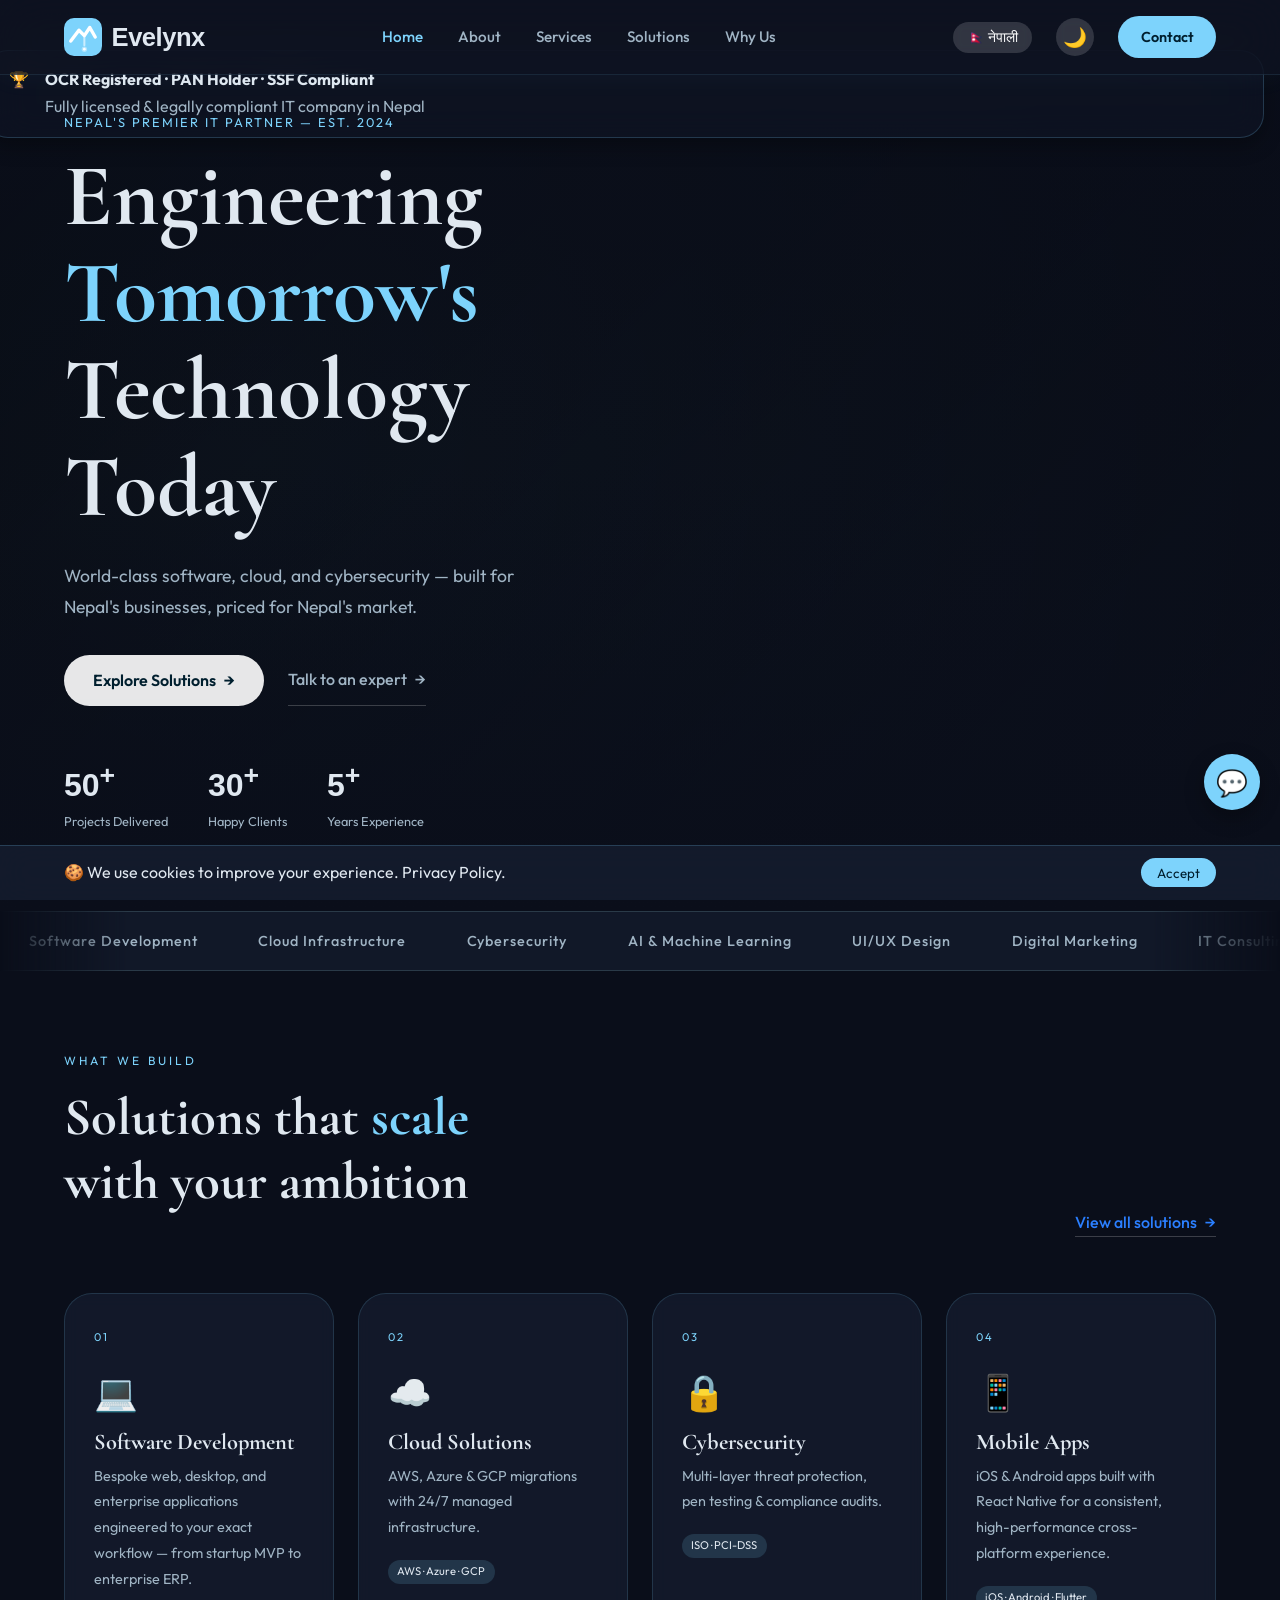
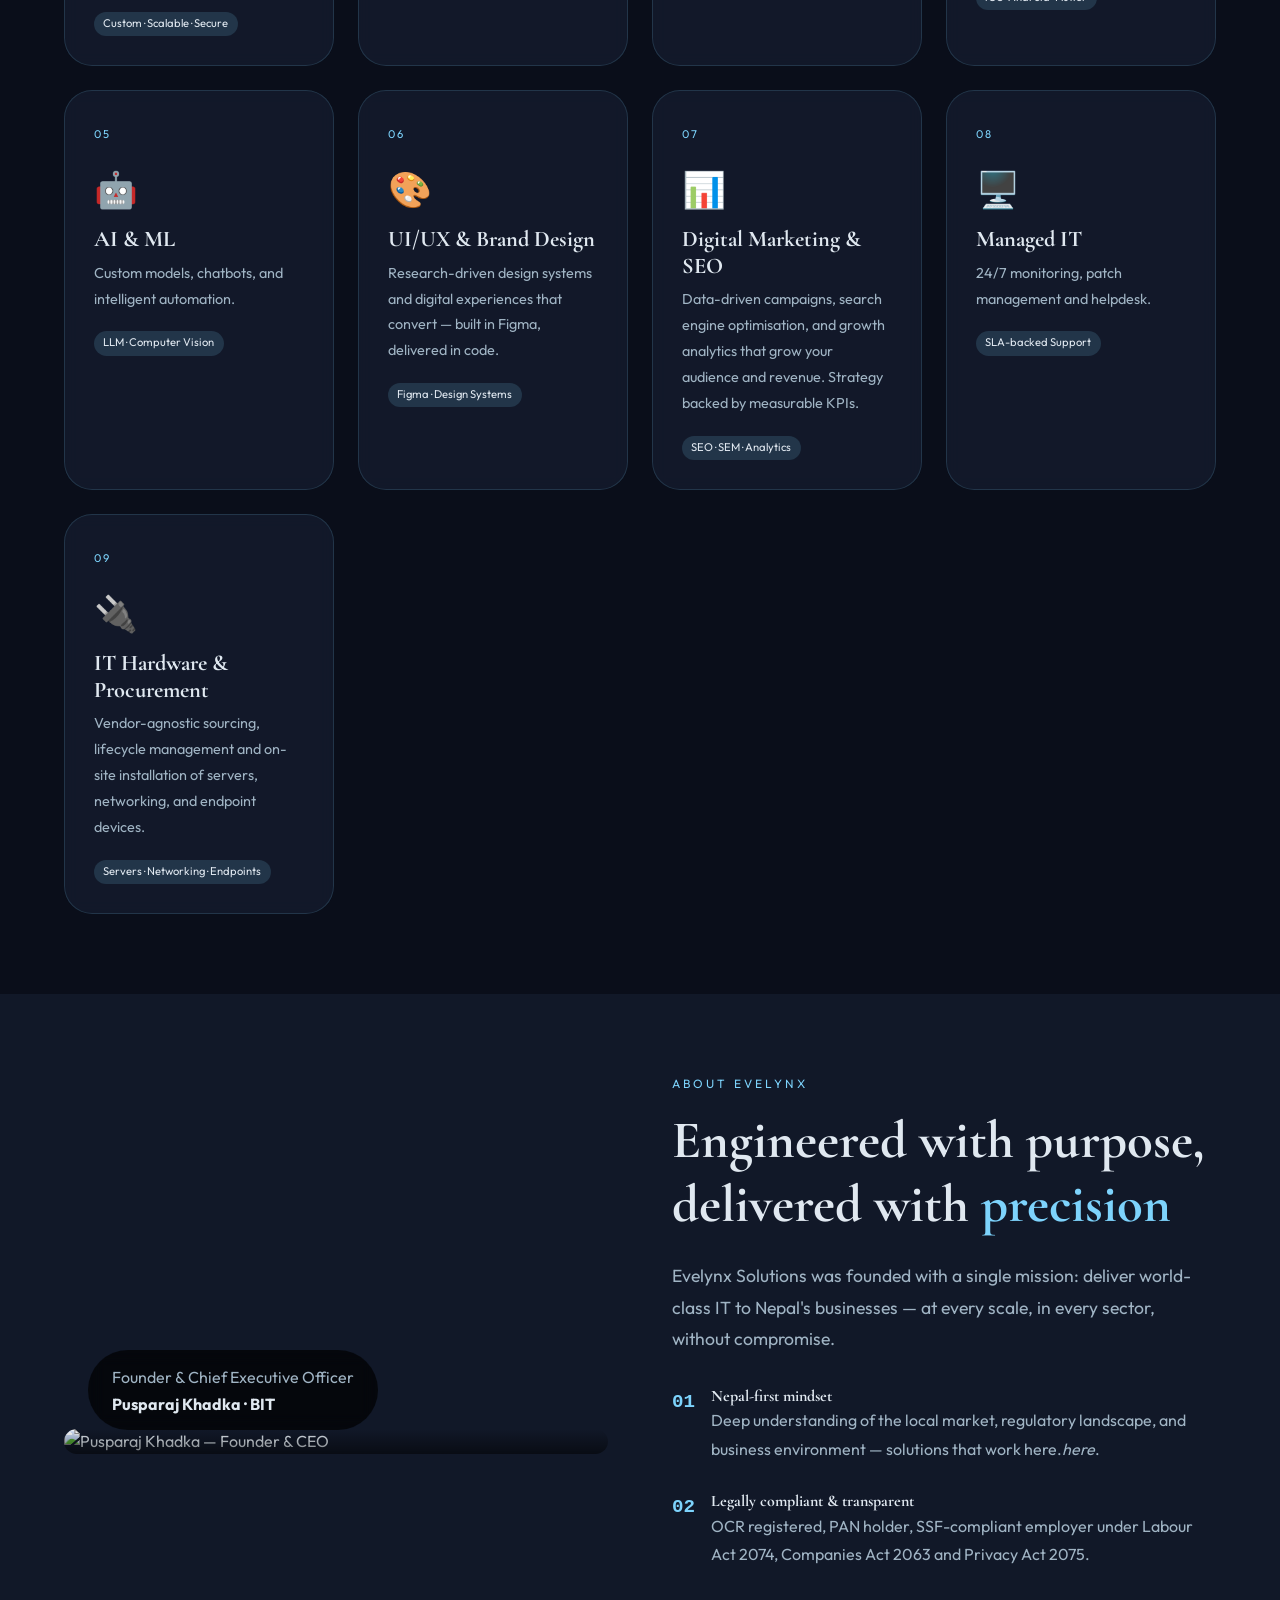
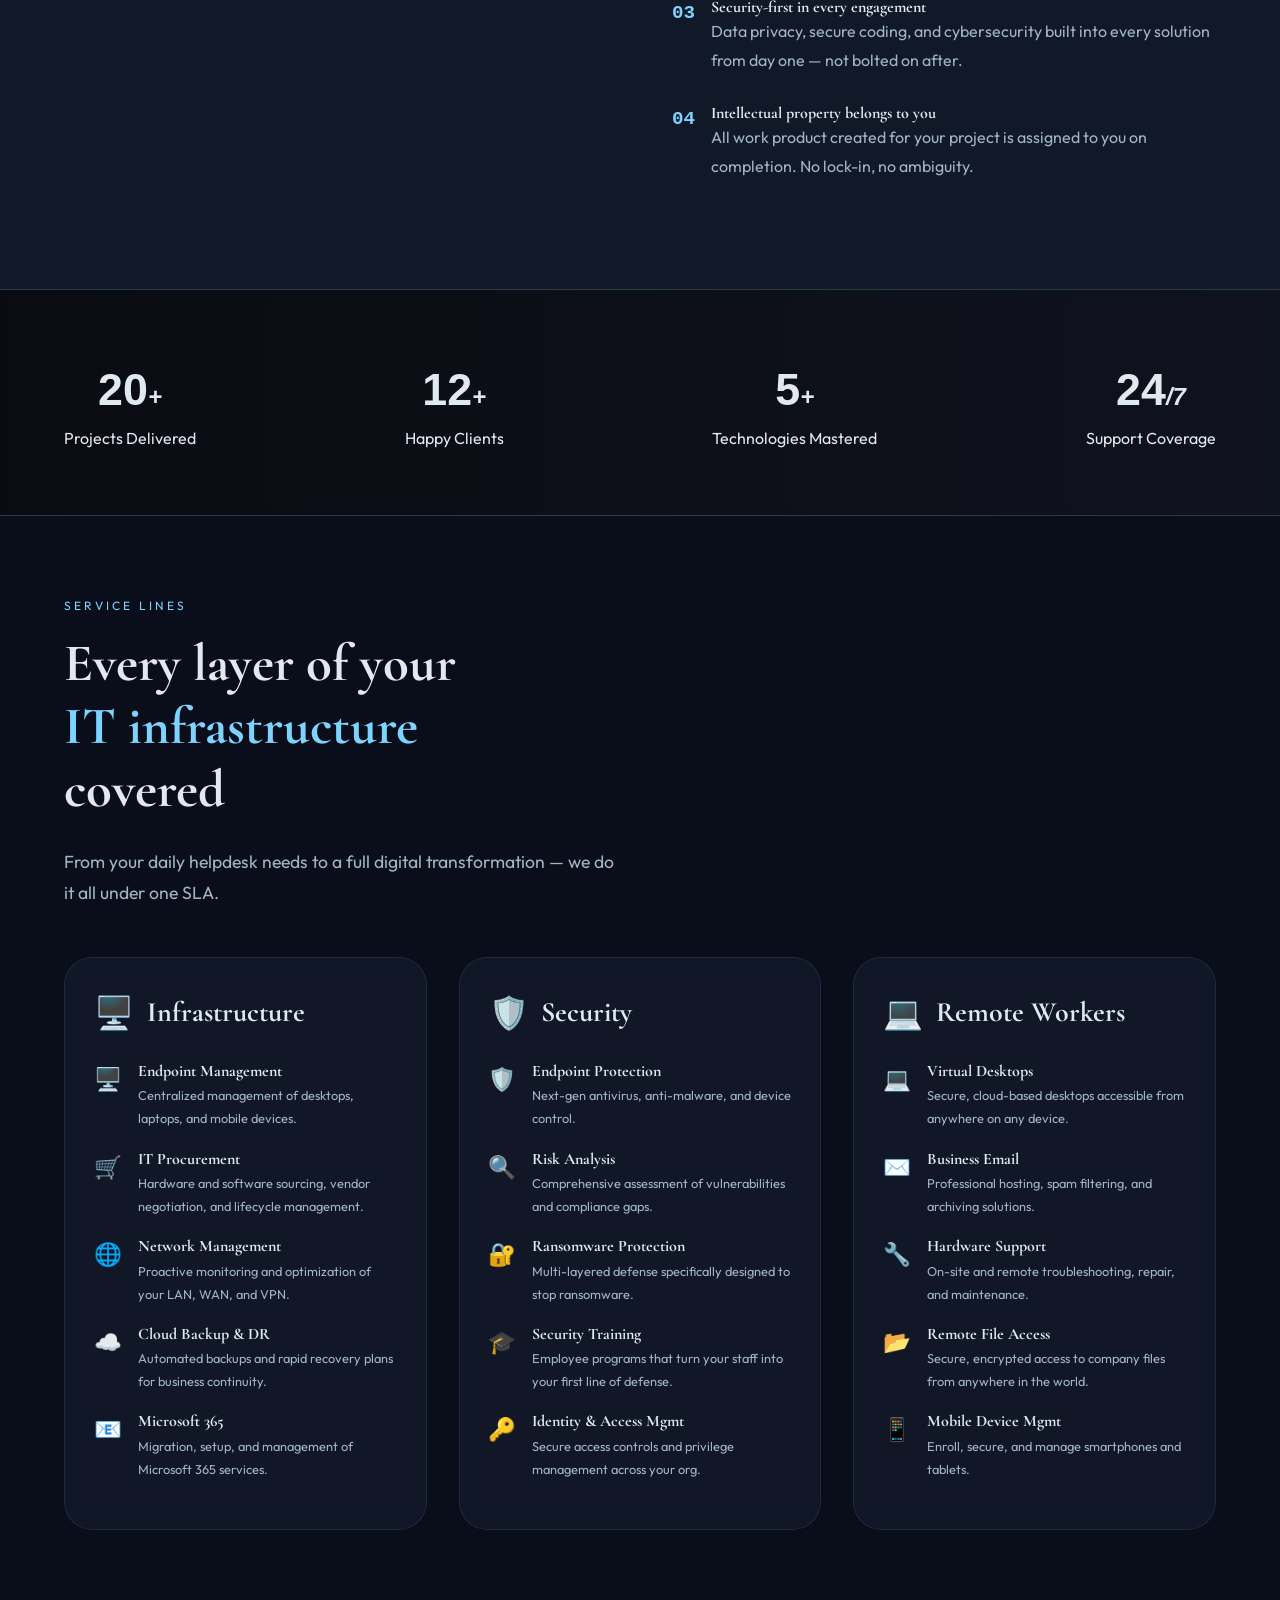
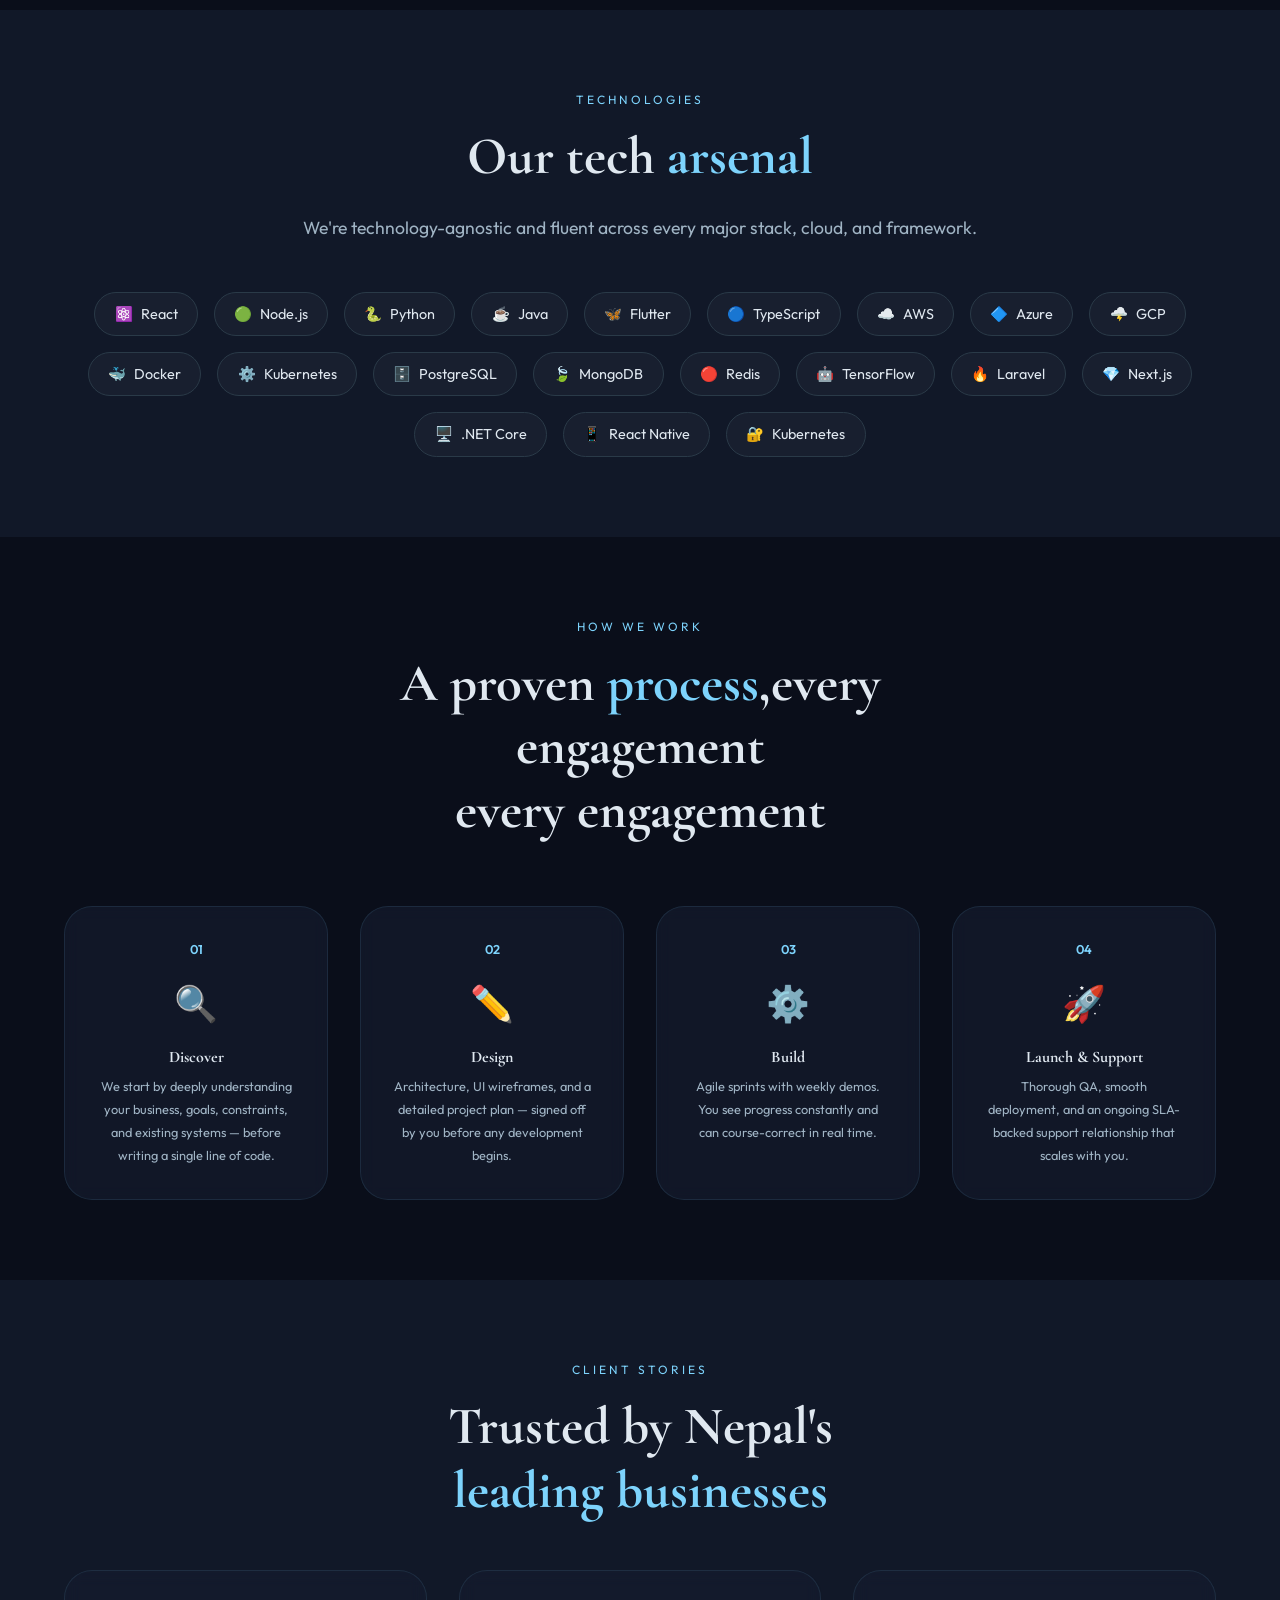
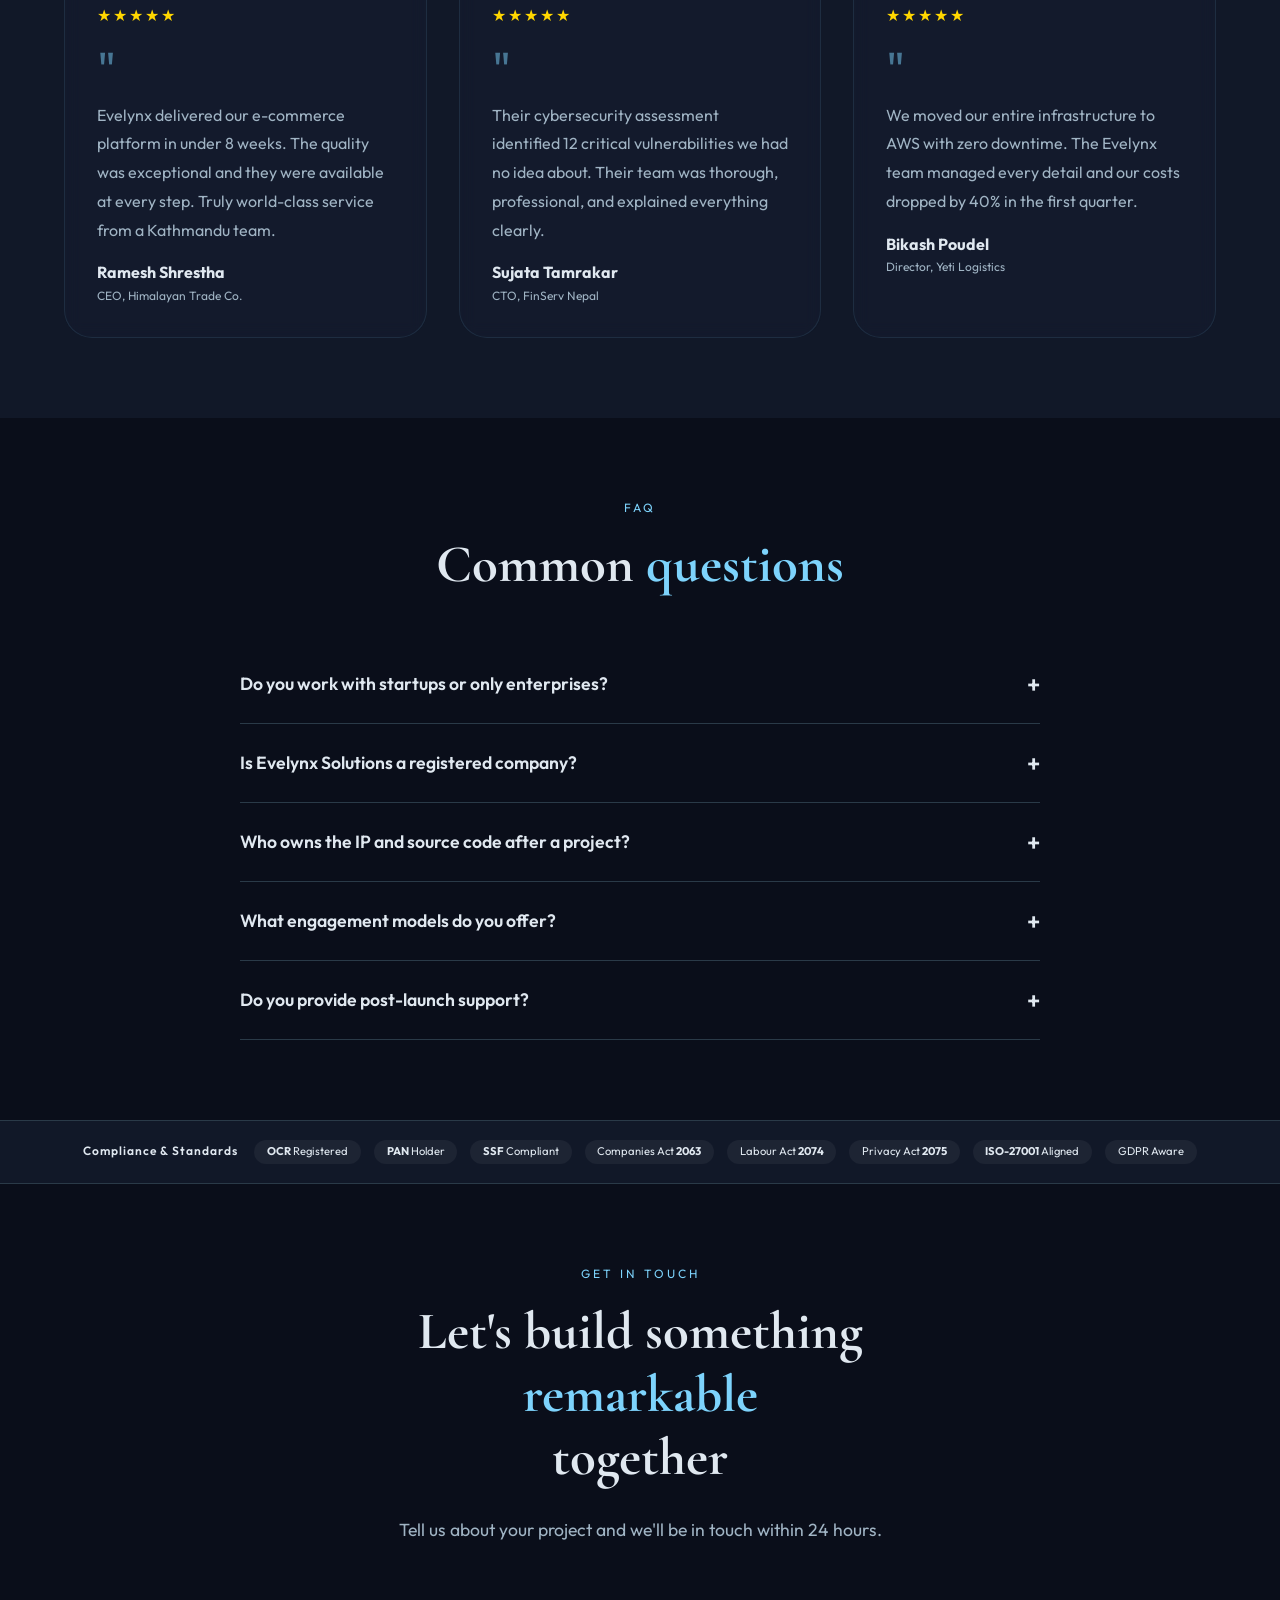
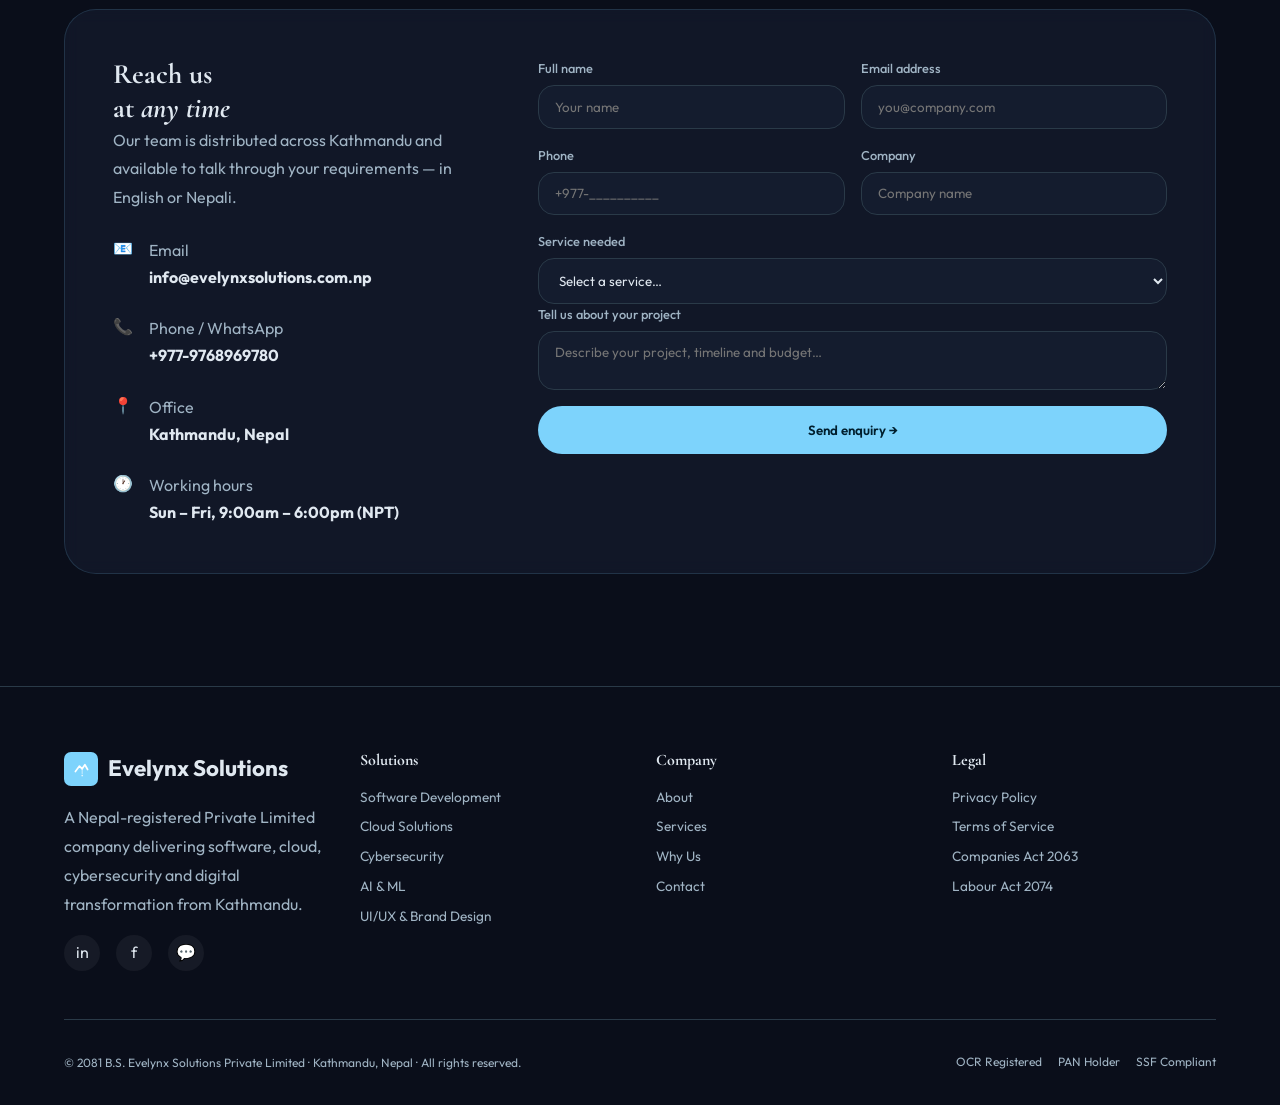
==== commit 0f279e53: "backgound upgrade" ====
--- a/index.html
+++ b/index.html
@@ -75,7 +75,7 @@
       </div>
     </div>
   </div>
-  <div class="hero-right">
+  <div class="hero-bg">
     <img src="https://images.unsplash.com/photo-1451187580459-43490279c0fa?w=1200&q=80&auto=format&fit=crop" alt="Technology"/>
     <div class="hero-overlay"></div>
     <div class="hero-badge">
--- a/styles.css
+++ b/styles.css
@@ -1,16 +1,27 @@
-/* ═══════════════════════════════════════════════
-   EVELYNX SOLUTIONS — GLOBAL STYLES
-   Version 2.0 (Refined)
-═══════════════════════════════════════════════ */
-
-/* ── RESET & BASE ── */
-* {
-  margin: 0;
-  padding: 0;
-  box-sizing: border-box;
-}
-
+/* ================================
+   EVELYNX SOLUTIONS — GLASSMORPHIC DESIGN
+   Legacy class structure preserved
+   ================================ */
+
+/* ----- GLOBAL VARIABLES (New Glass Palette) ----- */
 :root {
+  /* Glassmorphism primary colors */
+  --primary: #7dd3fc;
+  --primary-dark: #0e4d6e;
+  --primary-light: #c8eaff;
+  --secondary: #88b4cc;
+  --tertiary: #c8a0f0;
+  --background: #0a0e1a;
+  --surface: #0f1524;
+  --surface-container: #141c2e;
+  --surface-container-low: #111828;
+  --surface-container-high: #1a2438;
+  --on-surface: #e0e8f0;
+  --on-surface-variant: #a0b4c4;
+  --outline-variant: #2a3a48;
+  --error: #ff6b6b;
+  
+  /* Legacy fallbacks (for components that still use them) */
   --bg-dark: #0a0c10;
   --bg-alt: #111317;
   --card-bg: #1a1d24;
@@ -23,54 +34,75 @@
   --border-light: rgba(255, 255, 255, 0.08);
   --shadow-sm: 0 8px 20px rgba(0, 0, 0, 0.3);
   --transition: all 0.3s ease;
-}
-
+  --transition-short: 150ms cubic-bezier(0.4, 0, 0.2, 1);
+  --transition-medium: 300ms cubic-bezier(0.4, 0, 0.2, 1);
+  --transition-long: 500ms cubic-bezier(0.4, 0, 0.2, 1);
+}
+
+/* ----- RESET & BASE ----- */
+* {
+  margin: 0;
+  padding: 0;
+  box-sizing: border-box;
+}
+html {
+  scroll-behavior: smooth;
+}
 body {
-  background-color: var(--bg-dark);
-  color: var(--text-primary);
-  font-family: 'Outfit', sans-serif;
-  line-height: 1.5;
+  font-family: 'Inter', 'Outfit', -apple-system, BlinkMacSystemFont, 'Segoe UI', sans-serif;
+  background-color: var(--background);
+  color: var(--on-surface);
+  line-height: 1.6;
   overflow-x: hidden;
 }
-
 h1, h2, h3, h4, h5, h6 {
-  font-family: 'Cormorant Garamond', serif;
-  font-weight: 600;
-  letter-spacing: -0.02em;
-}
-
-img {
-  max-width: 100%;
-  height: auto;
-  display: block;
-}
-
-a {
-  text-decoration: none;
-  color: inherit;
-}
-
-button {
-  background: none;
-  border: none;
-  cursor: pointer;
-  font-family: inherit;
-}
-
-/* ── PROGRESS BAR ── */
+  font-family: 'Inter', 'Cormorant Garamond', serif;
+  font-weight: 700;
+  line-height: 1.2;
+}
+h1 { font-size: clamp(2rem, 5vw, 3.5rem); }
+h2 { font-size: clamp(1.75rem, 4vw, 2.5rem); }
+h3 { font-size: clamp(1.25rem, 3vw, 1.75rem); }
+p { color: var(--on-surface-variant); line-height: 1.8; }
+a { text-decoration: none; color: inherit; }
+button { background: none; border: none; cursor: pointer; font-family: inherit; }
+
+/* Custom scrollbar */
+::-webkit-scrollbar { width: 8px; }
+::-webkit-scrollbar-track { background: var(--surface); }
+::-webkit-scrollbar-thumb { background: var(--primary); border-radius: 4px; }
+::-webkit-scrollbar-thumb:hover { background: var(--secondary); }
+
+/* ----- GLASSMORPHISM CORE EFFECTS ----- */
+.glass-card {
+  background: rgba(15, 21, 36, 0.6);
+  backdrop-filter: blur(16px);
+  border: 1px solid rgba(125, 211, 252, 0.1);
+  border-radius: 1rem;
+}
+.glass-card-elevated {
+  background: rgba(15, 21, 36, 0.75);
+  backdrop-filter: blur(24px);
+  border: 1px solid rgba(125, 211, 252, 0.2);
+  border-radius: 1.5rem;
+}
+.glow-subtle { box-shadow: 0 0 30px rgba(125, 211, 252, 0.05); }
+.glow-medium { box-shadow: 0 0 50px rgba(125, 211, 252, 0.1); }
+
+/* ----- PROGRESS BAR (glass style) ----- */
 #prog {
   position: fixed;
   top: 0;
   left: 0;
   height: 3px;
-  background: var(--blue);
+  background: var(--primary);
   width: 0%;
   z-index: 1000;
   transition: width 0.1s linear;
-  box-shadow: 0 0 6px var(--blue);
-}
-
-/* ── NAVIGATION ── */
+  box-shadow: 0 0 6px var(--primary);
+}
+
+/* ----- NAVIGATION (Glass) ----- */
 .nav {
   position: fixed;
   top: 0;
@@ -82,67 +114,54 @@
   padding: 1rem 5%;
   z-index: 100;
   transition: var(--transition);
-  backdrop-filter: blur(0);
-  background: transparent;
-}
-
+  background: rgba(15, 21, 36, 0.6);
+  backdrop-filter: blur(24px);
+  border-bottom: 1px solid rgba(125, 211, 252, 0.1);
+  box-shadow: 0 0 30px rgba(125, 211, 252, 0.05);
+}
 .nav.bg {
-  background: rgba(10, 12, 16, 0.92);
+  background: rgba(10, 12, 16, 0.85);
   backdrop-filter: blur(12px);
-  border-bottom: 1px solid var(--border-light);
-  padding: 0.7rem 5%;
-}
-
+  border-bottom: 1px solid rgba(125, 211, 252, 0.2);
+}
 .nav-logo {
   display: flex;
   align-items: center;
   gap: 0.6rem;
-  font-family: 'Cormorant Garamond', serif;
+  font-family: 'Inter', sans-serif;
   font-size: 1.6rem;
   font-weight: 700;
   letter-spacing: -0.02em;
 }
-
 .nav-logo-mark {
   width: 38px;
   height: 38px;
-  background: var(--blue);
+  background: var(--primary);
   border-radius: 10px;
   display: flex;
   align-items: center;
   justify-content: center;
   transition: transform 0.2s;
 }
-
-.nav-logo-mark svg {
-  width: 22px;
-  height: 22px;
-}
-
 .nav-links {
   display: flex;
   gap: 2.2rem;
 }
-
 .nav-links a {
   font-weight: 500;
   font-size: 0.95rem;
   transition: var(--transition);
-  color: var(--text-secondary);
-}
-
+  color: var(--on-surface-variant);
+}
 .nav-links a:hover,
 .nav-links a.active {
-  color: var(--blue);
-}
-
+  color: var(--primary);
+}
 .nav-right {
   display: flex;
   align-items: center;
   gap: 1.5rem;
 }
-
-/* Language and theme toggle buttons */
 .nav-lang,
 .theme-toggle {
   background: rgba(255, 255, 255, 0.15);
@@ -156,7 +175,6 @@
   cursor: pointer;
   backdrop-filter: blur(4px);
 }
-
 .theme-toggle {
   width: 38px;
   height: 38px;
@@ -166,27 +184,24 @@
   justify-content: center;
   font-size: 1.2rem;
 }
-
 .nav-lang:hover,
 .theme-toggle:hover {
   background: rgba(255, 255, 255, 0.3);
   transform: translateY(-2px);
 }
-
 .nav-cta {
-  background: var(--blue);
+  background: var(--primary);
   padding: 0.6rem 1.4rem;
   border-radius: 40px;
   font-weight: 600;
   font-size: 0.9rem;
   transition: var(--transition);
-}
-
+  color: #001f2e;
+}
 .nav-cta:hover {
-  background: var(--blue-dark);
+  background: var(--secondary);
   transform: translateY(-2px);
 }
-
 .nav-ham {
   display: none;
   flex-direction: column;
@@ -197,7 +212,6 @@
   justify-content: center;
   align-items: center;
 }
-
 .nav-ham span {
   display: block;
   width: 24px;
@@ -205,18 +219,17 @@
   background: white;
   transition: 0.2s;
 }
-
 .nav-ham.open span:nth-child(1) { transform: translateY(8px) rotate(45deg); }
 .nav-ham.open span:nth-child(2) { opacity: 0; }
 .nav-ham.open span:nth-child(3) { transform: translateY(-8px) rotate(-45deg); }
-
 .mob-menu {
   position: fixed;
   top: 0;
   left: 0;
   width: 100%;
   height: 100%;
-  background: var(--bg-dark);
+  background: rgba(10, 12, 16, 0.98);
+  backdrop-filter: blur(20px);
   z-index: 99;
   display: flex;
   flex-direction: column;
@@ -225,21 +238,15 @@
   gap: 2rem;
   transform: translateX(100%);
   transition: transform 0.3s cubic-bezier(0.2, 0.9, 0.4, 1.1);
-  backdrop-filter: blur(20px);
-  background: rgba(10, 12, 16, 0.98);
-}
-
-.mob-menu.vis {
-  transform: translateX(0);
-}
-
+}
+.mob-menu.vis { transform: translateX(0); }
 .mob-menu a {
   font-size: 1.8rem;
-  font-family: 'Cormorant Garamond', serif;
+  font-family: 'Inter', sans-serif;
   font-weight: 500;
 }
 
-/* ── HERO SECTION ── */
+/* ----- HERO SECTION (Glass + Radial Glow + Background Image Support) ----- */
 .hero {
   min-height: 100vh;
   display: flex;
@@ -247,48 +254,43 @@
   justify-content: space-between;
   padding: 7rem 5% 5rem;
   gap: 3rem;
-}
-
-.hero-left {
-  flex: 1.2;
-}
-
+  position: relative;
+  overflow: hidden;
+  background: radial-gradient(circle at 20% 50%, rgba(125, 211, 252, 0.05), transparent);
+}
+.hero-left { flex: 1.2; }
 .hero-eyebrow {
   font-size: 0.8rem;
   text-transform: uppercase;
   letter-spacing: 2px;
-  color: var(--blue);
+  color: var(--primary);
   margin-bottom: 1rem;
 }
-
 .hero-h1 {
   font-size: clamp(3rem, 8vw, 5.5rem);
   line-height: 1.1;
   margin-bottom: 1.5rem;
 }
-
 .hero-h1 em {
   font-style: normal;
-  color: var(--blue);
-}
-
+  color: var(--primary);
+}
 .hero-p {
   font-size: 1.1rem;
-  color: var(--text-secondary);
+  color: var(--on-surface-variant);
   max-width: 500px;
   margin-bottom: 2rem;
 }
-
 .hero-actions {
   display: flex;
   gap: 1.5rem;
   flex-wrap: wrap;
   margin-bottom: 3rem;
 }
-
 .btn-dark {
-  background: white;
-  color: black;
+  background: rgba(255, 255, 255, 0.9);
+  backdrop-filter: blur(4px);
+  color: #001f2e;
   padding: 0.8rem 1.8rem;
   border-radius: 40px;
   font-weight: 600;
@@ -297,200 +299,212 @@
   align-items: center;
   gap: 8px;
 }
-
 .btn-dark:hover {
-  background: var(--blue);
-  color: white;
+  background: var(--primary);
   transform: translateY(-3px);
 }
-
 .btn-text {
-  color: var(--text-secondary);
+  color: var(--on-surface-variant);
   font-weight: 500;
   display: inline-flex;
   align-items: center;
   gap: 8px;
-  border-bottom: 1px solid var(--border-light);
+  border-bottom: 1px solid rgba(255,255,255,0.2);
   transition: var(--transition);
 }
-
 .btn-text:hover {
-  color: var(--blue);
-  border-color: var(--blue);
-}
-
+  color: var(--primary);
+  border-color: var(--primary);
+}
 .hero-stats {
   display: flex;
   gap: 2.5rem;
 }
-
 .stat-n {
   font-size: 2rem;
   font-weight: 700;
-  font-family: 'Outfit', sans-serif;
-}
-
+  font-family: 'Inter', sans-serif;
+}
 .stat-l {
   font-size: 0.8rem;
-  color: var(--text-muted);
-}
-
+  color: var(--on-surface-variant);
+}
 .hero-right {
   flex: 1;
   position: relative;
 }
-
 .hero-right img {
   border-radius: 32px;
   object-fit: cover;
   width: 100%;
   height: auto;
-  filter: grayscale(0.2) brightness(0.8);
-}
-
+  box-shadow: 0 20px 40px rgba(0, 0, 0, 0.3);
+  border: 1px solid rgba(125, 211, 252, 0.2);
+}
 .hero-overlay {
   position: absolute;
   inset: 0;
   background: linear-gradient(135deg, rgba(0,0,0,0.4), transparent);
   border-radius: 32px;
 }
-
 .hero-badge {
   position: absolute;
   bottom: -1.5rem;
   left: -1rem;
-  background: var(--card-bg);
-  backdrop-filter: blur(8px);
+  background: rgba(15, 21, 36, 0.7);
+  backdrop-filter: blur(16px);
+  border: 1px solid rgba(125, 211, 252, 0.2);
+  border-radius: 24px;
   padding: 1rem 1.5rem;
-  border-radius: 24px;
   display: flex;
   gap: 1rem;
-  border: 1px solid var(--border-light);
   box-shadow: var(--shadow-sm);
 }
 
-/* ── TICKER ── */
+/* Full hero background image (optional, add <div class="hero-bg"> in HTML) */
+.hero-bg {
+  position: absolute;
+  top: 0;
+  left: 0;
+  width: 100%;
+  height: 100%;
+  z-index: 0;
+}
+.hero-bg img {
+  width: 100%;
+  height: 100%;
+  object-fit: cover;
+  opacity: 0.35;
+  filter: brightness(0.75);
+}
+.hero-bg::after {
+  content: '';
+  position: absolute;
+  inset: 0;
+  background: linear-gradient(to bottom, var(--background), transparent, var(--background));
+  pointer-events: none;
+}
+.hero-left,
+.hero-right,
+.hero-stats,
+.hero-actions,
+.hero-badge {
+  position: relative;
+  z-index: 2;
+}
+
+/* ----- TICKER (Marquee effect) ----- */
 .ticker-wrap {
-  background: var(--bg-alt);
+  background: var(--surface-container-low);
   padding: 1rem 0;
-  border-top: 1px solid var(--border-light);
-  border-bottom: 1px solid var(--border-light);
+  border-top: 1px solid var(--outline-variant);
+  border-bottom: 1px solid var(--outline-variant);
   overflow: hidden;
   white-space: nowrap;
-}
-
+  mask-image: linear-gradient(to right, transparent, black 10%, black 90%, transparent);
+}
 .ticker {
   display: inline-block;
   animation: ticker 28s linear infinite;
 }
-
 .ticker-item {
   display: inline-block;
   margin: 0 1.8rem;
   font-weight: 500;
-  color: var(--text-secondary);
+  color: var(--on-surface-variant);
   font-size: 0.9rem;
   letter-spacing: 1px;
 }
-
 @keyframes ticker {
   0% { transform: translateX(0); }
   100% { transform: translateX(-50%); }
 }
 
-/* ── SECTIONS COMMON ── */
+/* ----- COMMON SECTIONS ----- */
 .sec {
   padding: 5rem 5%;
 }
-
 .sec-alt {
-  background: var(--bg-alt);
-}
-
+  background: var(--surface-container-low);
+}
 .eyebrow {
   font-size: 0.75rem;
   text-transform: uppercase;
   letter-spacing: 3px;
-  color: var(--blue);
+  color: var(--primary);
   margin-bottom: 1rem;
 }
-
-.eyebrow-center {
-  text-align: center;
-}
-
+.eyebrow-center { text-align: center; }
 .sec-h {
   font-size: clamp(2rem, 5vw, 3.3rem);
   line-height: 1.2;
   margin-bottom: 1.5rem;
 }
-
 .sec-h em {
-  color: var(--blue);
+  color: var(--primary);
   font-style: normal;
 }
-
 .sec-sub {
-  color: var(--text-secondary);
+  color: var(--on-surface-variant);
   font-size: 1.1rem;
 }
 
-/* ── BENTO GRID (solutions) ── */
+/* ----- BENTO GRID (Glass cards) ----- */
 .bento {
   display: grid;
   grid-template-columns: repeat(4, 1fr);
   gap: 1.5rem;
   margin-top: 2rem;
 }
-
 .bento-cell {
-  background: var(--card-bg);
+  background: rgba(20, 28, 46, 0.8);
+  backdrop-filter: blur(8px);
+  border: 1px solid rgba(125, 211, 252, 0.15);
   border-radius: 28px;
   padding: 1.8rem;
   transition: var(--transition);
-  border: 1px solid var(--border-light);
-}
-
+}
 .bento-cell:hover {
   transform: translateY(-6px);
-  border-color: rgba(43, 127, 255, 0.4);
+  border-color: rgba(125, 211, 252, 0.4);
+  background: rgba(20, 28, 46, 0.95);
   box-shadow: 0 20px 30px -12px rgba(0,0,0,0.4);
 }
-
-.b1 { grid-column: span 2; background: linear-gradient(135deg, #131720, #0a0c10); }
-.b2, .b3, .b5 { background: var(--card-bg); }
-.b4, .b6, .b7, .b8, .b9 { background: var(--card-bg); }
-.bento-num { font-size: 0.7rem; color: var(--blue); letter-spacing: 2px; }
+/* Force all bento cells (including .b1.dark) to use same glass background */
+.bento-cell.b1,
+.bento-cell.b1.dark,
+.bento-cell.b1.blue {
+  background: rgba(20, 28, 46, 0.8) !important;
+  backdrop-filter: blur(8px);
+  border: 1px solid rgba(125, 211, 252, 0.15);
+}
+.bento-num { font-size: 0.7rem; color: var(--primary); letter-spacing: 2px; }
 .bento-ico { font-size: 2.2rem; margin: 1rem 0 0.5rem; }
 .bento-h { font-size: 1.4rem; margin-bottom: 0.5rem; }
-.bento-p { font-size: 0.9rem; color: var(--text-secondary); margin-bottom: 1rem; }
-.bento-tag { font-size: 0.7rem; background: rgba(43,127,255,0.15); padding: 0.2rem 0.6rem; border-radius: 40px; display: inline-block; }
-
-/* ── ABOUT GRID ── */
+.bento-p { font-size: 0.9rem; color: var(--on-surface-variant); margin-bottom: 1rem; }
+.bento-tag { font-size: 0.7rem; background: rgba(125,211,252,0.15); padding: 0.2rem 0.6rem; border-radius: 40px; display: inline-block; }
+
+/* ----- ABOUT GRID ----- */
 .about-grid {
   display: flex;
   gap: 4rem;
   align-items: center;
   flex-wrap: wrap;
 }
-
 .about-img {
   flex: 1;
   position: relative;
 }
-
 .about-img img {
   border-radius: 32px;
   width: 100%;
 }
-
 .about-img-overlay {
   position: absolute;
   inset: 0;
   background: linear-gradient(0deg, rgba(0,0,0,0.5), transparent);
   border-radius: 32px;
 }
-
 .about-img-badge {
   position: absolute;
   bottom: 1.5rem;
@@ -500,75 +514,59 @@
   padding: 0.8rem 1.5rem;
   border-radius: 60px;
 }
-
-.about-content {
-  flex: 1;
-}
-
-.about-list {
-  margin-top: 2rem;
-}
-
+.about-content { flex: 1; }
+.about-list { margin-top: 2rem; }
 .about-item {
   display: flex;
   gap: 1rem;
   margin-bottom: 1.8rem;
 }
-
 .about-item-n {
   font-size: 1.2rem;
   font-weight: 700;
-  color: var(--blue);
+  color: var(--primary);
   font-family: monospace;
 }
 
-/* ── STATS STRIP ── */
+/* ----- STATS STRIP (Glass look) ----- */
 .stats-row {
   display: flex;
   justify-content: space-between;
   flex-wrap: wrap;
   padding: 4rem 5%;
-  background: linear-gradient(90deg, #0a0c10, #11151f);
-  border-top: 1px solid var(--border-light);
-  border-bottom: 1px solid var(--border-light);
-}
-
-.stat-cell {
-  text-align: center;
-}
-
+  background: linear-gradient(90deg, rgba(10,12,16,0.8), rgba(17,21,31,0.8));
+  backdrop-filter: blur(8px);
+  border-top: 1px solid var(--outline-variant);
+  border-bottom: 1px solid var(--outline-variant);
+}
+.stat-cell { text-align: center; }
 .stat-big {
   font-size: 2.8rem;
   font-weight: 700;
-  font-family: 'Outfit', sans-serif;
-}
-
-.stat-big em {
-  font-size: 1.5rem;
-}
-
-/* ── SERVICES COLUMNS ── */
+  font-family: 'Inter', sans-serif;
+}
+.stat-big em { font-size: 1.5rem; }
+
+/* ----- SERVICES COLUMNS (Glass) ----- */
 .svc-cols {
   display: grid;
   grid-template-columns: repeat(3, 1fr);
   gap: 2rem;
   margin-top: 3rem;
 }
-
 .svc-col {
-  background: var(--card-bg);
+  background: rgba(20, 28, 46, 0.7);
+  backdrop-filter: blur(8px);
+  border: 1px solid rgba(125, 211, 252, 0.1);
   border-radius: 28px;
   padding: 1.8rem;
-  border: 1px solid var(--border-light);
-}
-
+}
 .svc-col-head {
   display: flex;
   align-items: center;
   gap: 0.8rem;
   margin-bottom: 1.5rem;
 }
-
 .svc-col-head-ico { font-size: 2rem; }
 .svc-item {
   display: flex;
@@ -577,9 +575,9 @@
 }
 .svc-ico { font-size: 1.4rem; }
 .svc-item h4 { font-size: 1rem; margin-bottom: 0.2rem; }
-.svc-item p { font-size: 0.8rem; color: var(--text-muted); }
-
-/* ── TECH GRID ── */
+.svc-item p { font-size: 0.8rem; color: var(--on-surface-variant); }
+
+/* ----- TECH GRID ----- */
 .tech-grid {
   display: flex;
   flex-wrap: wrap;
@@ -589,7 +587,7 @@
 }
 .tech-item {
   background: rgba(255,255,255,0.03);
-  border: 1px solid var(--border-light);
+  border: 1px solid var(--outline-variant);
   padding: 0.6rem 1.2rem;
   border-radius: 60px;
   font-size: 0.9rem;
@@ -598,9 +596,9 @@
   gap: 8px;
   transition: var(--transition);
 }
-.tech-item:hover { background: var(--blue); border-color: var(--blue); }
-
-/* ── PROCESS STEPS ── */
+.tech-item:hover { background: var(--primary); color: #001f2e; border-color: var(--primary); }
+
+/* ----- PROCESS STEPS (Glass) ----- */
 .process-steps {
   display: flex;
   flex-wrap: wrap;
@@ -609,19 +607,20 @@
   justify-content: center;
 }
 .step {
-  background: var(--card-bg);
+  background: rgba(20, 28, 46, 0.7);
+  backdrop-filter: blur(8px);
+  border: 1px solid rgba(125, 211, 252, 0.1);
   border-radius: 28px;
   padding: 2rem;
   flex: 1 1 200px;
   text-align: center;
-  border: 1px solid var(--border-light);
-}
-.step-n { font-size: 0.8rem; color: var(--blue); font-weight: 600; }
+}
+.step-n { font-size: 0.8rem; color: var(--primary); font-weight: 600; }
 .step-ico { font-size: 2.2rem; margin: 1rem 0; }
 .step h4 { margin-bottom: 0.5rem; }
-.step p { font-size: 0.8rem; color: var(--text-muted); }
-
-/* ── TESTIMONIALS ── */
+.step p { font-size: 0.8rem; color: var(--on-surface-variant); }
+
+/* ----- TESTIMONIALS (Glass) ----- */
 .testi-grid {
   display: grid;
   grid-template-columns: repeat(auto-fit, minmax(280px, 1fr));
@@ -629,25 +628,26 @@
   margin-top: 3rem;
 }
 .testi-card {
-  background: var(--card-bg);
+  background: rgba(20, 28, 46, 0.7);
+  backdrop-filter: blur(8px);
+  border: 1px solid rgba(125, 211, 252, 0.1);
   border-radius: 28px;
   padding: 2rem;
-  border: 1px solid var(--border-light);
   transition: var(--transition);
 }
-.testi-card:hover { transform: translateY(-6px); border-color: var(--blue-glow); }
+.testi-card:hover { transform: translateY(-6px); border-color: var(--primary); }
 .testi-stars { color: gold; margin-bottom: 1rem; letter-spacing: 2px; }
-.testi-quote { font-size: 3rem; line-height: 1; color: var(--blue); opacity: 0.5; margin-bottom: 0.5rem; }
+.testi-quote { font-size: 3rem; line-height: 1; color: var(--primary); opacity: 0.5; margin-bottom: 0.5rem; }
 .testi-author { font-weight: 700; margin-top: 1rem; }
-.testi-role { font-size: 0.75rem; color: var(--text-muted); }
-
-/* ── FAQ ── */
+.testi-role { font-size: 0.75rem; color: var(--on-surface-variant); }
+
+/* ----- FAQ (Glass friendly) ----- */
 .faq-list {
   max-width: 800px;
   margin: 3rem auto 0;
 }
 .faq-item {
-  border-bottom: 1px solid var(--border-light);
+  border-bottom: 1px solid var(--outline-variant);
   padding: 0.5rem 0;
 }
 .faq-btn {
@@ -659,39 +659,32 @@
   display: flex;
   justify-content: space-between;
   align-items: center;
-  color: #e0e0e0;
+  color: var(--on-surface);
   background: transparent;
   cursor: pointer;
 }
-.faq-btn:hover {
-  color: #ffffff;
-}
+.faq-btn:hover { color: var(--primary); }
 .faq-plus {
   font-size: 1.5rem;
   transition: 0.2s;
-  color: #e0e0e0;
-}
-.faq-item.open .faq-plus { 
-  transform: rotate(45deg); 
-}
+  color: var(--on-surface);
+}
+.faq-item.open .faq-plus { transform: rotate(45deg); }
 .faq-body {
   max-height: 0;
   overflow: hidden;
   transition: max-height 0.4s ease;
-  color: #b0b0b0;
+  color: var(--on-surface-variant);
   padding: 0 0.5rem;
 }
-.faq-item.open .faq-body { 
-  max-height: 200px; 
-  padding-bottom: 1rem; 
-}
-
-/* ── NSIC STRIP ── */
+.faq-item.open .faq-body { max-height: 200px; padding-bottom: 1rem; }
+
+/* ----- NSIC STRIP (Glass) ----- */
 .nsic-strip {
-  background: var(--bg-alt);
+  background: var(--surface-container-low);
   padding: 1.2rem 5%;
-  border-top: 1px solid var(--border-light);
-  border-bottom: 1px solid var(--border-light);
+  border-top: 1px solid var(--outline-variant);
+  border-bottom: 1px solid var(--outline-variant);
 }
 .nsic-inner {
   display: flex;
@@ -717,15 +710,16 @@
   font-size: 0.7rem;
 }
 
-/* ── CONTACT SECTION ── */
+/* ----- CONTACT SECTION (Glass) ----- */
 .contact-wrap {
   display: flex;
   gap: 3rem;
   flex-wrap: wrap;
-  background: var(--card-bg);
+  background: rgba(20, 28, 46, 0.7);
+  backdrop-filter: blur(8px);
+  border: 1px solid rgba(125, 211, 252, 0.15);
   border-radius: 32px;
   padding: 3rem;
-  border: 1px solid var(--border-light);
 }
 .contact-left { flex: 1.2; }
 .contact-right { flex: 2; }
@@ -746,17 +740,23 @@
   flex-direction: column;
   gap: 0.4rem;
 }
-.form-group label { font-size: 0.8rem; font-weight: 500; }
+.form-group label { font-size: 0.8rem; font-weight: 500; color: var(--on-surface-variant); }
 .form-group input, .form-group select, .form-group textarea {
-  background: rgba(255,255,255,0.05);
-  border: 1px solid var(--border-light);
+  background: var(--surface-container);
+  border: 1px solid var(--outline-variant);
   padding: 0.8rem 1rem;
   border-radius: 16px;
-  color: white;
+  color: var(--on-surface);
   font-family: inherit;
 }
+.form-group input:focus, .form-group select:focus, .form-group textarea:focus {
+  outline: none;
+  border-color: var(--primary);
+  box-shadow: 0 0 0 3px rgba(125,211,252,0.1);
+}
 .form-submit {
-  background: var(--blue);
+  background: var(--primary);
+  color: #001f2e;
   width: 100%;
   padding: 1rem;
   border-radius: 40px;
@@ -764,7 +764,7 @@
   margin-top: 1rem;
   transition: var(--transition);
 }
-.form-submit:hover { background: var(--blue-dark); }
+.form-submit:hover { background: var(--secondary); }
 .form-msg {
   display: none;
   margin-top: 1rem;
@@ -772,11 +772,12 @@
   color: #4caf50;
 }
 
-/* ── FOOTER ── */
+/* ----- FOOTER (Glass) ----- */
 .footer {
-  background: #050608;
+  background: var(--surface-container-lowest);
   padding: 4rem 5% 2rem;
   margin-top: 2rem;
+  border-top: 1px solid var(--outline-variant);
 }
 .footer-top {
   display: grid;
@@ -811,31 +812,31 @@
 }
 .footer-col a {
   display: block;
-  color: var(--text-muted);
+  color: var(--on-surface-variant);
   font-size: 0.85rem;
   margin-bottom: 0.5rem;
   transition: var(--transition);
 }
-.footer-col a:hover { color: var(--blue); }
+.footer-col a:hover { color: var(--primary); }
 .footer-bottom {
-  border-top: 1px solid var(--border-light);
+  border-top: 1px solid var(--outline-variant);
   margin-top: 3rem;
   padding-top: 2rem;
   display: flex;
   justify-content: space-between;
   flex-wrap: wrap;
   font-size: 0.75rem;
-  color: var(--text-muted);
+  color: var(--on-surface-variant);
 }
 .footer-tags { display: flex; gap: 1rem; }
 
-/* ── FLOATING ELEMENTS ── */
+/* ----- FLOATING ELEMENTS (Glass) ----- */
 .mob-call {
   display: none;
   position: fixed;
   bottom: 20px;
   left: 20px;
-  background: var(--blue);
+  background: var(--primary);
   padding: 0.7rem 1rem;
   border-radius: 60px;
   font-size: 0.8rem;
@@ -847,7 +848,7 @@
   position: fixed;
   bottom: 20px;
   right: 20px;
-  background: var(--blue);
+  background: var(--primary);
   width: 44px;
   height: 44px;
   border-radius: 50%;
@@ -865,7 +866,7 @@
   z-index: 95;
 }
 .chat-float-btn {
-  background: var(--blue);
+  background: var(--primary);
   width: 56px;
   height: 56px;
   border-radius: 50%;
@@ -876,14 +877,15 @@
   position: absolute;
   bottom: 70px;
   right: 0;
-  background: var(--card-bg);
+  background: rgba(20, 28, 46, 0.9);
+  backdrop-filter: blur(16px);
+  border: 1px solid rgba(125, 211, 252, 0.2);
+  border-radius: 20px;
   padding: 1rem;
-  border-radius: 20px;
   width: 220px;
   display: none;
   flex-direction: column;
   gap: 0.8rem;
-  border: 1px solid var(--border-light);
 }
 .chat-pop.vis { display: flex; }
 .cookie-bar {
@@ -891,7 +893,9 @@
   bottom: 0;
   left: 0;
   width: 100%;
-  background: #1a1d24;
+  background: rgba(20, 28, 46, 0.9);
+  backdrop-filter: blur(16px);
+  border-top: 1px solid rgba(125, 211, 252, 0.2);
   padding: 0.8rem 5%;
   display: flex;
   justify-content: space-between;
@@ -903,12 +907,13 @@
 }
 .cookie-bar.vis { transform: translateY(0); }
 .cookie-accept {
-  background: var(--blue);
+  background: var(--primary);
   padding: 0.4rem 1rem;
   border-radius: 40px;
-}
-
-/* ── SCROLL REVEAL EFFECTS ── */
+  color: #001f2e;
+}
+
+/* ----- SCROLL REVEAL (unchanged) ----- */
 .reveal {
   opacity: 0;
   transform: translateY(30px);
@@ -919,7 +924,7 @@
   transform: translateY(0);
 }
 
-/* ── RESPONSIVE ── */
+/* ----- RESPONSIVE (preserved) ----- */
 @media (max-width: 1024px) {
   .bento { grid-template-columns: repeat(2, 1fr); }
   .nav-links { display: none; }
@@ -937,204 +942,103 @@
   .contact-wrap { padding: 1.5rem; }
   .form-row { flex-direction: column; }
 }
-
-/* ==================== LIGHT MODE OVERRIDES ==================== */
+@media (max-width: 480px) {
+  .nav-logo { font-size: 1rem; }
+  .nav-logo-mark { width: 28px; height: 28px; }
+  .hero { padding: 2rem 0.75rem; min-height: 60vh; }
+  .bento-cell { padding: 1.5rem; }
+}
+
+/* ================================
+   LIGHT MODE OVERRIDES (Glass version)
+   ================================ */
 body.light-mode {
+  --background: #f5f7fc;
+  --surface: #ffffff;
+  --surface-container: #f0f2f5;
+  --surface-container-low: #e9ecef;
+  --surface-container-high: #ffffff;
+  --on-surface: #1a1f2e;
+  --on-surface-variant: #4a5568;
+  --outline-variant: #d0d5dd;
+  --border-light: rgba(0,0,0,0.1);
   --bg-dark: #f5f7fc;
   --bg-alt: #ffffff;
   --card-bg: #ffffff;
   --text-primary: #1a1f2e;
   --text-secondary: #4a5568;
   --text-muted: #718096;
-  --border-light: rgba(0,0,0,0.1);
-}
-
-/* Language & theme buttons in light mode */
+}
+body.light-mode .nav,
+body.light-mode .nav.bg {
+  background: rgba(245, 247, 252, 0.85) !important;
+  border-bottom-color: rgba(0, 0, 0, 0.08) !important;
+}
+body.light-mode .bento-cell,
+body.light-mode .svc-col,
+body.light-mode .step,
+body.light-mode .testi-card,
+body.light-mode .contact-wrap,
+body.light-mode .chat-pop,
+body.light-mode .cookie-bar {
+  background: rgba(255, 255, 255, 0.8) !important;
+  border-color: rgba(0, 0, 0, 0.08) !important;
+}
+body.light-mode .bento-cell.b1,
+body.light-mode .bento-cell.b1.dark {
+  background: rgba(255, 255, 255, 0.8) !important;
+  border: 1px solid rgba(0, 0, 0, 0.08);
+}
+body.light-mode .btn-dark {
+  background: rgba(0, 0, 0, 0.08) !important;
+  color: #1a1f2e !important;
+}
 body.light-mode .nav-lang,
 body.light-mode .theme-toggle {
   background: rgba(0, 0, 0, 0.08);
   color: #1a1f2e;
 }
-body.light-mode .nav-lang:hover,
-body.light-mode .theme-toggle:hover {
-  background: rgba(0, 0, 0, 0.15);
-}
-
-/* Bento numbers & content */
-body.light-mode .bento-num,
-body.light-mode .bento-h,
-body.light-mode .bento-p,
-body.light-mode .bento-tag,
-body.light-mode .bento-ico {
-  color: #1a1f2e !important;
-}
-body.light-mode .bento-cell {
-  background: #ffffff !important;
-  border: 1px solid #e0e0e0 !important;
-}
-body.light-mode .bento-cell.b1.dark {
-  background: linear-gradient(135deg, #f8f9fa, #ffffff) !important;
-}
-body.light-mode .btn-text {
-  color: var(--blue) !important;
-}
-body.light-mode .solutions-header .eyebrow,
-body.light-mode .solutions-header .sec-h,
-body.light-mode .solutions-header .sec-h em {
-  color: #1a1f2e !important;
-}
-
-/* Stats strip */
-body.light-mode .stats-row {
-  background: #e9ecef !important;
-}
-body.light-mode .stat-n,
-body.light-mode .stat-desc,
-body.light-mode .stat-big {
-  color: #1a1f2e !important;
-}
-
-/* Footer */
 body.light-mode .footer {
   background: #f0f2f5 !important;
-}
-body.light-mode .footer,
+  color: #1a1f2e;
+}
+body.light-mode .footer a,
 body.light-mode .footer p,
-body.light-mode .footer a,
 body.light-mode .footer h5,
 body.light-mode .footer-bottom p,
 body.light-mode .footer-tags .f-tag {
   color: #1a1f2e !important;
 }
-
-/* About badge */
 body.light-mode .about-img-badge {
   background: rgba(255,255,255,0.9) !important;
-}
-body.light-mode .about-img-badge p,
-body.light-mode .about-img-badge strong {
   color: #1a1f2e !important;
 }
-
-/* FAQ */
 body.light-mode .faq-btn,
 body.light-mode .faq-body,
 body.light-mode .faq-plus {
   color: #1a1f2e !important;
 }
-body.light-mode .faq-item {
-  border-bottom-color: rgba(0,0,0,0.1) !important;
-}
-
-/* Services columns */
-body.light-mode .svc-col,
-body.light-mode .svc-col h3,
-body.light-mode .svc-item h4,
-body.light-mode .svc-item p {
+body.light-mode .hero-badge {
+  background: rgba(255,255,255,0.8) !important;
   color: #1a1f2e !important;
 }
-
-/* Testimonials */
-body.light-mode .testi-card,
-body.light-mode .testi-author,
-body.light-mode .testi-role,
-body.light-mode .testi-text {
+body.light-mode .hero-badge-text strong,
+body.light-mode .hero-badge-text p {
   color: #1a1f2e !important;
 }
-body.light-mode .testi-card {
-  background: #ffffff !important;
-  border-color: #ddd !important;
-}
-
-/* Process steps */
-body.light-mode .step,
-body.light-mode .step h4,
-body.light-mode .step p {
+body.light-mode .chat-pop a {
+  color: var(--primary) !important;
+}
+body.light-mode .mob-menu {
+  background: rgba(245, 247, 252, 0.98) !important;
+}
+body.light-mode .mob-menu a {
   color: #1a1f2e !important;
 }
-body.light-mode .step {
-  background: #ffffff !important;
-  border-color: #ddd !important;
-}
-
-/* Tech grid */
+body.light-mode .stats-row {
+  background: linear-gradient(90deg, #e9ecef, #ffffff) !important;
+}
 body.light-mode .tech-item {
   background: #e9ecef !important;
   color: #1a1f2e !important;
-  border-color: #ccc !important;
-}
-
-/* NSIC strip */
-body.light-mode .nsic-strip,
-body.light-mode .nsic-chip {
-  background: #e9ecef !important;
-  color: #1a1f2e !important;
-}
-
-/* Contact form */
-body.light-mode .contact-wrap,
-body.light-mode .contact-left h3,
-body.light-mode .contact-left p,
-body.light-mode .contact-row p,
-body.light-mode .contact-row strong,
-body.light-mode .form-group label,
-body.light-mode .form-group input,
-body.light-mode .form-group select,
-body.light-mode .form-group textarea {
-  color: #1a1f2e !important;
-}
-body.light-mode .contact-wrap {
-  background: #ffffff !important;
-}
-body.light-mode .form-group input,
-body.light-mode .form-group select,
-body.light-mode .form-group textarea {
-  background: #ffffff !important;
-  border-color: #ccc !important;
-  color: #1a1f2e !important;
-}
-
-/* Hero badge */
-body.light-mode .hero-badge {
-  background: #ffffff !important;
-  color: #1a1f2e !important;
-  box-shadow: 0 8px 20px rgba(0,0,0,0.1) !important;
-}
-body.light-mode .hero-badge-text strong,
-body.light-mode .hero-badge-text p {
-  color: #1a1f2e !important;
-}
-
-/* Chat widget */
-body.light-mode .chat-pop {
-  background: #ffffff !important;
-  color: #1a1f2e !important;
-  border-color: #ddd !important;
-}
-body.light-mode .chat-pop a {
-  color: var(--blue) !important;
-}
-
-/* Cookie bar */
-body.light-mode .cookie-bar {
-  background: #ffffff !important;
-  color: #1a1f2e !important;
-  border-top: 1px solid #ddd !important;
-}
-
-/* Fix navbar background in light mode when scrolled */
-body.light-mode .nav.bg {
-  background: rgba(245, 247, 252, 0.92) !important;
-  backdrop-filter: blur(12px);
-  border-bottom: 1px solid rgba(0, 0, 0, 0.1);
-}
-
-/* Fix mobile menu background in light mode */
-body.light-mode .mob-menu {
-  background: rgba(245, 247, 252, 0.98) !important;
-  backdrop-filter: blur(20px);
-}
-
-body.light-mode .mob-menu a {
-  color: #1a1f2e !important;
 }
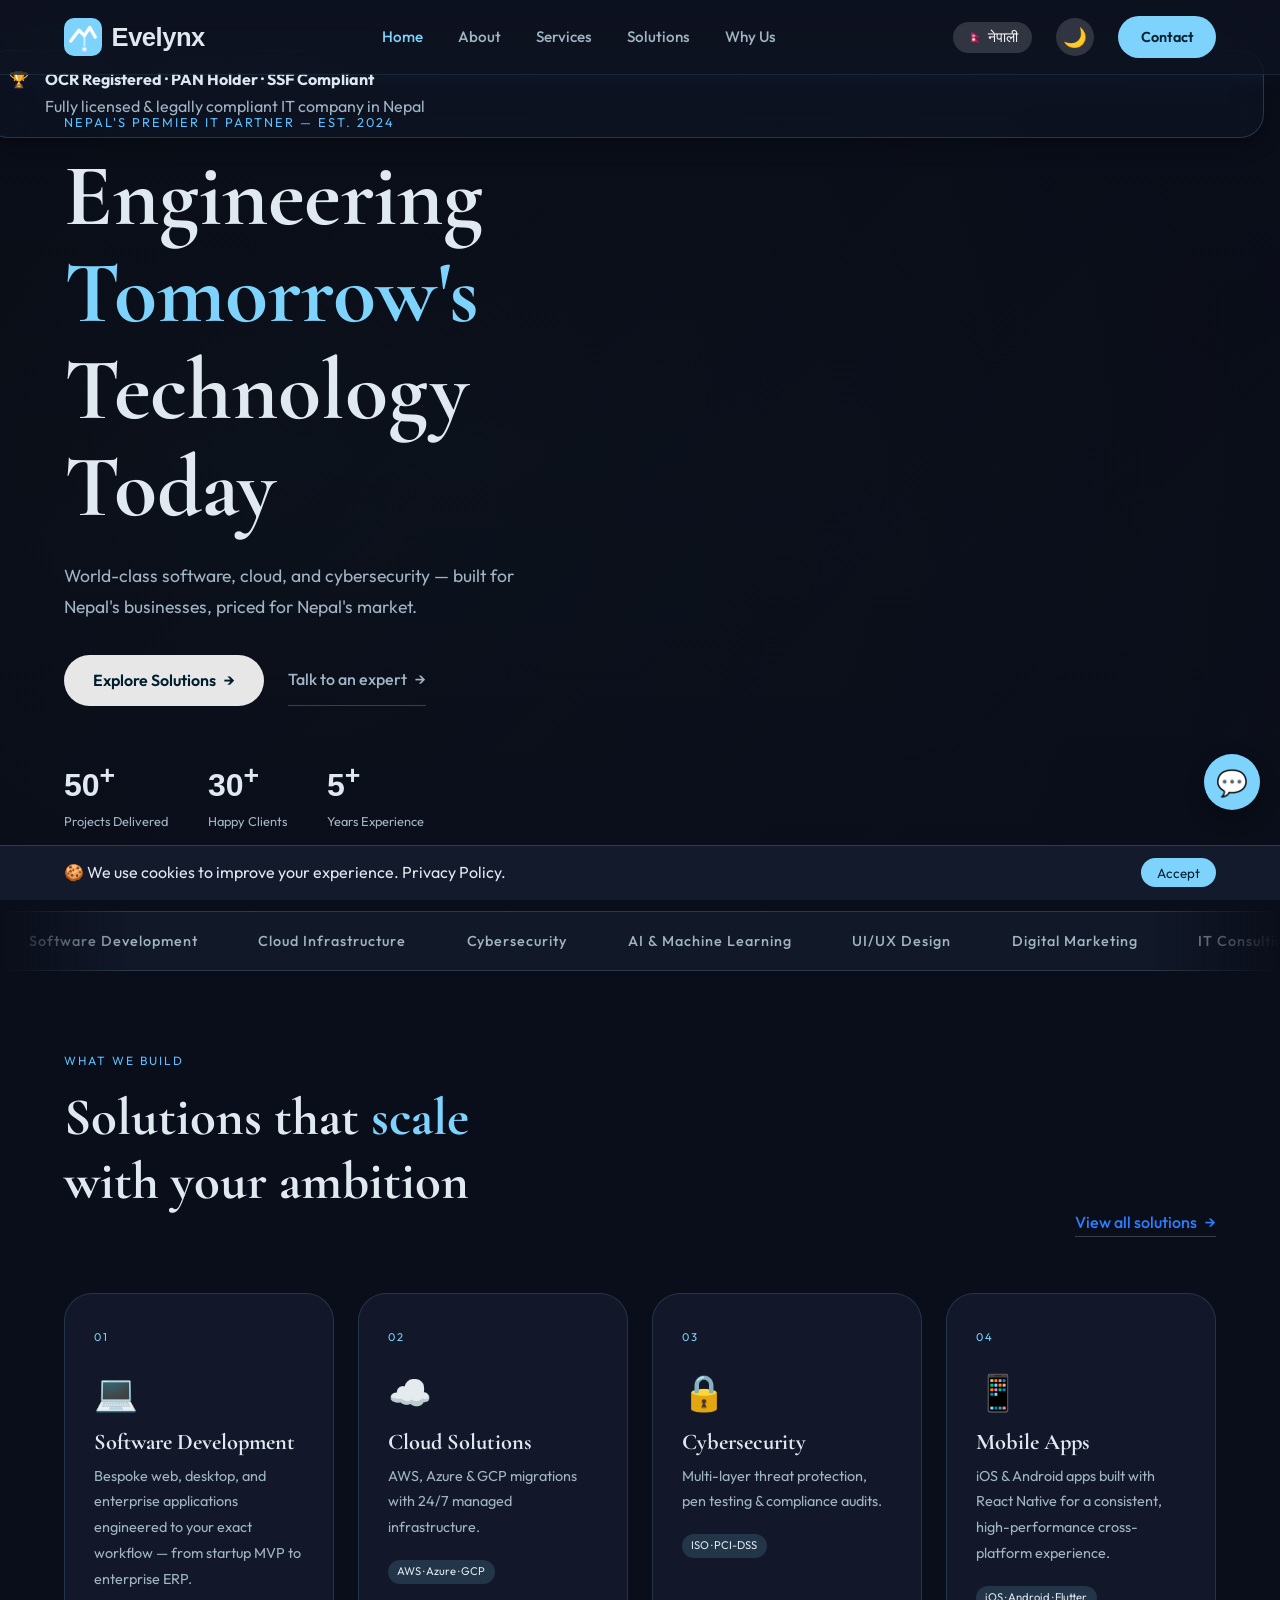
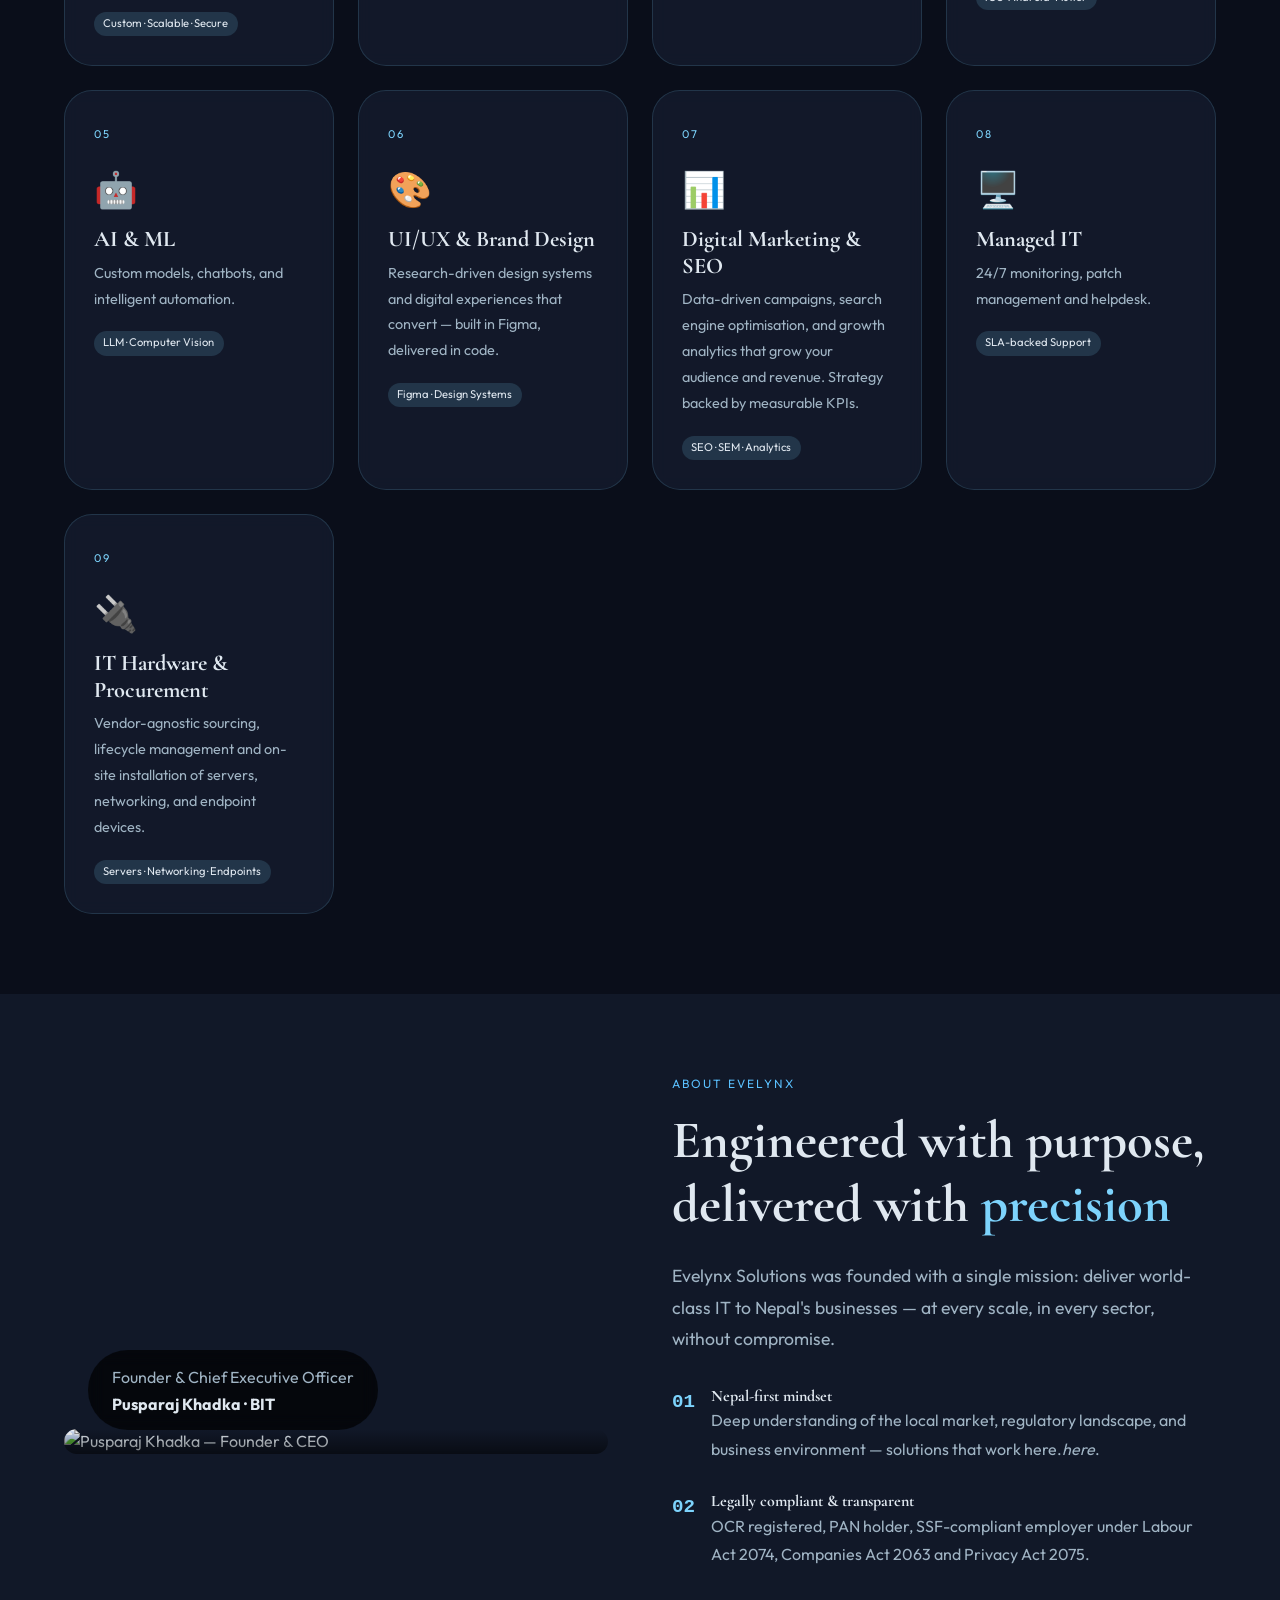
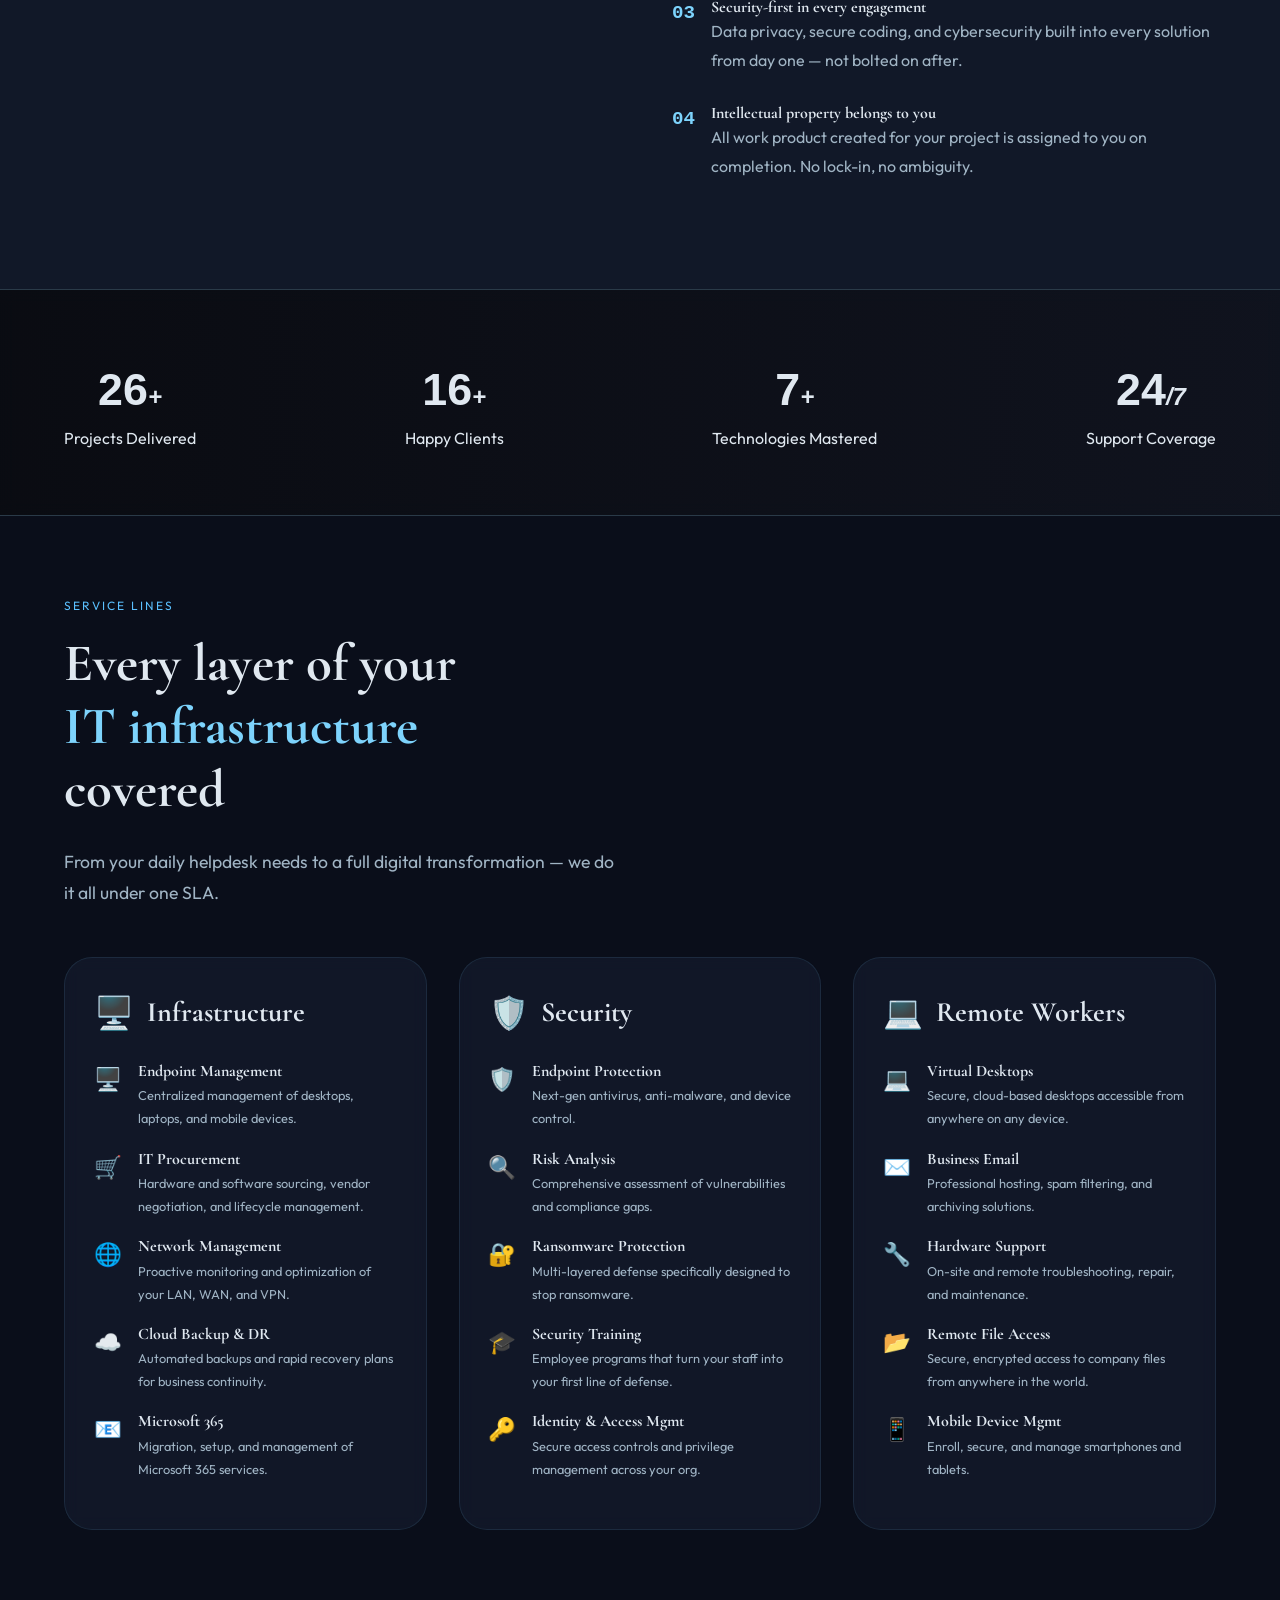
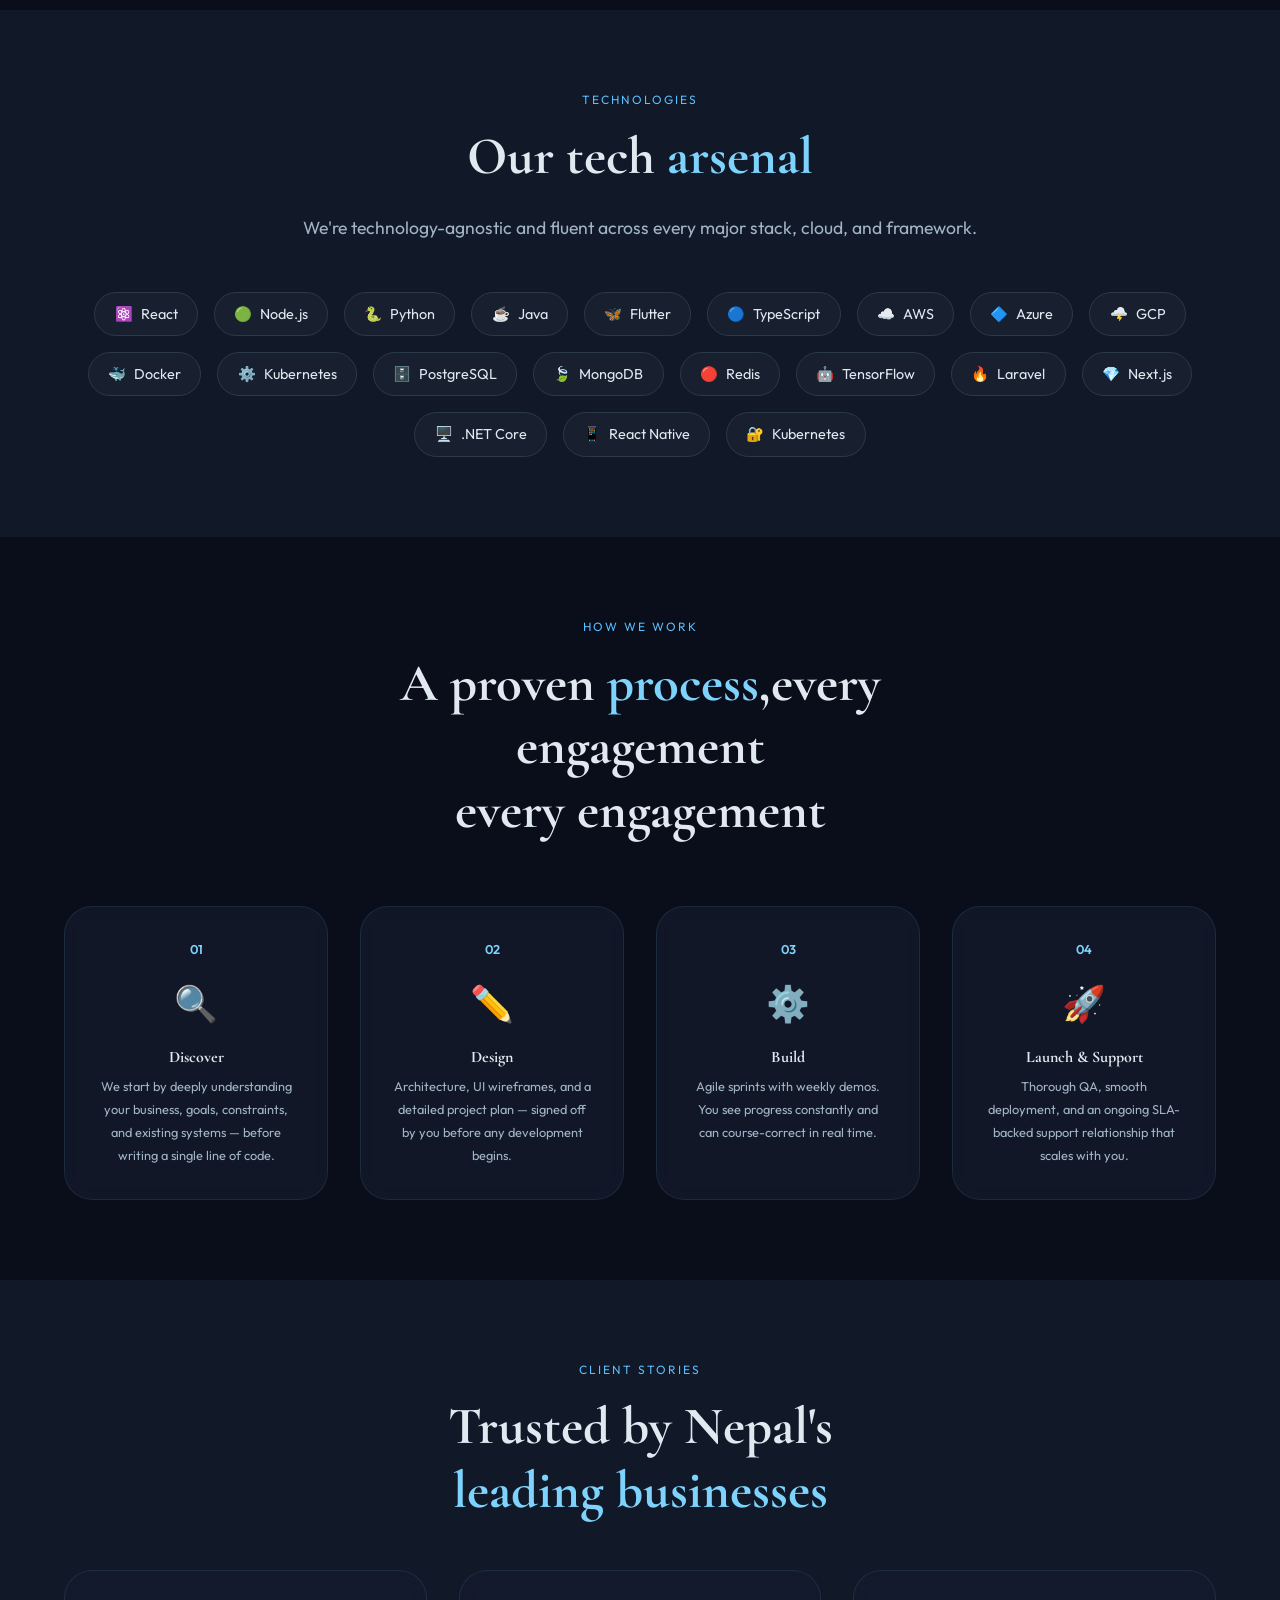
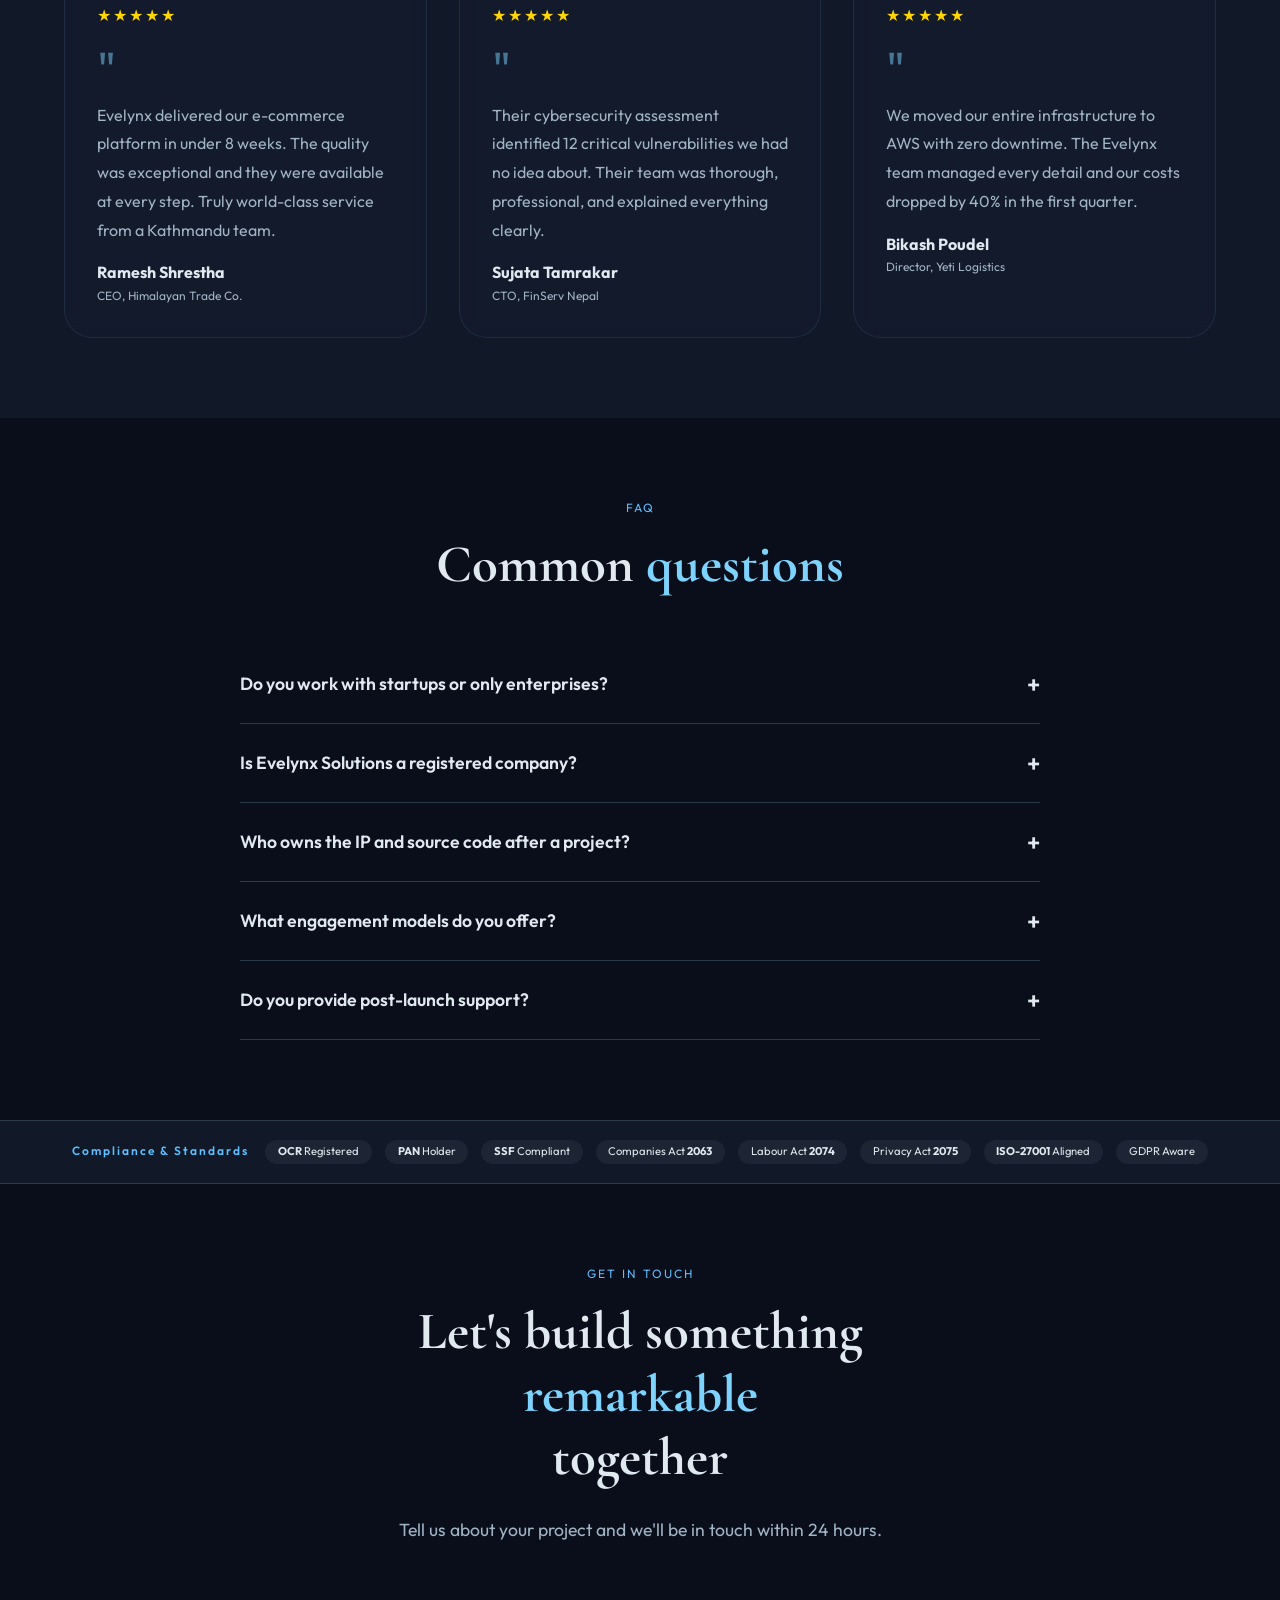
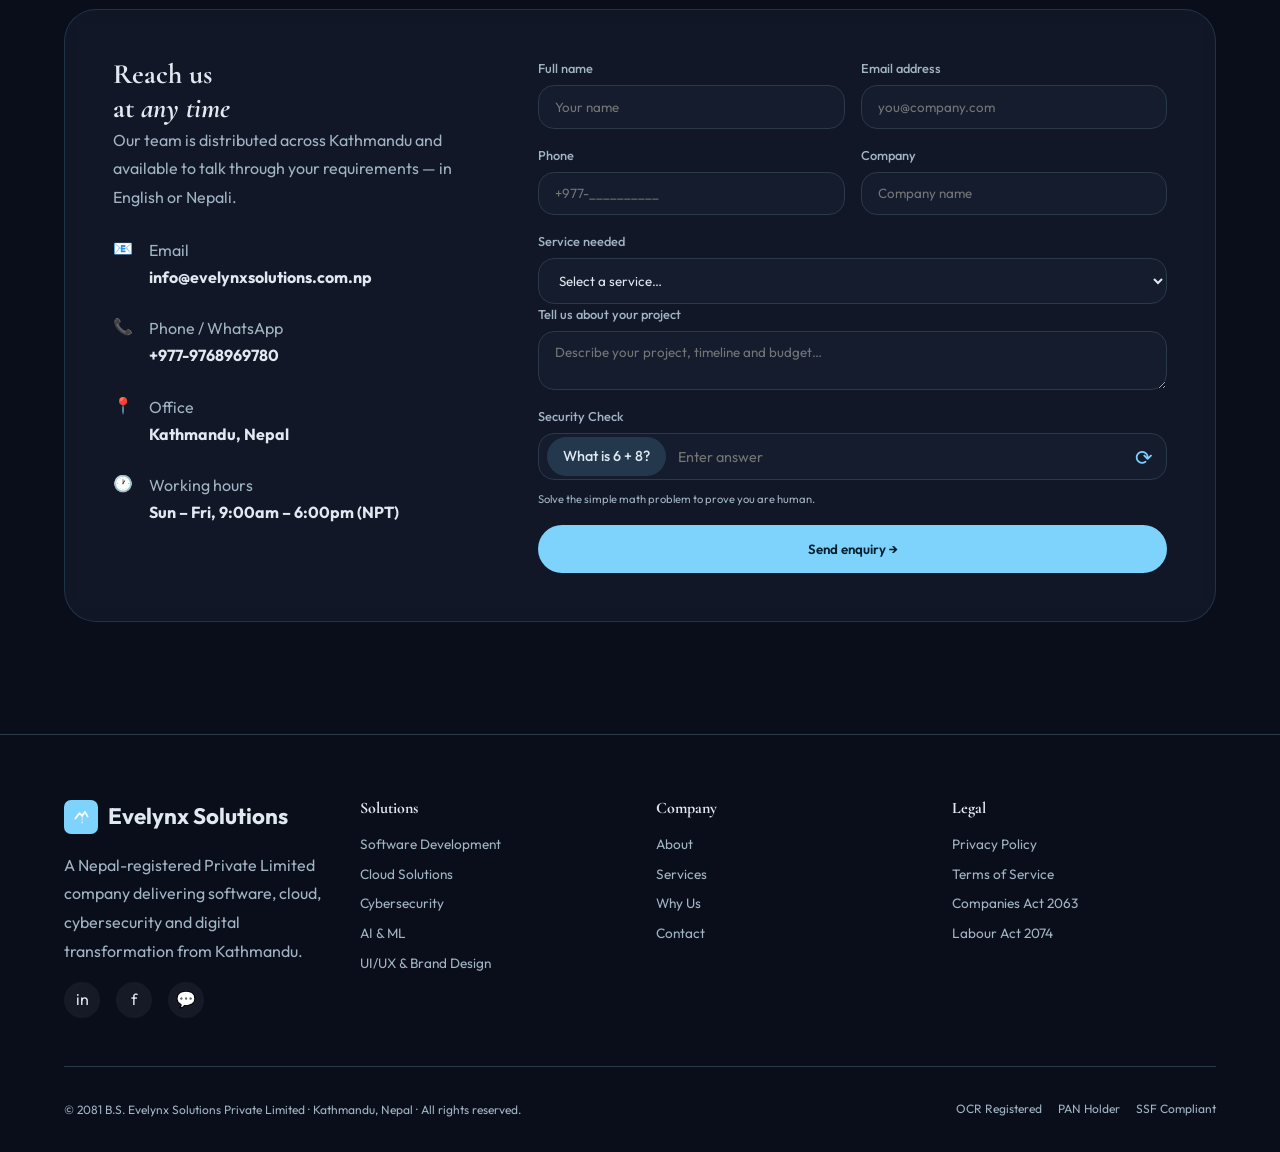
==== commit f60ec672: "captcha upgrade" ====
--- a/index.html
+++ b/index.html
@@ -529,6 +529,18 @@
           </select>
         </div>
         <div class="form-group"><label data-i18n="formMessage">Tell us about your project</label><textarea name="message" placeholder="Describe your project, timeline and budget…" data-i18n-placeholder="formMessagePlaceholder"></textarea></div>
+
+        <!-- ⬇️ CAPTCHA SECTION (added here) ⬇️ -->
+        <div class="form-group captcha-group">
+          <label data-i18n="captchaLabel">Security Check</label>
+          <div class="captcha-container">
+            <span class="captcha-question" id="captchaQuestion"></span>
+            <input type="text" id="captchaInput" name="captcha" placeholder="Enter answer" class="captcha-input" autocomplete="off" required>
+            <button type="button" id="refreshCaptcha" class="captcha-refresh" aria-label="Refresh CAPTCHA">⟳</button>
+          </div>
+          <small class="captcha-hint" data-i18n="captchaHint">Solve the simple math problem to prove you are human.</small>
+        </div>
+
         <button type="submit" class="form-submit" data-i18n="formSubmit">Send enquiry →</button>
         <p class="form-msg" id="formMsg" data-i18n="formMsg">Thank you — we'll be in touch within 24 hours.</p>
       </form>
@@ -605,6 +617,85 @@
 </div>
 
 <script src="main.js"></script>
+
+<script>
+(function() {
+  let currentCaptchaAnswer = 0;
+
+  function updateCaptchaLabels() {
+    const lang = localStorage.getItem('preferredLanguage') || 'en';
+    const labelEl = document.querySelector('.captcha-group label');
+    const hintEl = document.querySelector('.captcha-hint');
+    const inputEl = document.getElementById('captchaInput');
+    if (labelEl) labelEl.innerText = lang === 'ne' ? 'सुरक्षा जाँच' : 'Security Check';
+    if (hintEl) hintEl.innerText = lang === 'ne' ? 'तपाईं मानव हुनुहुन्छ भनी प्रमाणित गर्न सरल गणित समस्या हल गर्नुहोस्।' : 'Solve the simple math problem to prove you are human.';
+    if (inputEl) inputEl.placeholder = lang === 'ne' ? 'जवाफ दिनुहोस्' : 'Enter answer';
+  }
+
+  function generateCaptcha() {
+    const num1 = Math.floor(Math.random() * 10) + 1;
+    const num2 = Math.floor(Math.random() * 10) + 1;
+    const op = Math.random() < 0.5 ? '+' : '-';
+    let answer = op === '+' ? num1 + num2 : num1 - num2;
+    if (answer < 0) return generateCaptcha();
+    currentCaptchaAnswer = answer;
+    const q = document.getElementById('captchaQuestion');
+    if (q) {
+      const lang = localStorage.getItem('preferredLanguage') || 'en';
+      if (lang === 'ne') q.innerText = op === '+' ? `${num1} + ${num2} को मान के हो?` : `${num1} - ${num2} को मान के हो?`;
+      else q.innerText = `What is ${num1} ${op} ${num2}?`;
+    }
+    return answer;
+  }
+
+  function refreshCaptcha() {
+    generateCaptcha();
+    const inp = document.getElementById('captchaInput');
+    if (inp) inp.value = '';
+  }
+
+  function validateCaptcha(e) {
+    const user = parseInt(document.getElementById('captchaInput')?.value, 10);
+    if (isNaN(user) || user !== currentCaptchaAnswer) {
+      e.preventDefault();
+      const msg = document.getElementById('formMsg');
+      if (msg) {
+        msg.style.display = 'block';
+        msg.style.color = '#ff6b6b';
+        const lang = localStorage.getItem('preferredLanguage') || 'en';
+        msg.innerText = lang === 'ne' ? 'CAPTCHA प्रमाणीकरण असफल। कृपया पुन: प्रयास गर्नुहोस्।' : 'CAPTCHA verification failed. Please try again.';
+        setTimeout(() => msg.style.display = 'none', 4000);
+      }
+      refreshCaptcha();
+      return false;
+    }
+    const btn = document.querySelector('#contactForm .form-submit');
+    if (btn) { btn.textContent = 'Sending…'; btn.disabled = true; }
+    return true;
+  }
+
+  document.addEventListener('DOMContentLoaded', () => {
+    updateCaptchaLabels();
+    generateCaptcha();
+    document.getElementById('refreshCaptcha')?.addEventListener('click', refreshCaptcha);
+    document.getElementById('contactForm')?.addEventListener('submit', validateCaptcha);
+  });
+
+  // Hook into language toggle
+  const orig = window.translatePage;
+  if (typeof orig === 'function') {
+    window.translatePage = function(lang) {
+      orig(lang);
+      updateCaptchaLabels();
+      generateCaptcha();
+    };
+  } else {
+    document.getElementById('langBtn')?.addEventListener('click', () => {
+      setTimeout(() => { updateCaptchaLabels(); generateCaptcha(); }, 50);
+    });
+  }
+})();
+</script>
 
 <script>
 // ============================================================
--- a/styles.css
+++ b/styles.css
@@ -1041,4 +1041,83 @@
 body.light-mode .tech-item {
   background: #e9ecef !important;
   color: #1a1f2e !important;
+}
+/* Improve visibility of eyebrow / small section labels */
+.hero-eyebrow,
+.eyebrow,
+.section-label,
+.page-hero-tag,
+.nsic-label {
+  color: #5bc0ff !important;   /* slightly deeper than --primary, more readable */
+  text-shadow: 0 0 1px rgba(0, 0, 0, 0.3);
+  letter-spacing: 2px;
+}
+
+/* In light mode, use a darker blue for contrast */
+body.light-mode .hero-eyebrow,
+body.light-mode .eyebrow,
+body.light-mode .section-label,
+body.light-mode .page-hero-tag,
+body.light-mode .nsic-label {
+  color: #0a6e9e !important;   /* darker but still blue, visible on white */
+  text-shadow: none;
+}
+
+/* CAPTCHA Styles */
+.captcha-group {
+  margin-top: 1rem;
+}
+.captcha-container {
+  display: flex;
+  align-items: center;
+  gap: 0.75rem;
+  background: var(--surface-container);
+  border: 1px solid var(--outline-variant);
+  border-radius: 16px;
+  padding: 0.2rem 0.5rem;
+}
+.captcha-question {
+  font-size: 0.9rem;
+  font-weight: 500;
+  color: var(--on-surface);
+  background: rgba(125,211,252,0.15);
+  padding: 0.5rem 1rem;
+  border-radius: 40px;
+  white-space: nowrap;
+}
+.captcha-input {
+  flex: 1;
+  background: transparent !important;
+  border: none !important;
+  padding: 0.6rem 0 !important;
+  color: var(--on-surface);
+  font-size: 0.9rem;
+  outline: none;
+}
+.captcha-refresh {
+  background: none;
+  border: none;
+  font-size: 1.3rem;
+  cursor: pointer;
+  color: var(--primary);
+  padding: 0.3rem;
+  transition: transform 0.2s;
+}
+.captcha-refresh:hover {
+  transform: rotate(90deg);
+}
+.captcha-hint {
+  display: block;
+  font-size: 0.7rem;
+  color: var(--on-surface-variant);
+  margin-top: 0.25rem;
+}
+/* Light mode override */
+body.light-mode .captcha-container {
+  background: #ffffff;
+  border-color: #d0d5dd;
+}
+body.light-mode .captcha-question {
+  background: rgba(0,0,0,0.05);
+  color: #1a1f2e;
 }
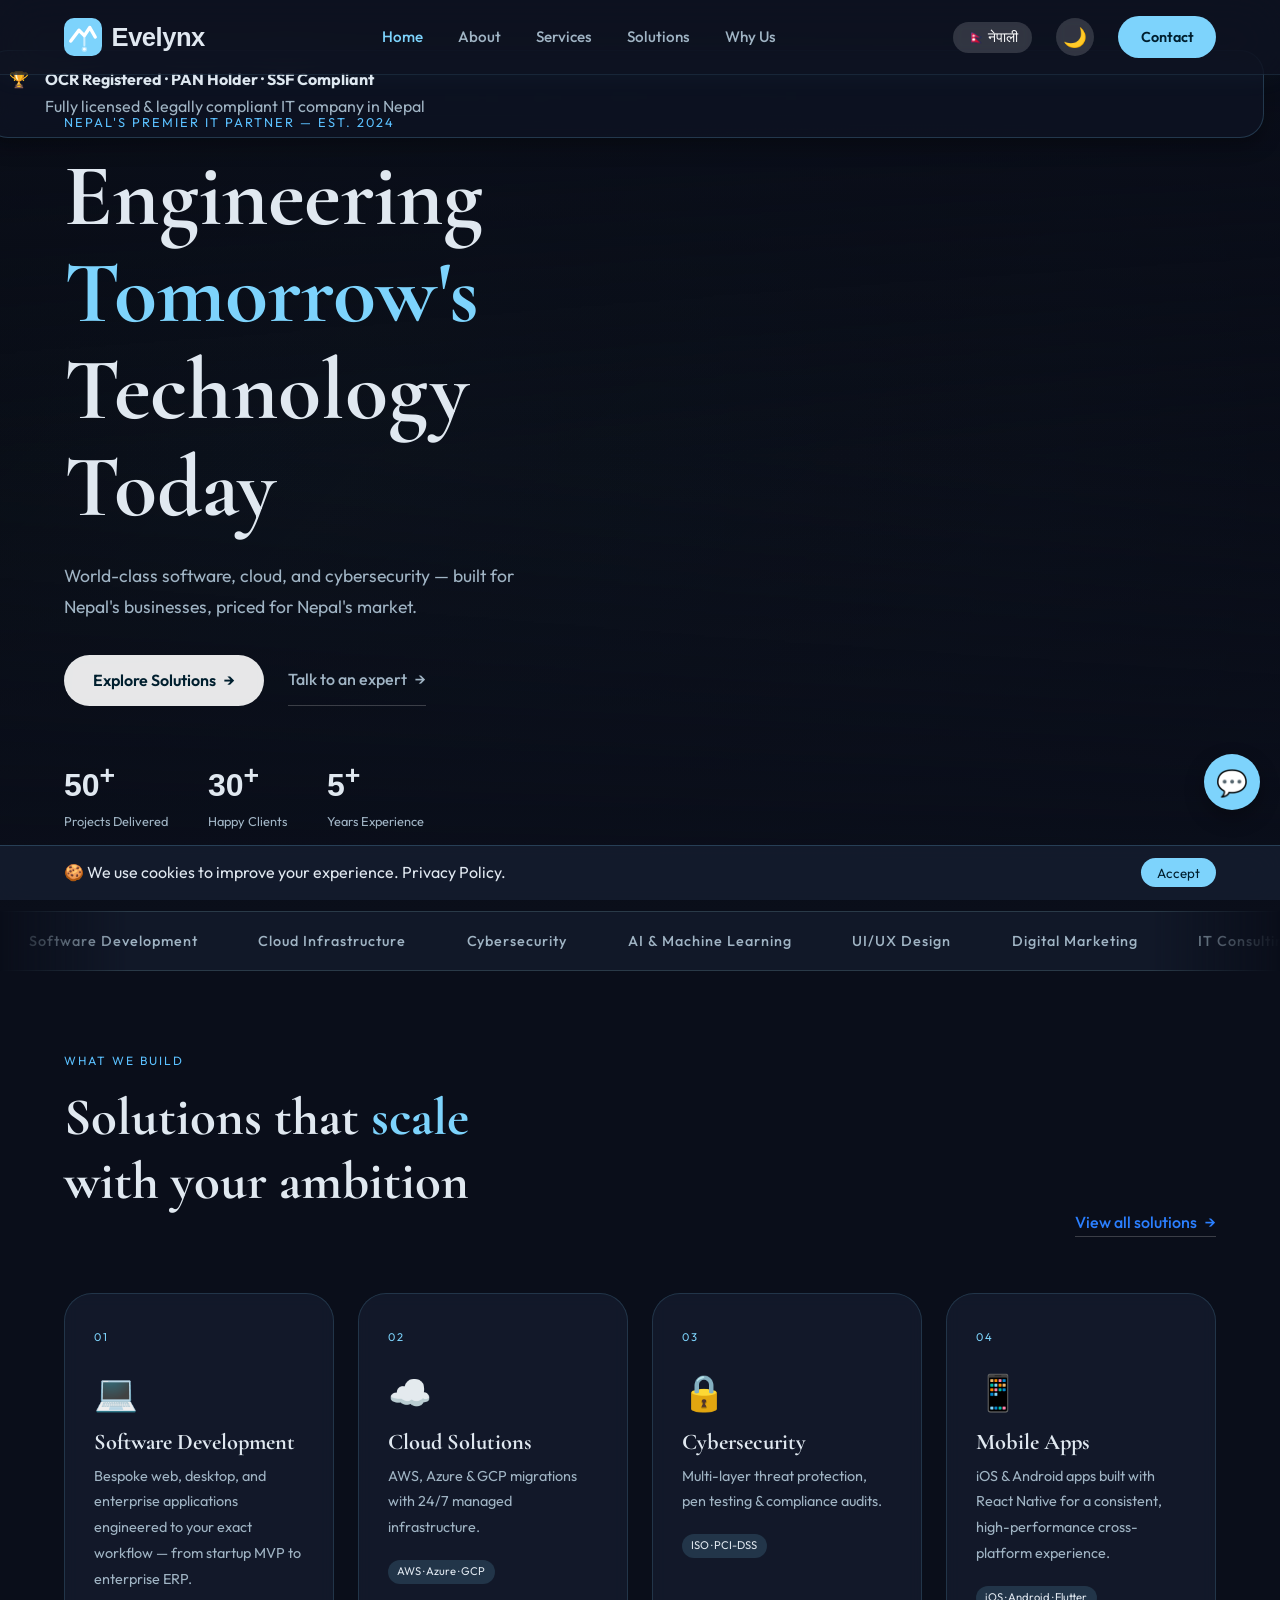
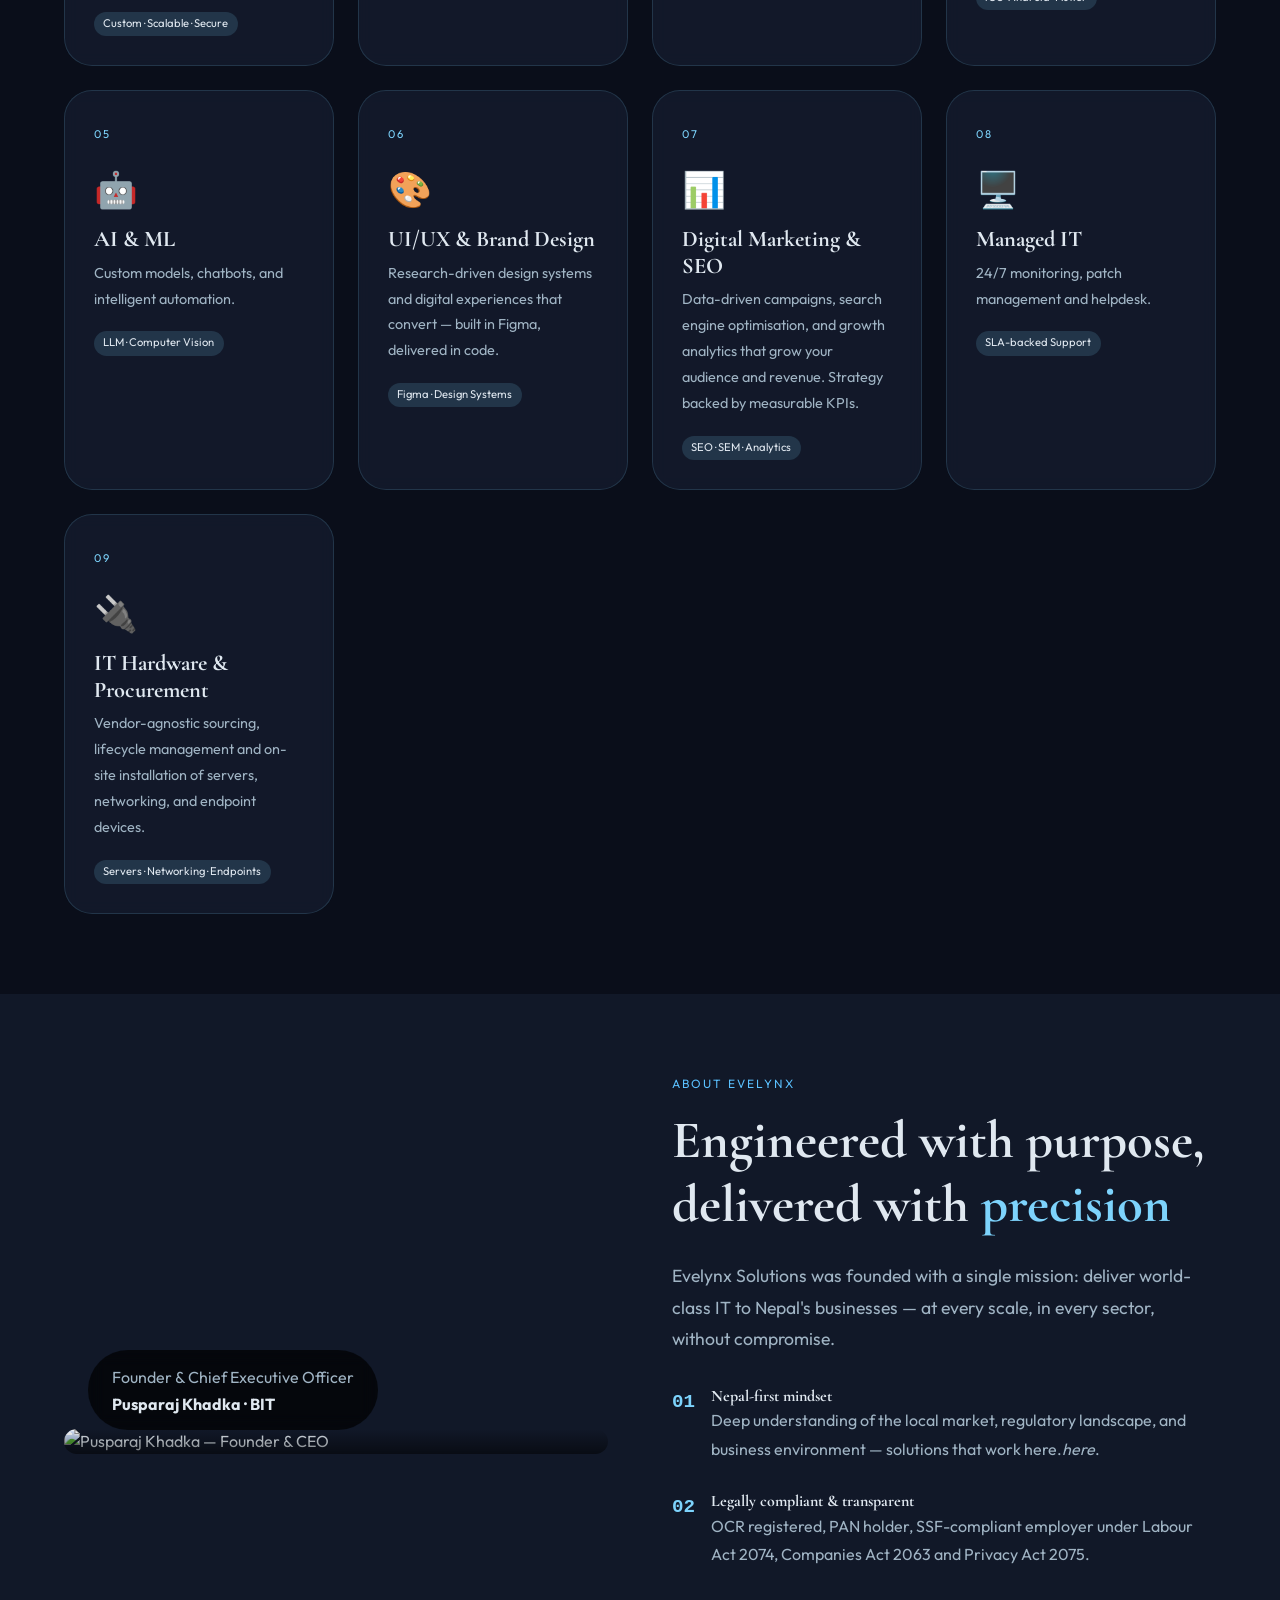
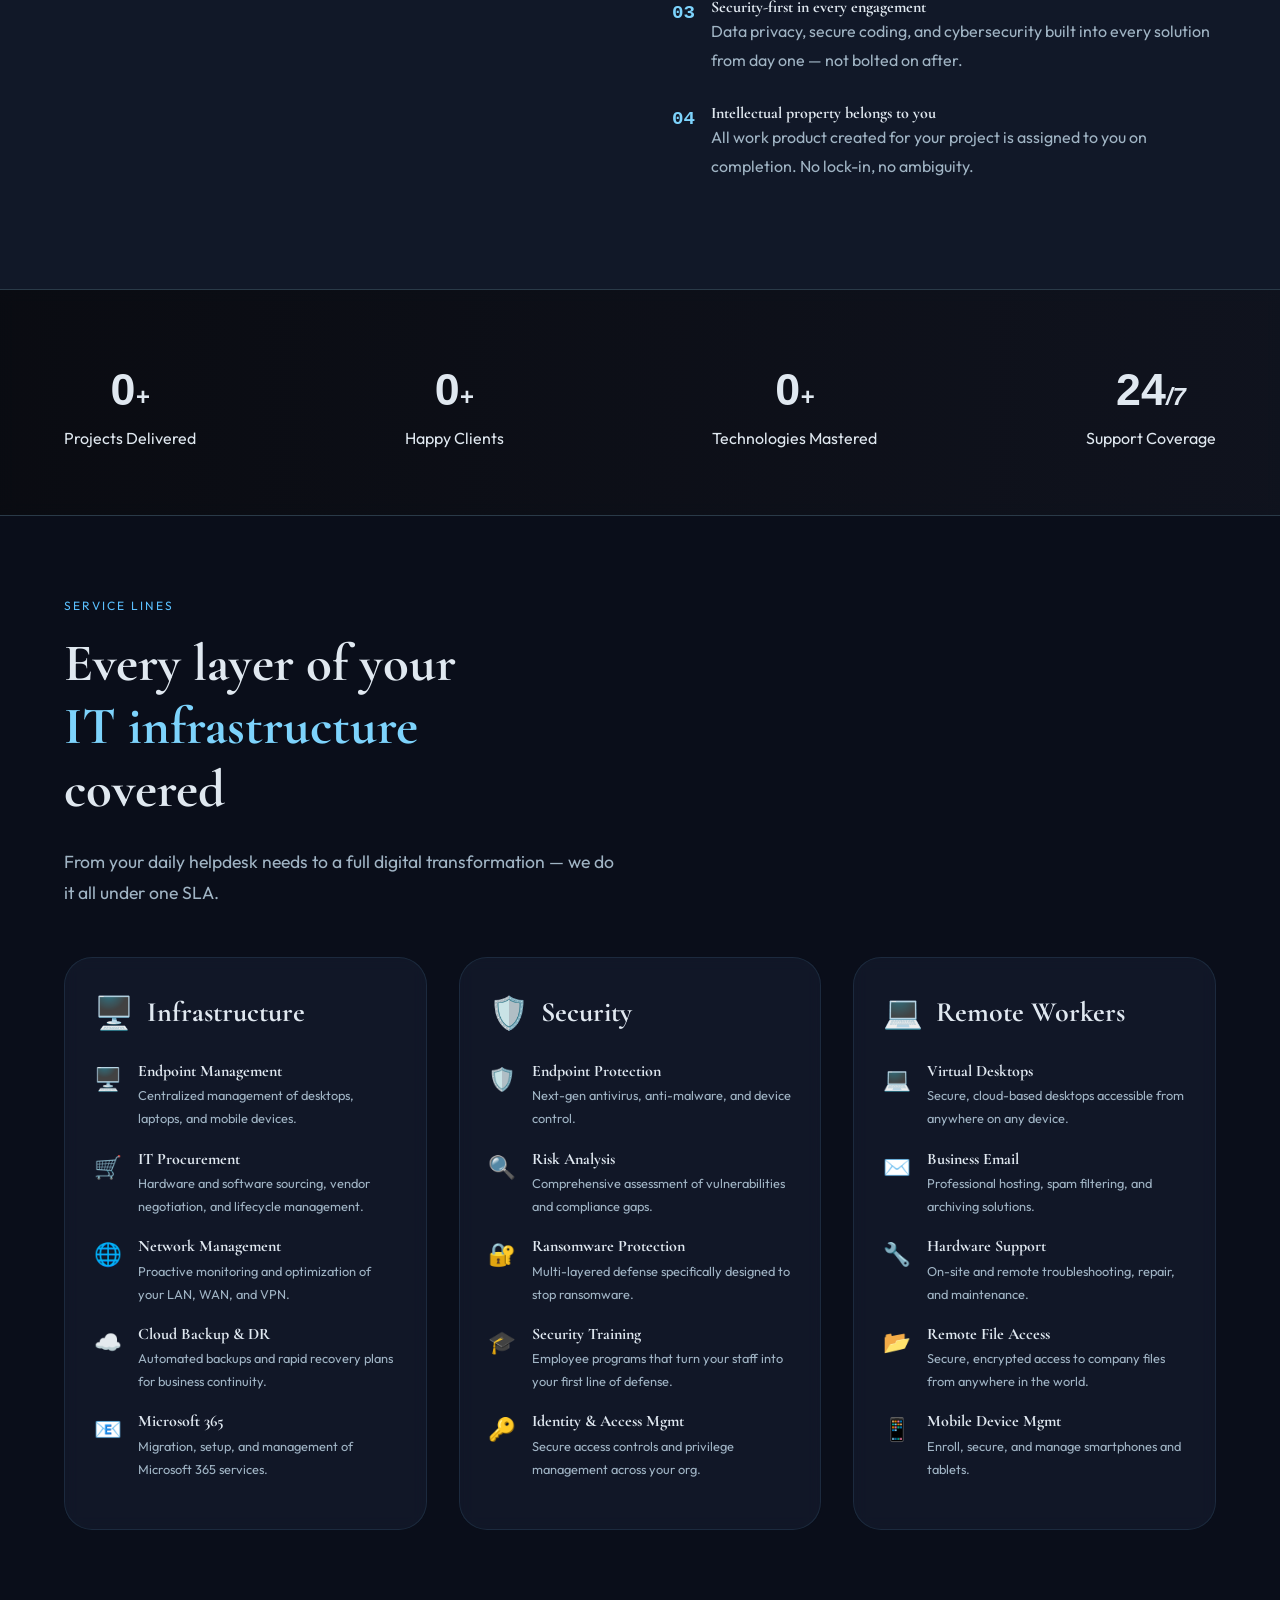
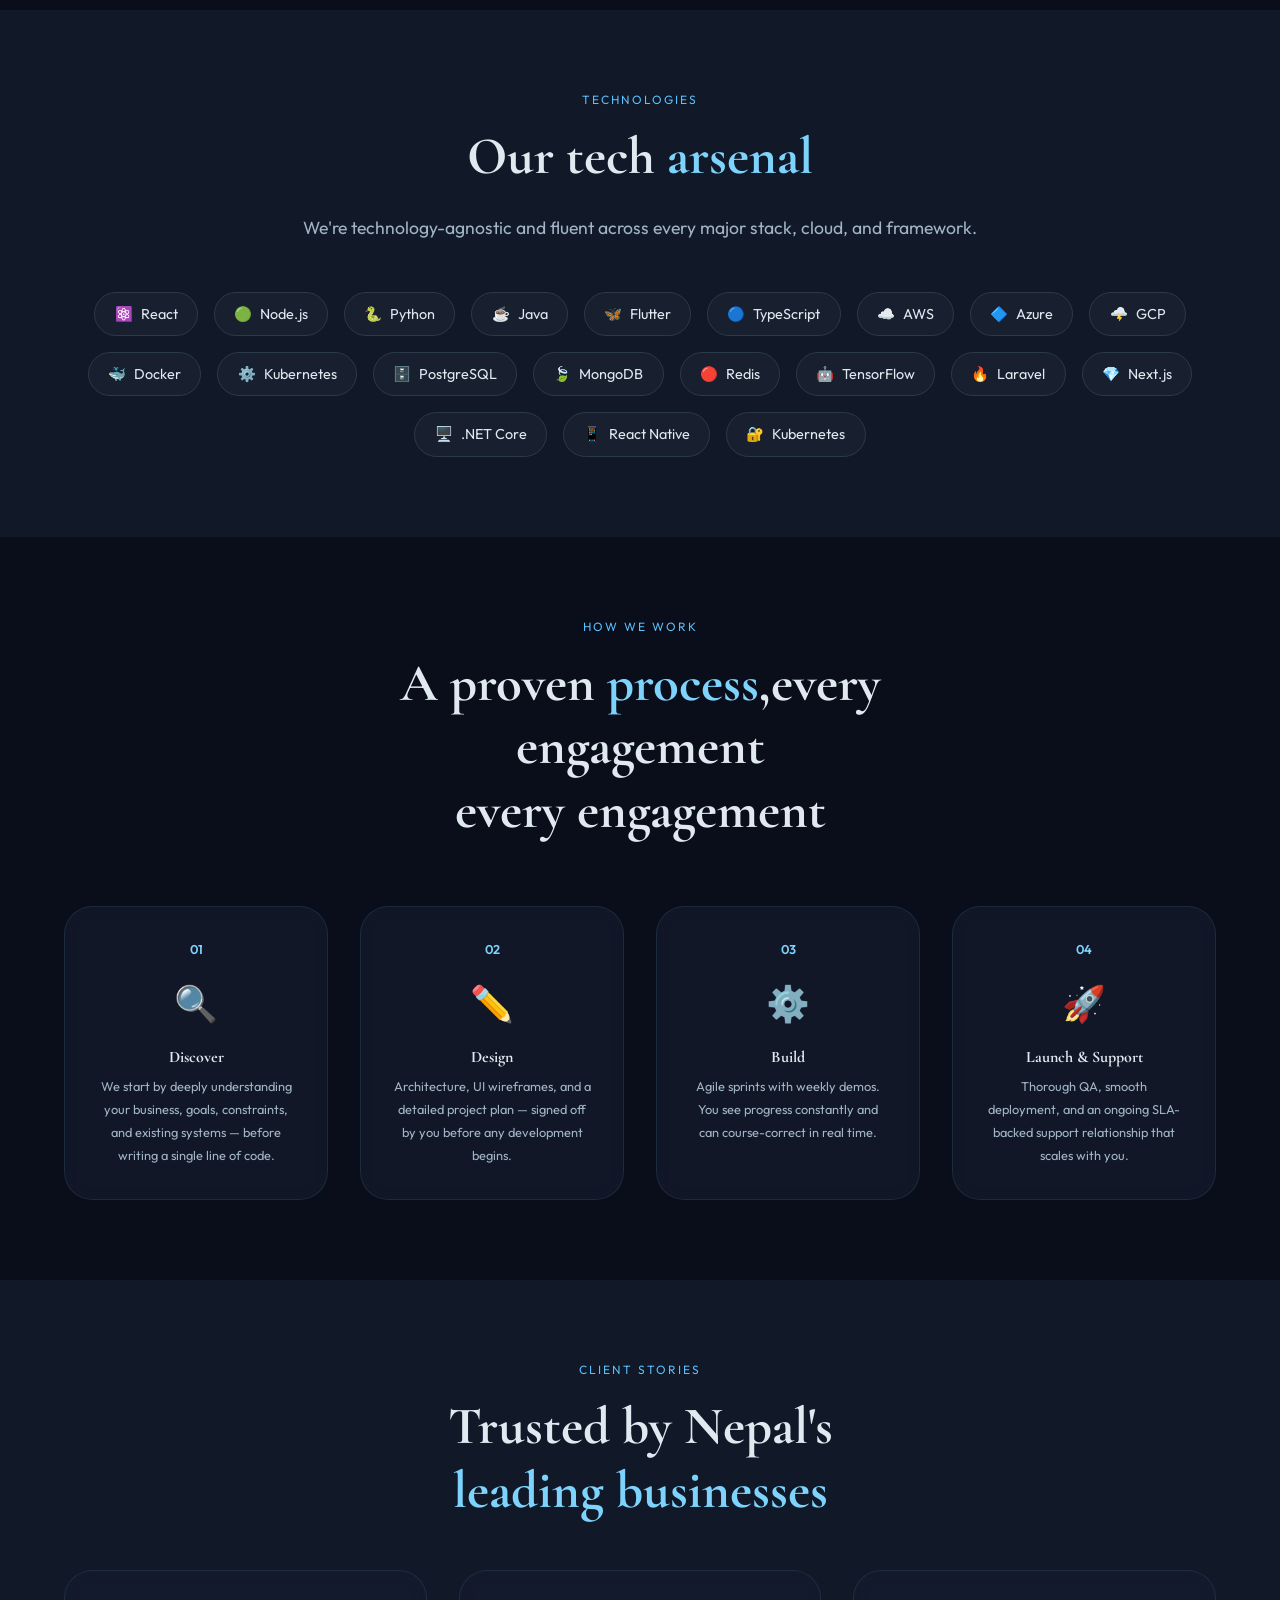
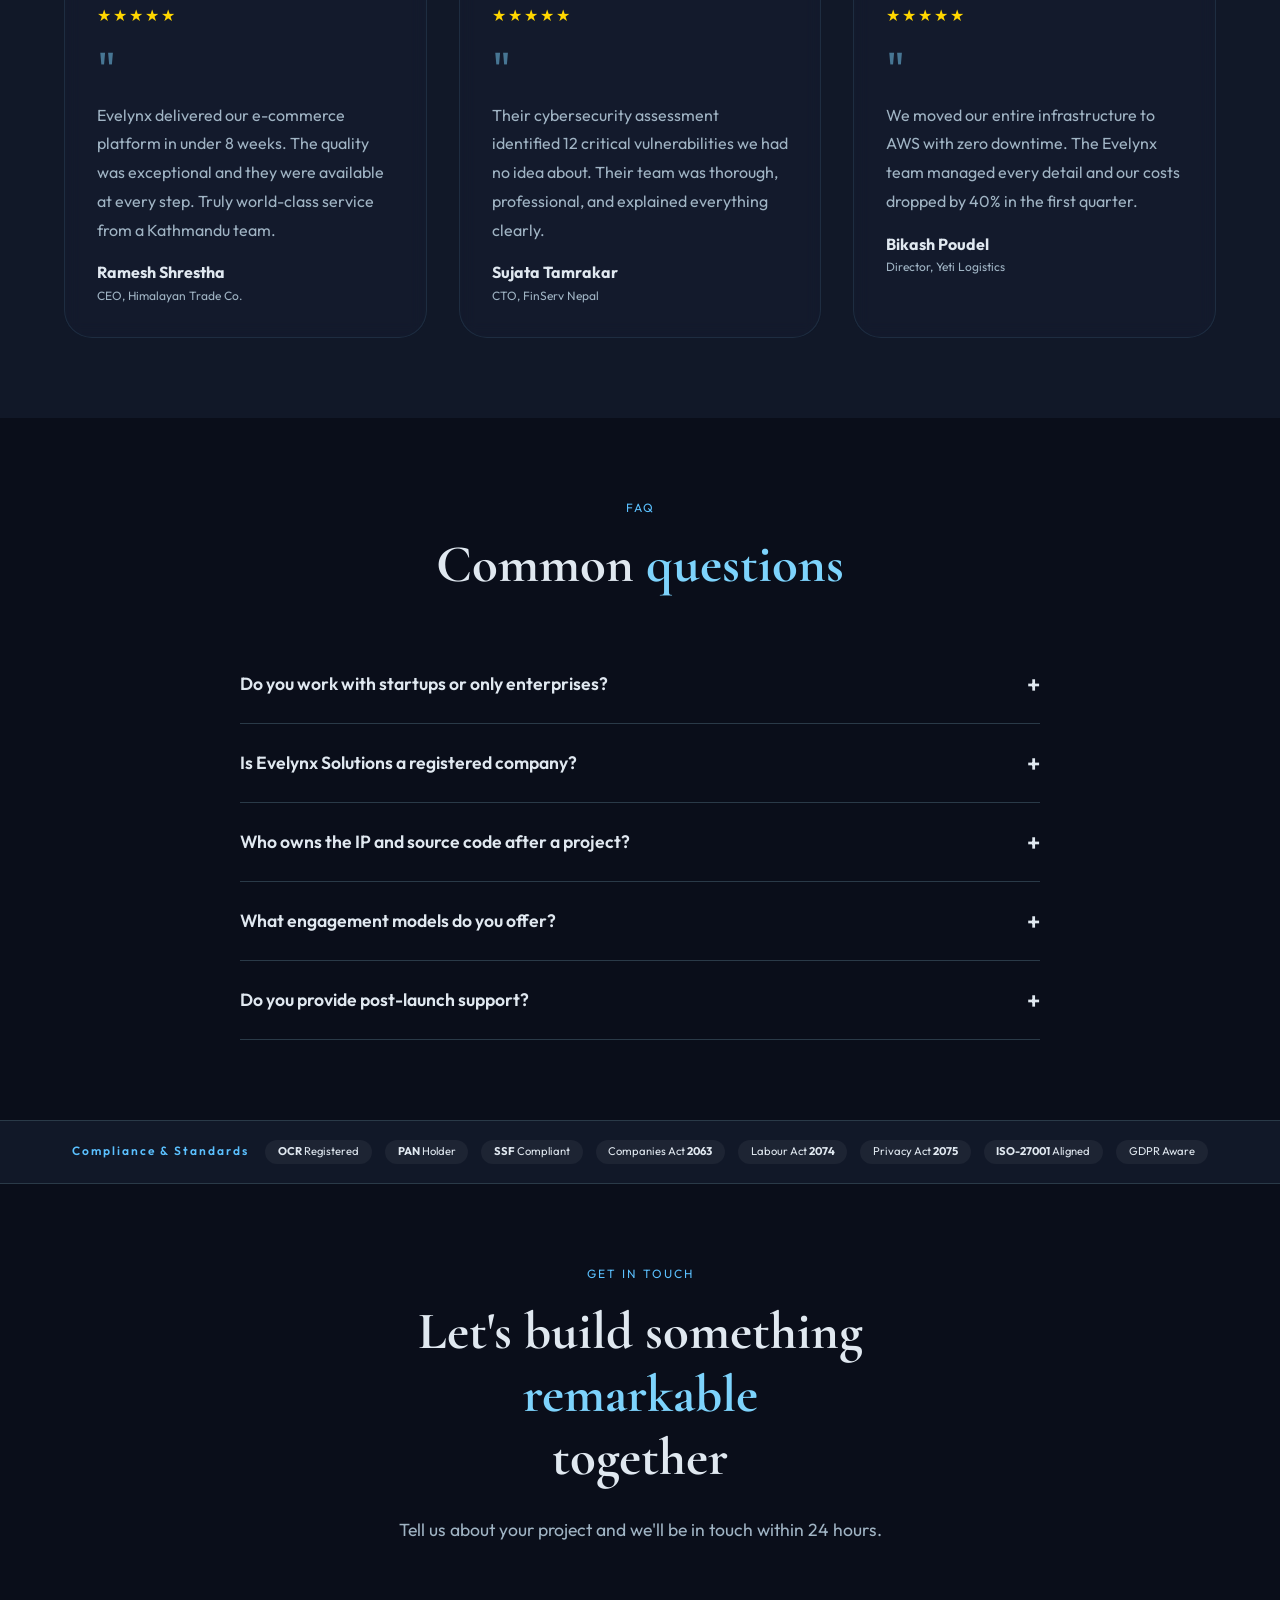
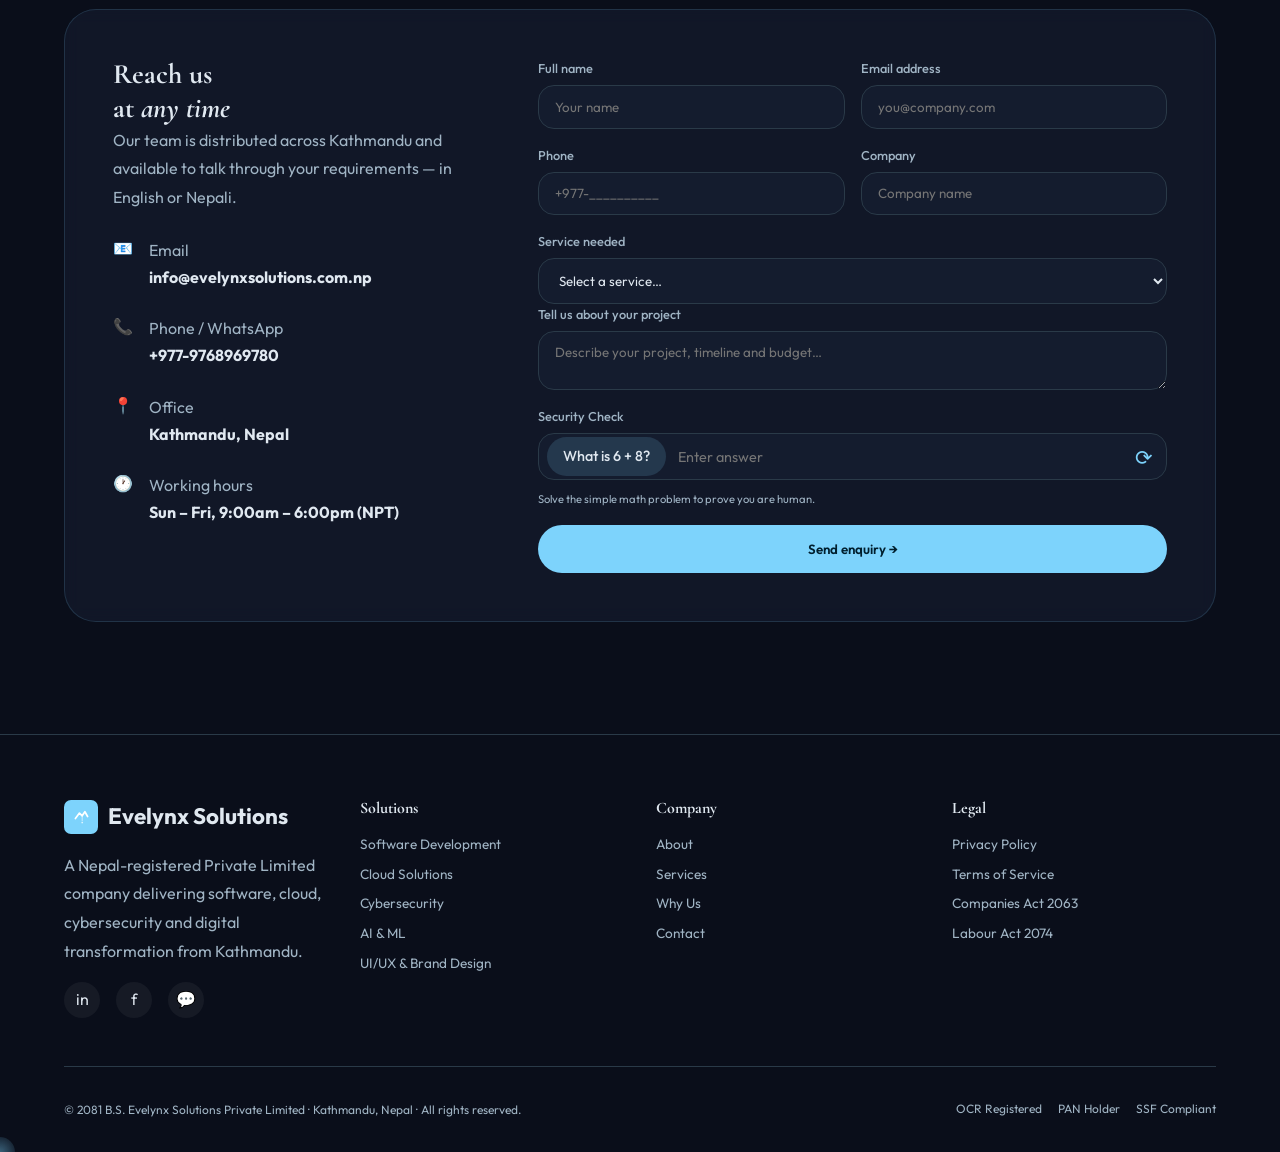
==== commit 49efeb45: "3d edit" ====
--- a/index.html
+++ b/index.html
@@ -990,5 +990,7 @@
 });
 </script>
 
+<canvas id="particleCanvas" style="position:fixed; top:0; left:0; width:100%; height:100%; pointer-events:none; z-index:-1;"></canvas>
+
 </body>
 </html>
--- a/styles.css
+++ b/styles.css
@@ -1120,4 +1120,32 @@
 body.light-mode .captcha-question {
   background: rgba(0,0,0,0.05);
   color: #1a1f2e;
+}
+
+/* ===== Interactive Features ===== */
+
+/* Glowing cursor */
+.cursor-glow {
+  position: fixed;
+  width: 30px;
+  height: 30px;
+  border-radius: 50%;
+  background: radial-gradient(circle, rgba(125,211,252,0.6), transparent);
+  pointer-events: none;
+  z-index: 9999;
+  transform: translate(-50%, -50%);
+  transition: width 0.2s, height 0.2s, opacity 0.2s;
+  opacity: 0.7;
+}
+.cursor-glow.active {
+  width: 50px;
+  height: 50px;
+  background: radial-gradient(circle, rgba(125,211,252,0.8), transparent);
+  opacity: 0.9;
+}
+
+/* Ensure cards have perspective for 3D tilt */
+.bento-cell, .svc-col, .testi-card, .step {
+  transform-style: preserve-3d;
+  transition: transform 0.1s ease-out;
 }
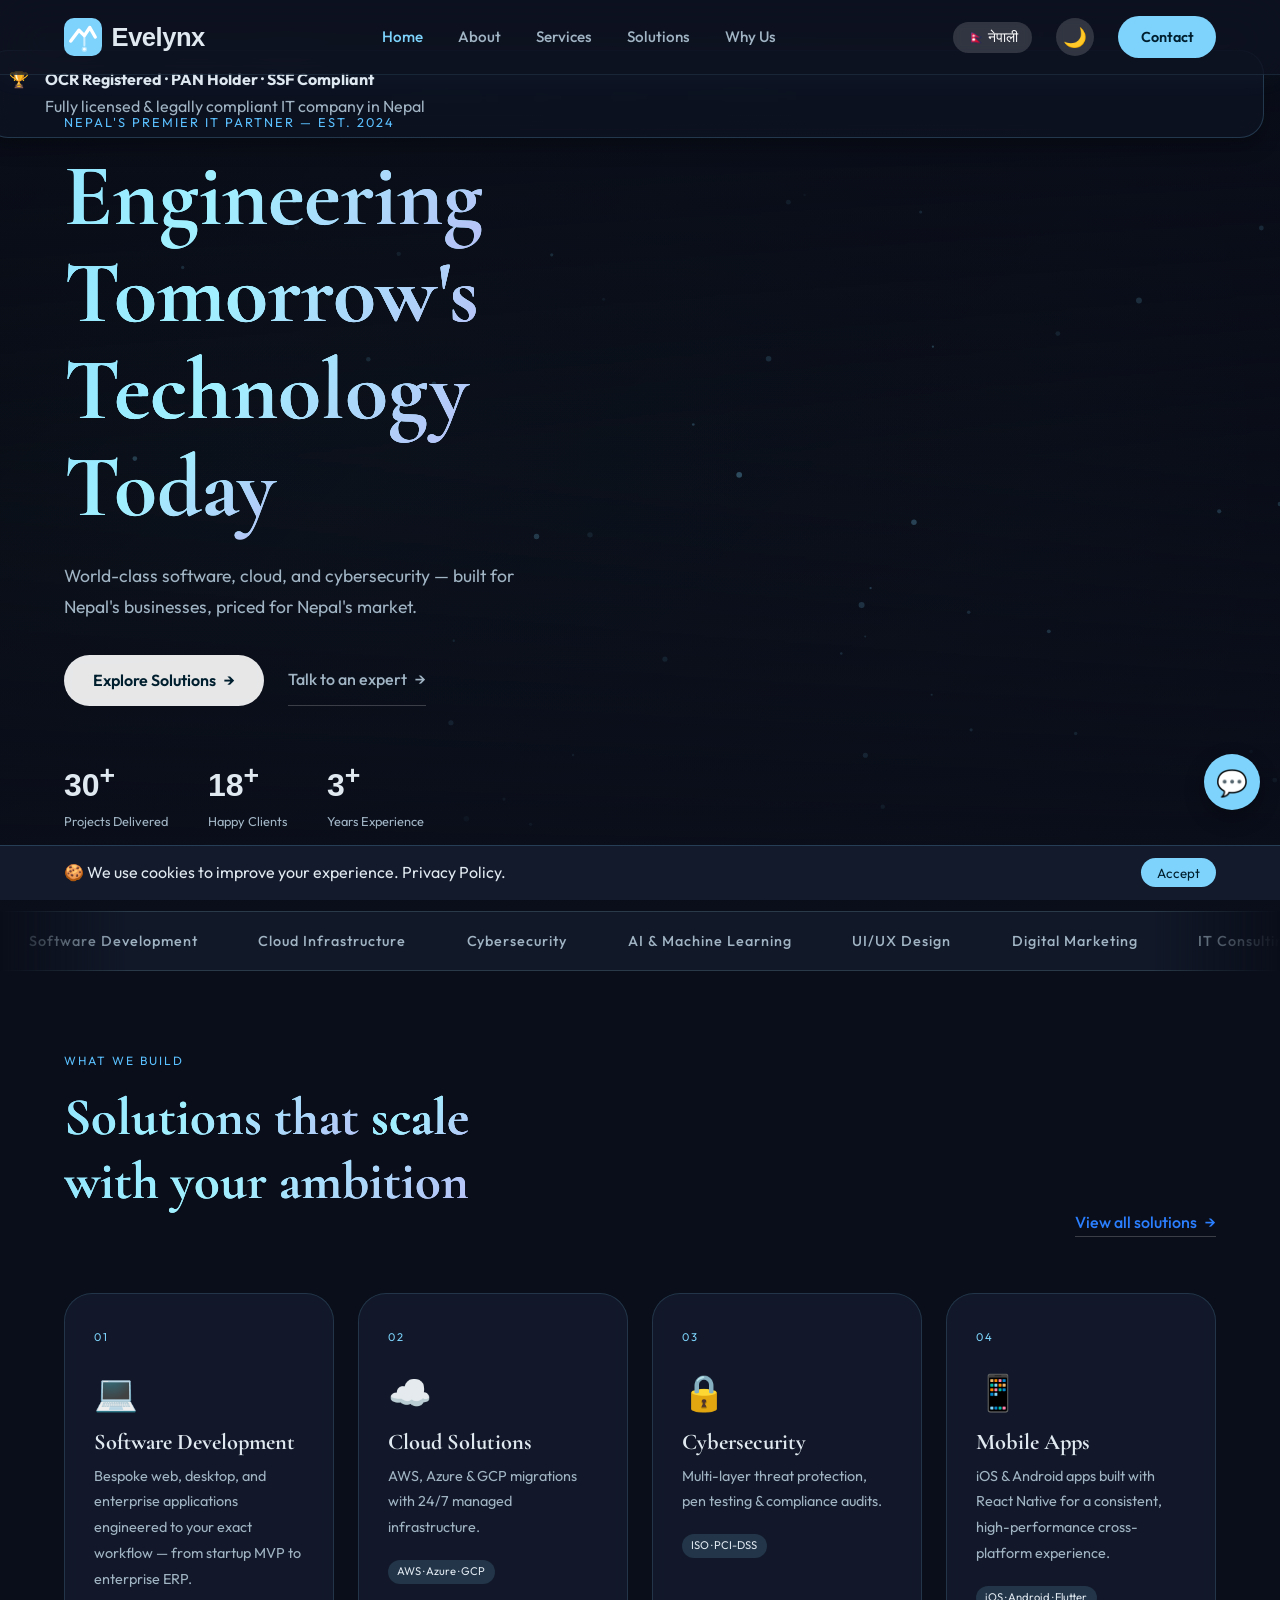
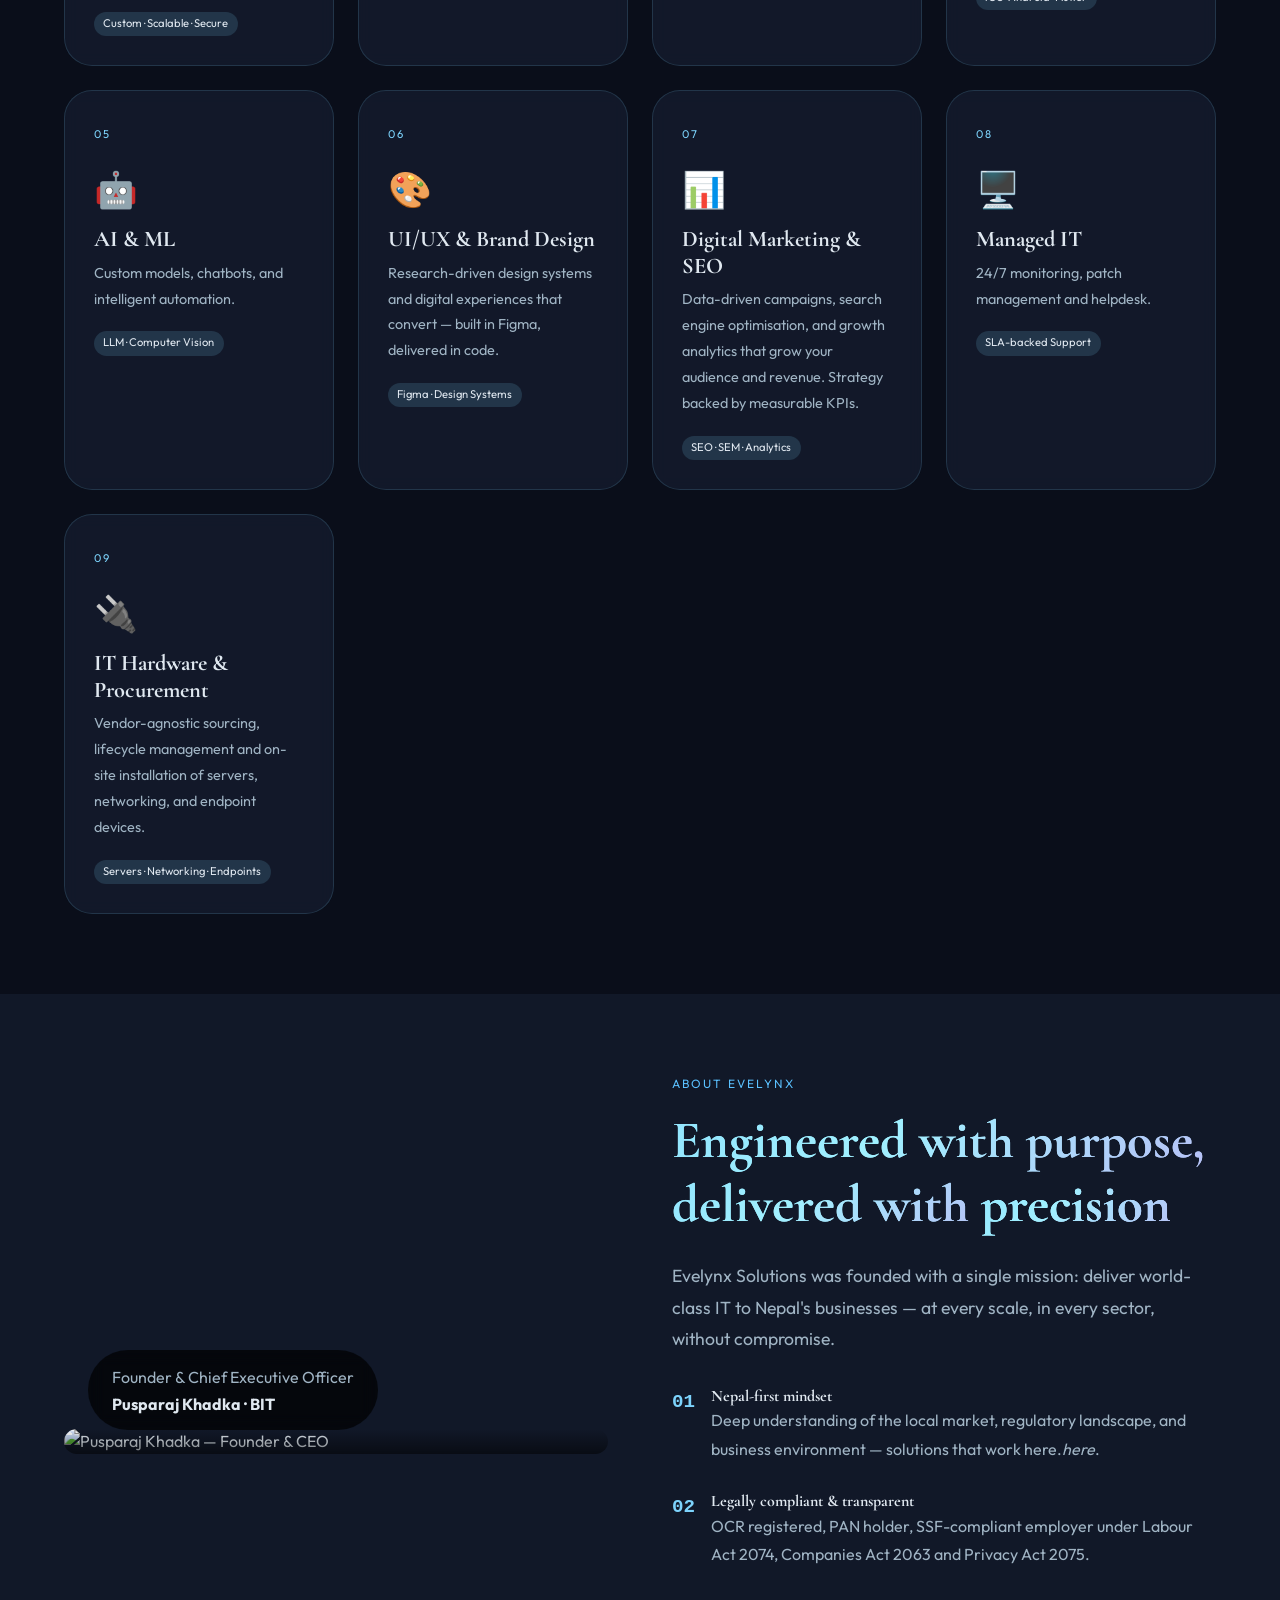
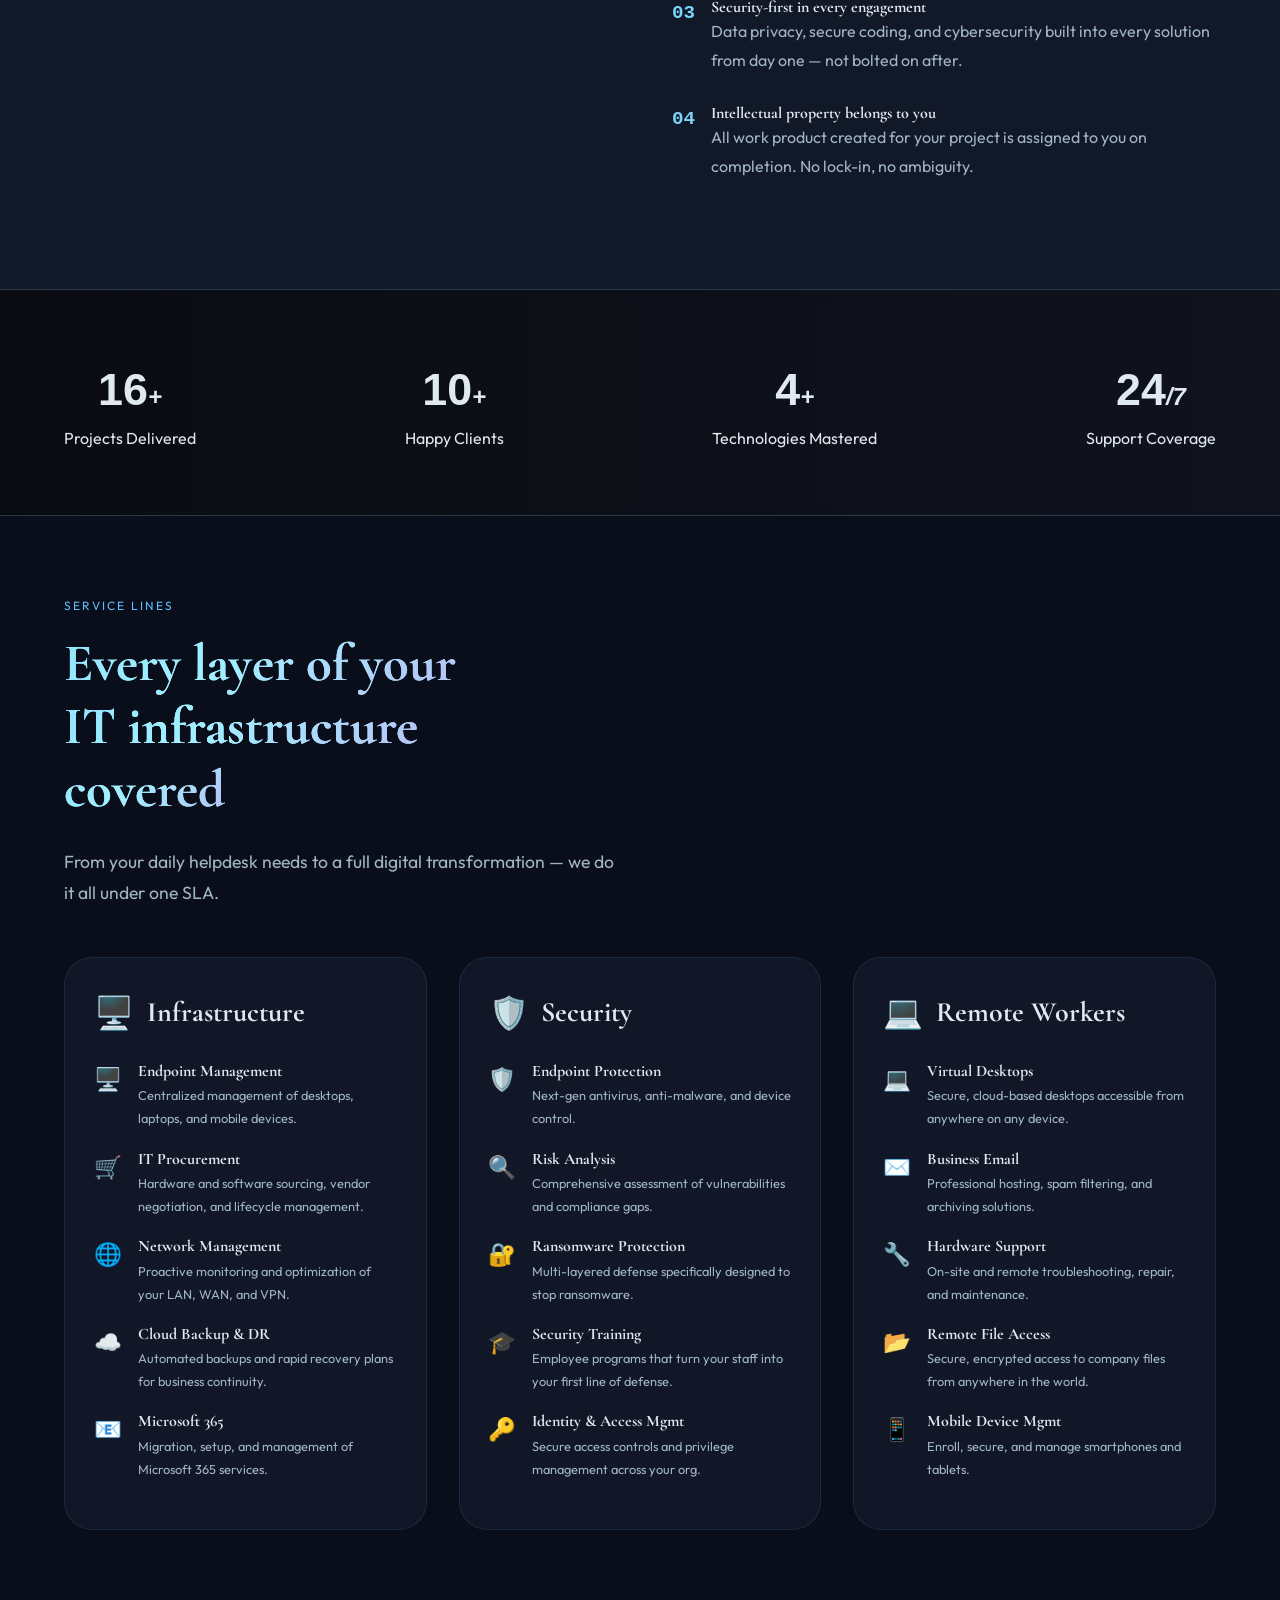
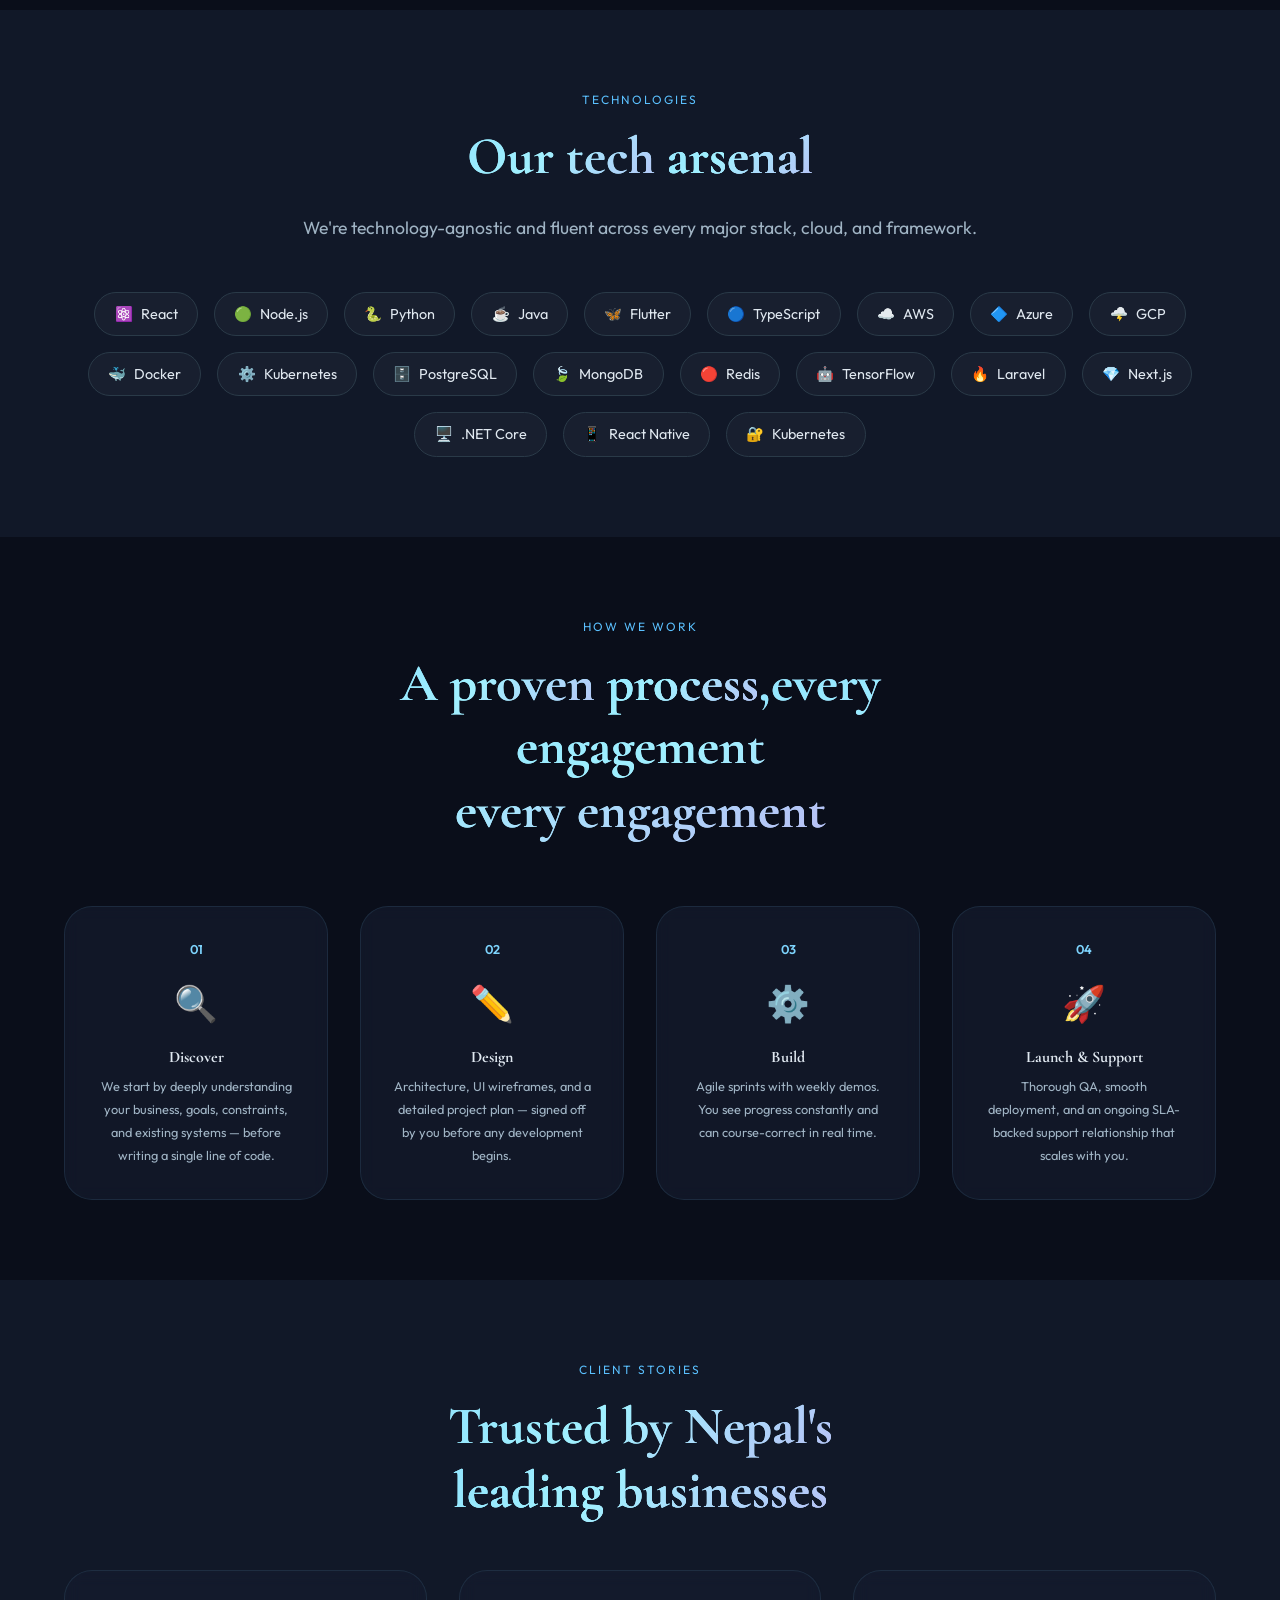
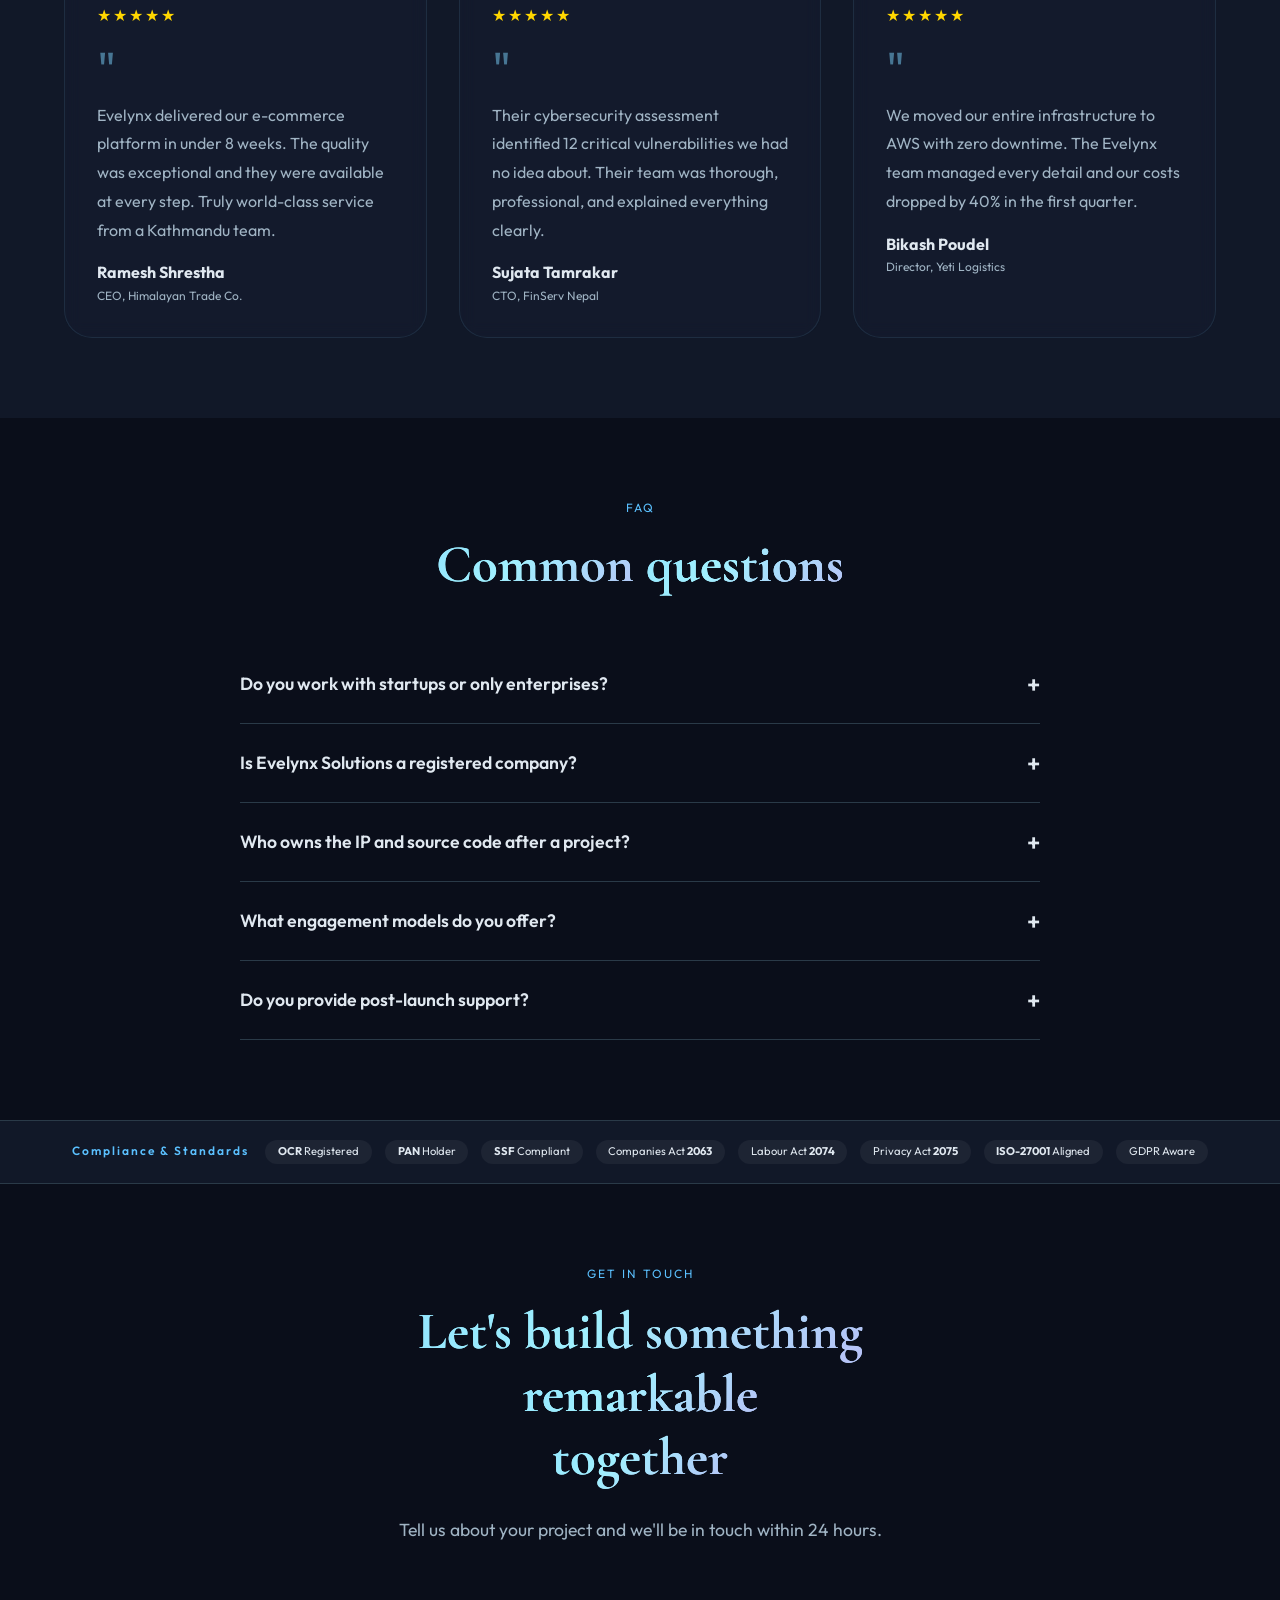
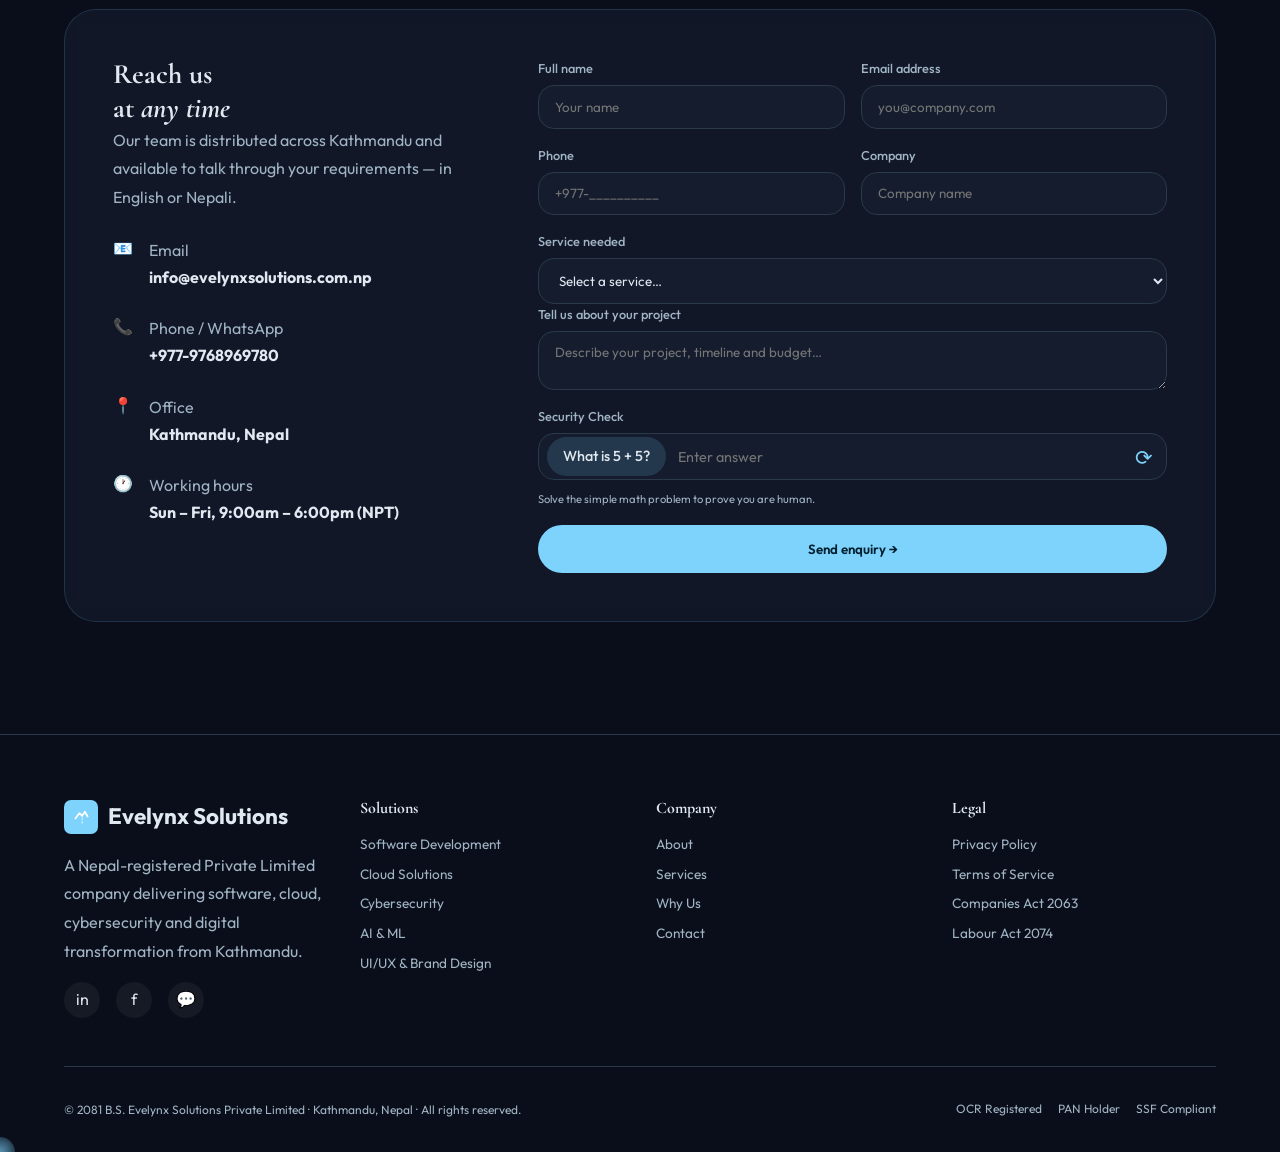
==== commit 99bd31b4: "update" ====
--- a/index.html
+++ b/index.html
@@ -11,6 +11,12 @@
 <link rel="stylesheet" href="styles.css"/>
 </head>
 <body>
+
+<div id="orb-canvas-container" style="position: absolute; top: 0; left: 0; width: 100%; height: 100%; z-index: 0; pointer-events: none;"></div>
+
+<!-- Floating particles canvas (behind everything) -->
+<canvas id="particleCanvas" style="position:fixed; top:0; left:0; width:100%; height:100%; pointer-events:none; z-index:-1;"></canvas>
+
 
 <div id="prog"></div>
 
--- a/styles.css
+++ b/styles.css
@@ -1148,4 +1148,48 @@
 .bento-cell, .svc-col, .testi-card, .step {
   transform-style: preserve-3d;
   transition: transform 0.1s ease-out;
+}
+
+/* Ensure 3D canvas is behind hero text */
+#orb-canvas-container {
+  z-index: 1 !important;
+}
+.hero-left, .hero-right, .hero-actions, .hero-stats, .hero-badge {
+  z-index: 2;
+}
+
+/* Animated gradient text for all main headings */
+.hero-h1, .sec-h, .hero-h1 * , .sec-h * {
+  background: linear-gradient(135deg, #7dd3fc, #a0f0ff, #c8a0f0, #7dd3fc);
+  background-size: 300% 300%;
+  background-clip: text;
+  -webkit-background-clip: text;
+  color: transparent;
+  animation: gradientShift 6s ease infinite;
+  transition: filter 0.3s;
+}
+/* Optional: add a subtle glow on hover */
+.hero-h1:hover, .sec-h:hover {
+  filter: drop-shadow(0 0 8px rgba(125,211,252,0.3));
+}
+@keyframes gradientShift {
+  0% { background-position: 0% 50%; }
+  50% { background-position: 100% 50%; }
+  100% { background-position: 0% 50%; }
+}
+/* For light mode: keep the gradient but adjust base colours */
+body.light-mode .hero-h1,
+body.light-mode .sec-h {
+  background: linear-gradient(135deg, #0a6e9e, #2b9eb3, #8a5cb0, #0a6e9e);
+  background-size: 300% 300%;
+  background-clip: text;
+  -webkit-background-clip: text;
+}
+/* Ensure nested elements (like <em>, <span>) inherit correctly */
+.hero-h1 em, .hero-h1 strong, .hero-h1 span,
+.sec-h em, .sec-h strong, .sec-h span {
+  background: inherit;
+  background-clip: inherit;
+  -webkit-background-clip: inherit;
+  color: inherit;
 }
